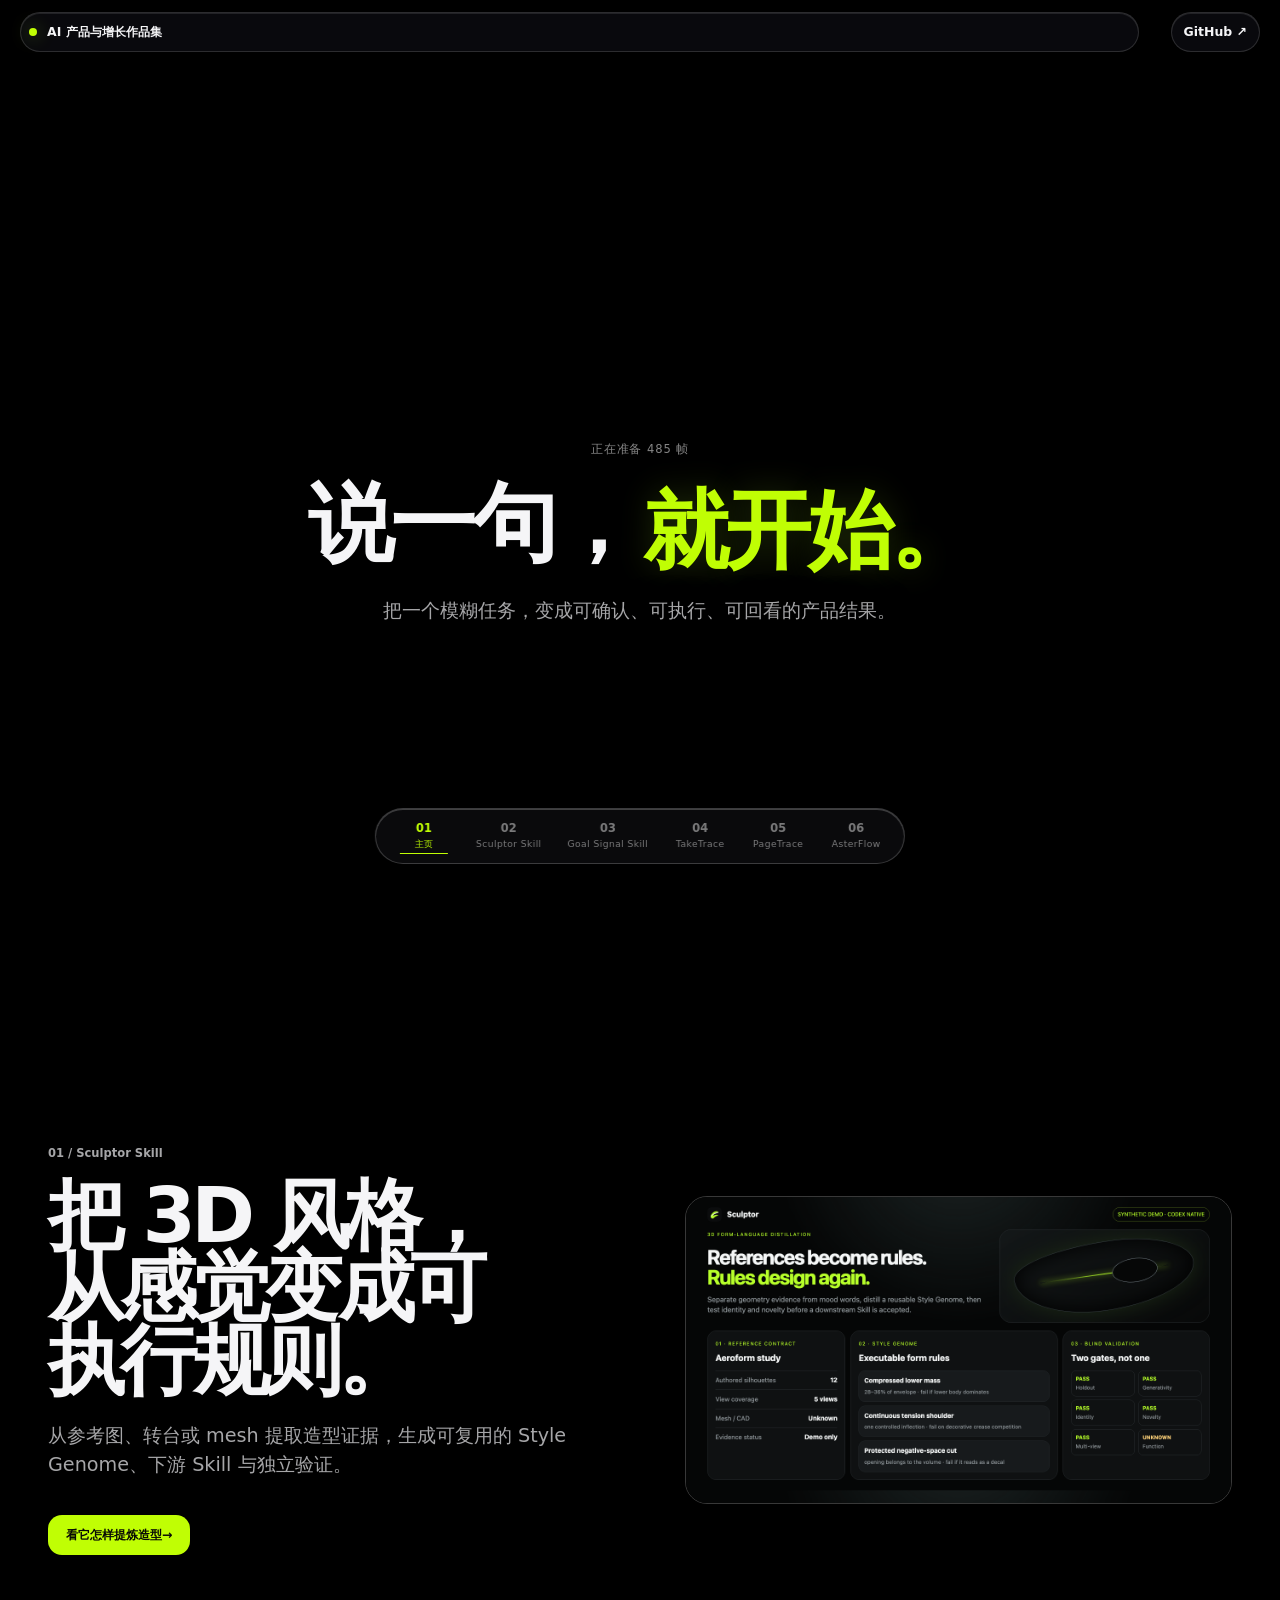
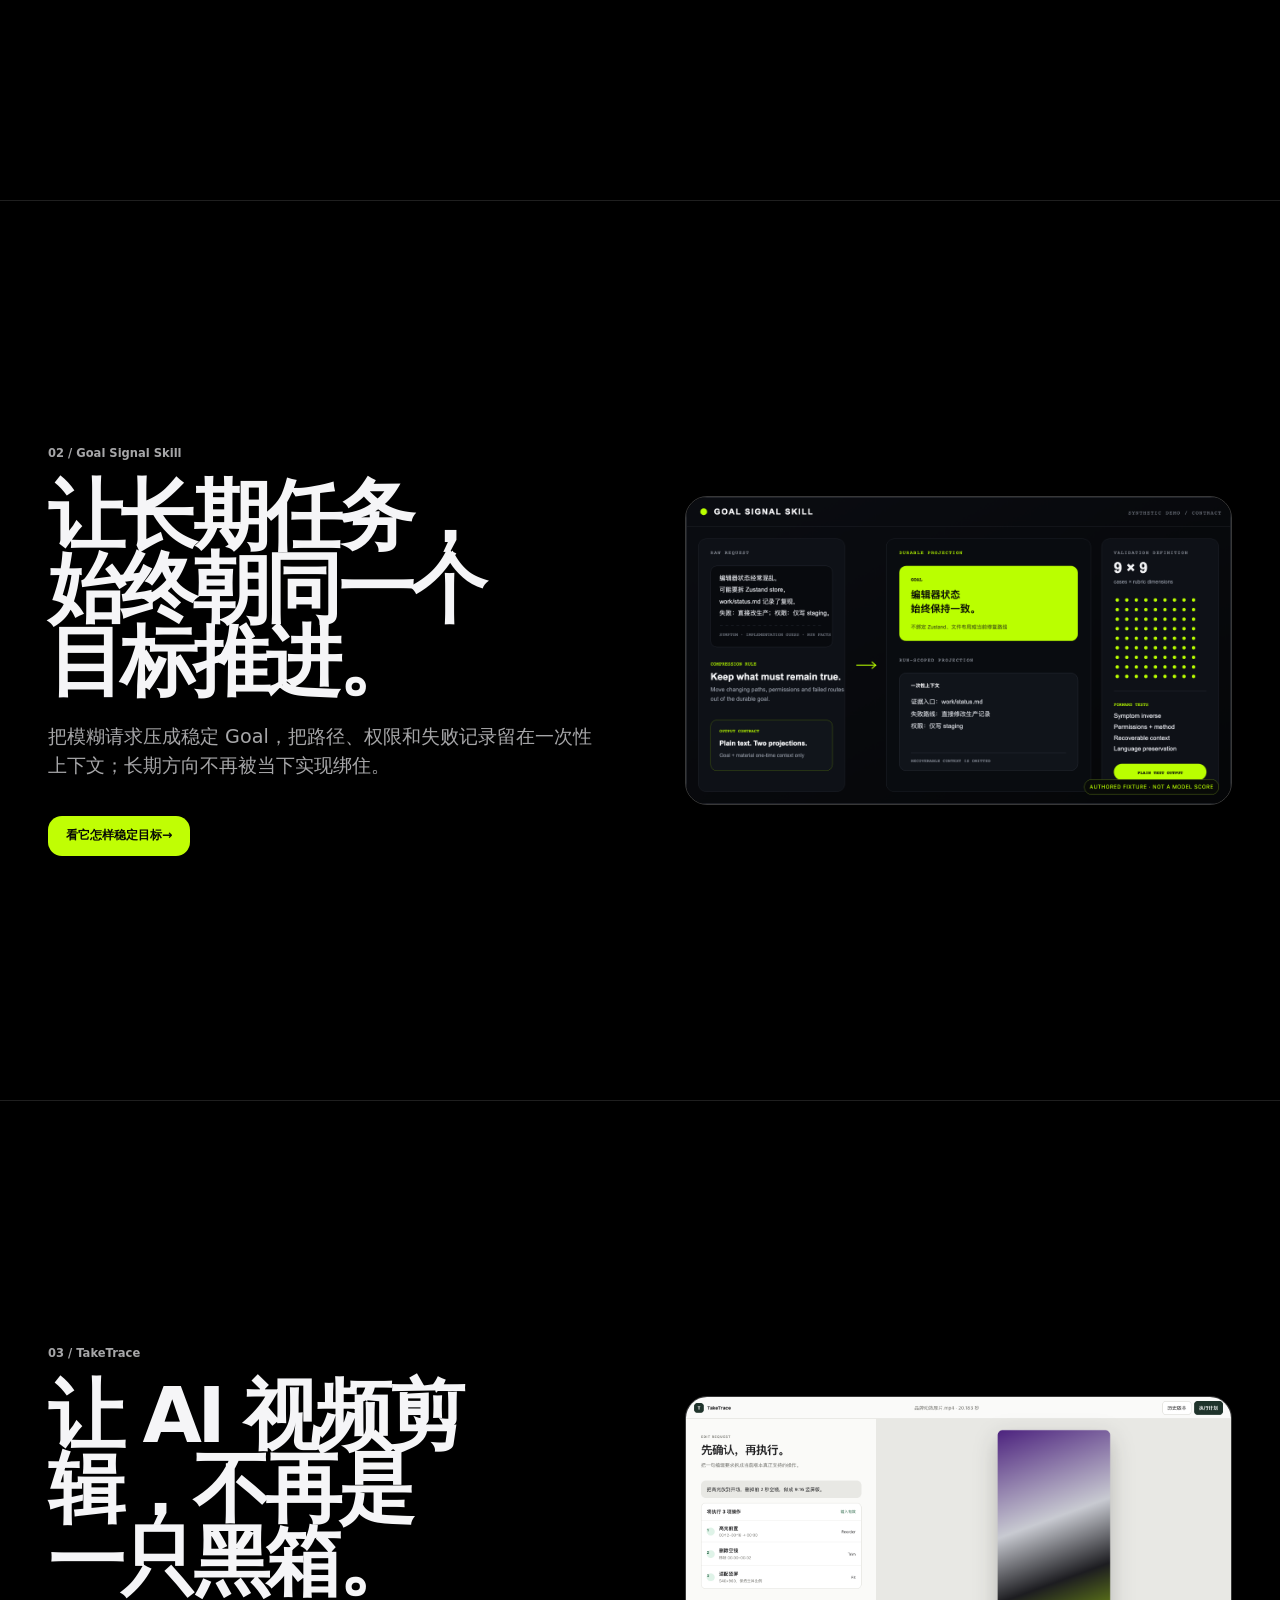
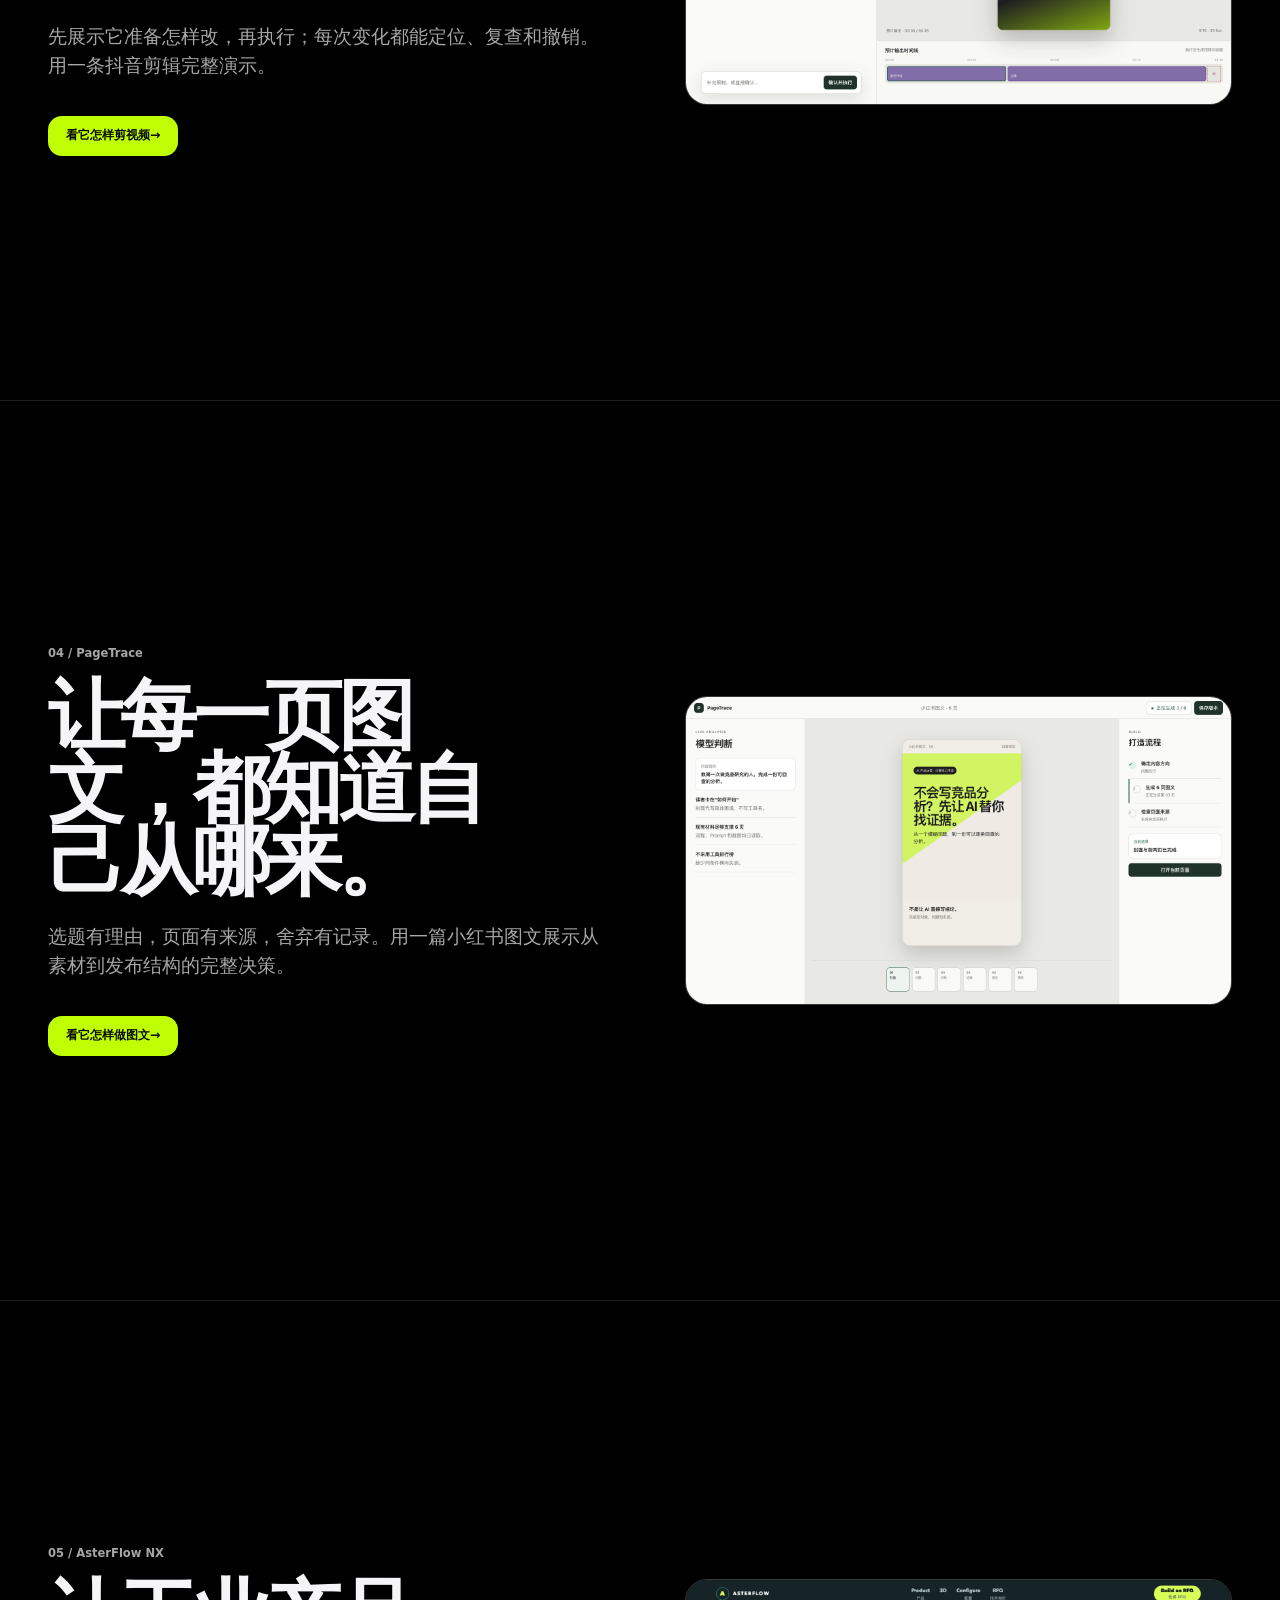
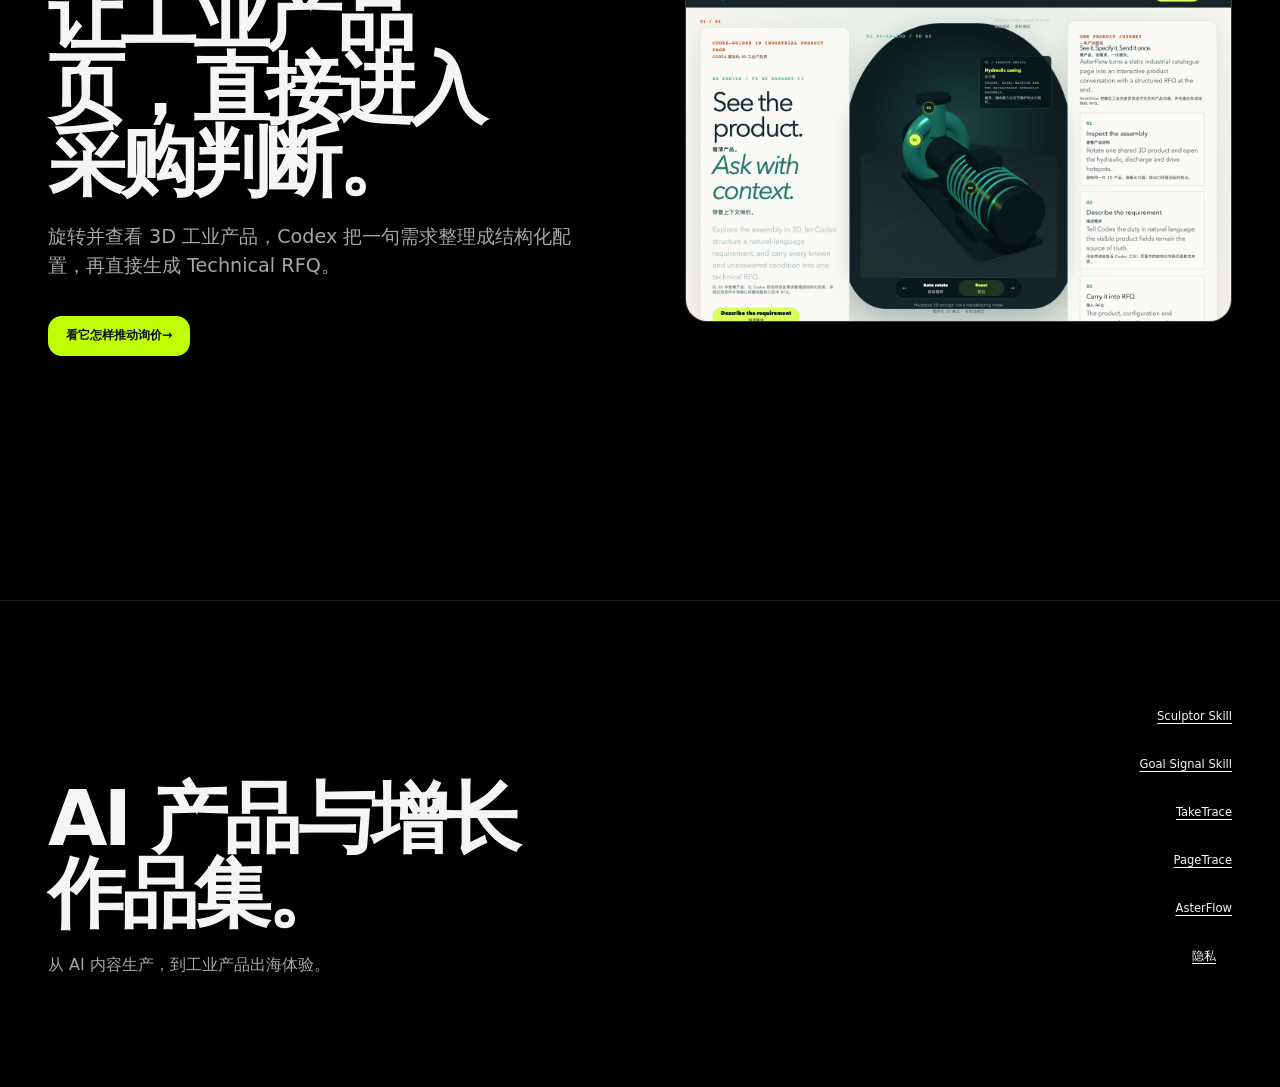
==== index.html @ a319b9e9 "Give every background state a full viewport" ====
<!doctype html>
<html lang="zh-CN">
<head>
  <meta charset="utf-8">
  <meta name="viewport" content="width=device-width, initial-scale=1">
  <meta name="description" content="Sculptor Skill、Goal Signal Skill、TakeTrace、PageTrace 与 AsterFlow NX：Codex Native AI 产品作品集。">
  <meta name="theme-color" content="#000000">
  <title>AI 产品与增长作品集</title>
  <link rel="icon" href="assets/favicon.svg" type="image/svg+xml">
  <link rel="stylesheet" href="assets/portfolio-home.css?v=saint-kai-video-23">
</head>
<body id="top">
  <a class="skip-link" href="#main-content">跳到主要内容</a>

  <header class="site-header" aria-label="主导航">
    <a class="brand dotted-frame" href="#top" aria-label="AI 产品与增长作品集首页">
      <span class="brand-signal" aria-hidden="true"></span>
      <span>AI 产品与增长作品集</span>
    </a>
    <nav class="site-nav github-nav" aria-label="外部链接">
      <a href="https://github.com/realgaoshengkai-coder" target="_blank" rel="noreferrer" aria-label="GitHub 主页">GitHub ↗</a>
    </nav>
  </header>

  <main id="main-content" tabindex="-1">
    <section class="hero reveal-block" id="home" data-identity-panel="0" aria-labelledby="hero-title">
      <div class="sound-stage" aria-hidden="true">
        <div class="sound-object">
          <span class="sound-disc"></span>
          <span class="sound-core"></span>
        </div>
        <span class="sound-beam"></span>
        <span class="sound-echo sound-echo-one"></span>
        <span class="sound-echo sound-echo-two"></span>
      </div>

      <div class="hero-manifesto">
        <h1 id="hero-title"><span>说一句，</span><em>就开始。</em></h1>
        <p class="hero-deck">把一个模糊任务，变成可确认、可执行、可回看的产品结果。</p>
      </div>
    </section>

    <section class="identity-sequence" aria-label="贯穿主页与五个产品的 Saint Kai 动态背景">
      <div class="identity-stage">
          <video id="saint-kai-video" muted playsinline preload="metadata"
            poster="assets/saint-kai/saint-kai-scroll-poster.jpg" aria-hidden="true">
            <source src="assets/saint-kai/saint-kai-scroll-hq.mp4?v=hq-1" type="video/mp4" media="(min-width: 621px)">
            <source src="assets/saint-kai/saint-kai-scroll.mp4?v=mobile-1" type="video/mp4">
          </video>
          <div class="identity-stage-meta" aria-hidden="true">
            <span data-identity-state>主页</span>
            <span data-identity-progress>001 / 485</span>
          </div>
          <p class="identity-video-status" data-video-status>正在准备 485 帧</p>
      </div>
      <nav class="identity-state-nav" aria-label="主页与五个产品">
        <a href="#home" data-identity-page="0" aria-current="true"><span>01</span><small>主页</small></a>
        <a href="#sculptor" data-identity-page="1"><span>02</span><small>Sculptor Skill</small></a>
        <a href="#goal-signal" data-identity-page="2"><span>03</span><small>Goal Signal Skill</small></a>
        <a href="#taketrace" data-identity-page="3"><span>04</span><small>TakeTrace</small></a>
        <a href="#pagetrace" data-identity-page="4"><span>05</span><small>PageTrace</small></a>
        <a href="#asterflow" data-identity-page="5"><span>06</span><small>AsterFlow</small></a>
      </nav>
    </section>

    <section class="home-products" id="products" aria-label="五个产品">
      <article class="home-product" id="sculptor" data-identity-panel="1" data-visual-product="sculptor">
        <div class="home-product-copy">
          <p class="section-index">01 / Sculptor Skill</p>
          <h2>把 3D 风格，从感觉变成可执行规则。</h2>
          <p>从参考图、转台或 mesh 提取造型证据，生成可复用的 Style Genome、下游 Skill 与独立验证。</p>
          <a class="primary-action" href="sculptor-skill.html" data-product="sculptor">看它怎样提炼造型 <span aria-hidden="true">→</span></a>
        </div>
        <img class="home-product-visual" src="assets/products/sculptor-product.png" width="1280" height="720" loading="lazy" decoding="async" alt="Sculptor 从 synthetic 参考集提炼可执行 Style Genome 并完成双门验证的产品结果">
      </article>

      <article class="home-product" id="goal-signal" data-identity-panel="2" data-visual-product="goal-signal">
        <div class="home-product-copy">
          <p class="section-index">02 / Goal Signal Skill</p>
          <h2>让长期任务，始终朝同一个目标推进。</h2>
          <p>把模糊请求压成稳定 Goal，把路径、权限和失败记录留在一次性上下文；长期方向不再被当下实现绑住。</p>
          <a class="primary-action" href="goal-signal.html" data-product="goal-signal">看它怎样稳定目标 <span aria-hidden="true">→</span></a>
        </div>
        <img class="home-product-visual" src="assets/products/goal-signal-product.png" width="1280" height="720" loading="lazy" decoding="async" alt="Goal Signal 将 synthetic 模糊请求拆分为持久 Goal 与一次性上下文的产品契约">
      </article>

      <article class="home-product" id="taketrace" data-identity-panel="3" data-visual-product="taketrace">
        <div class="home-product-copy">
          <p class="section-index">03 / TakeTrace</p>
          <h2>让 AI 视频剪辑，不再是一只黑箱。</h2>
          <p>先展示它准备怎样改，再执行；每次变化都能定位、复查和撤销。用一条抖音剪辑完整演示。</p>
          <a class="primary-action" href="taketrace.html" data-product="taketrace">看它怎样剪视频 <span aria-hidden="true">→</span></a>
        </div>
        <img class="home-product-visual" src="assets/products/taketrace-final-minimal.png" width="1600" height="900" loading="lazy" decoding="async" alt="TakeTrace 可追溯视频剪辑产品界面">
      </article>

      <article class="home-product" id="pagetrace" data-identity-panel="4" data-visual-product="pagetrace">
        <div class="home-product-copy">
          <p class="section-index">04 / PageTrace</p>
          <h2>让每一页图文，都知道自己从哪来。</h2>
          <p>选题有理由，页面有来源，舍弃有记录。用一篇小红书图文展示从素材到发布结构的完整决策。</p>
          <a class="primary-action" href="pagetrace.html" data-product="pagetrace">看它怎样做图文 <span aria-hidden="true">→</span></a>
        </div>
        <img class="home-product-visual" src="assets/products/pagetrace-final-minimal.png" width="1600" height="900" loading="lazy" decoding="async" alt="PageTrace 小红书图文决策产品界面">
      </article>

      <article class="home-product" id="asterflow" data-identity-panel="5" data-visual-product="asterflow">
        <div class="home-product-copy">
          <p class="section-index">05 / AsterFlow NX</p>
          <h2>让工业产品页，直接进入采购判断。</h2>
          <p>旋转并查看 3D 工业产品，Codex 把一句需求整理成结构化配置，再直接生成 Technical RFQ。</p>
          <a class="primary-action" href="asterflow.html" data-product="asterflow">看它怎样推动询价 <span aria-hidden="true">→</span></a>
        </div>
        <img class="home-product-visual" src="assets/asterflow/screenshots/01-product-overview.png" width="1440" height="900" loading="lazy" decoding="async" alt="AsterFlow NX 三维产品、部件热点与 Technical RFQ 入口">
      </article>
    </section>

  </main>

  <footer class="site-footer">
    <div>
      <p class="footer-title">AI 产品与增长作品集。</p>
      <p>从 AI 内容生产，到工业产品出海体验。</p>
    </div>
    <nav class="footer-links" aria-label="页脚">
      <a href="#sculptor">Sculptor Skill</a>
      <a href="#goal-signal">Goal Signal Skill</a>
      <a href="#taketrace">TakeTrace</a>
      <a href="#pagetrace">PageTrace</a>
      <a href="#asterflow">AsterFlow</a>
      <a href="privacy.html">隐私</a>
    </nav>
  </footer>

  <script src="assets/saint-kai-identity.js?v=video-11" defer></script>
</body>
</html>
---- assets/portfolio-home.css ----
:root {
  color-scheme: light;
  --bg: #d8e9f5;
  --bg-soft: #c7dce9;
  --surface: rgba(239, 247, 251, 0.82);
  --surface-solid: #f5fafc;
  --fg: #161813;
  --muted: #4e5a60;
  --line: rgba(22, 24, 19, 0.18);
  --line-strong: rgba(22, 24, 19, 0.46);
  --acid: #c9f43a;
  --cobalt: #5367f2;
  --coral: #ef6b55;
  --amber: #f1bd43;
  --danger: #b34232;
  --shadow: 0 24px 70px rgba(27, 29, 23, 0.13);
  --grid-max: 1480px;
  --gutter: clamp(16px, 2.2vw, 34px);
  --header-height: 72px;
  --font-display: "PingFang SC", "Microsoft YaHei", "Arial Narrow", "Avenir Next Condensed", "Helvetica Neue", Arial, sans-serif;
  --font-body: "PingFang SC", "Microsoft YaHei", "Avenir Next", "Helvetica Neue", Arial, sans-serif;
  --font-mono: "SFMono-Regular", "PingFang SC", Consolas, "Liberation Mono", monospace;
  --ease-out: cubic-bezier(0.22, 1, 0.36, 1);
}

html[data-theme="dark"] {
  color-scheme: dark;
  --bg: #11140f;
  --bg-soft: #1a1e17;
  --surface: rgba(24, 29, 22, 0.82);
  --surface-solid: #191d16;
  --fg: #f1f0e9;
  --muted: #b1b6aa;
  --line: rgba(241, 240, 233, 0.17);
  --line-strong: rgba(241, 240, 233, 0.48);
  --acid: #c0fe04;
  --cobalt: #7e8dff;
  --coral: #ff8068;
  --amber: #ffd26a;
  --danger: #ff9b87;
  --shadow: 0 24px 80px rgba(0, 0, 0, 0.38);
}

*,
*::before,
*::after {
  box-sizing: border-box;
}

html {
  min-width: 320px;
  scroll-behavior: smooth;
  scroll-padding-top: calc(var(--header-height) + 24px);
}

body {
  min-width: 320px;
  min-height: 100vh;
  margin: 0;
  overflow-x: clip;
  background: var(--bg);
  color: var(--fg);
  font-family: var(--font-body);
  font-size: 16px;
  line-height: 1.6;
  -webkit-font-smoothing: antialiased;
  text-rendering: optimizeLegibility;
}

body::before {
  position: fixed;
  z-index: -1;
  inset: 0;
  background-image:
    linear-gradient(var(--line) 1px, transparent 1px),
    linear-gradient(90deg, var(--line) 1px, transparent 1px);
  background-size: 8.333vw 8.333vw;
  content: "";
  opacity: 0.34;
  pointer-events: none;
}

a {
  color: inherit;
  text-decoration-thickness: 1px;
  text-underline-offset: 0.24em;
}

button {
  border: 0;
  background: transparent;
  color: inherit;
  font: inherit;
}

button,
a {
  touch-action: manipulation;
}

a:focus-visible,
button:focus-visible {
  outline: 3px solid var(--cobalt);
  outline-offset: 3px;
}

img {
  display: block;
  max-width: 100%;
}

h1,
h2,
h3,
p {
  margin-top: 0;
}

h1,
h2,
h3 {
  text-wrap: balance;
}

p,
li {
  text-wrap: pretty;
}

.skip-link {
  position: fixed;
  z-index: 100;
  top: 10px;
  left: 10px;
  min-height: 44px;
  padding: 10px 14px;
  background: var(--fg);
  color: var(--bg);
  font-family: var(--font-mono);
  transform: translateY(-140%);
  transition: transform 160ms var(--ease-out);
}

.skip-link:focus {
  transform: translateY(0);
}

.effect-layer {
  position: fixed;
  z-index: 0;
  inset: 0;
  overflow: hidden;
  pointer-events: none;
}

#evidence-canvas {
  display: block;
  width: 100%;
  height: 100%;
  opacity: 0.58;
  transition: opacity 400ms ease;
}

.loading-overlay {
  position: fixed;
  z-index: 90;
  inset: 0;
  display: grid;
  place-content: center;
  gap: 12px;
  background: var(--bg);
  color: var(--fg);
  transition: opacity 360ms var(--ease-out), visibility 360ms ease;
}

.loading-overlay.is-hidden {
  visibility: hidden;
  opacity: 0;
}

.loading-label {
  font-family: var(--font-mono);
  font-size: 0.7rem;
  letter-spacing: 0.12em;
  text-transform: uppercase;
}

.loading-track {
  display: block;
  width: min(190px, 52vw);
  height: 7px;
  overflow: hidden;
  background: var(--line);
}

.loading-track > span {
  display: block;
  width: 0;
  height: 100%;
  background: var(--fg);
  transition: width 480ms var(--ease-out);
}

.site-header,
main,
.site-footer {
  position: relative;
  z-index: 2;
}

.site-header {
  position: fixed;
  z-index: 50;
  top: 0;
  left: 50%;
  display: grid;
  width: min(100%, var(--grid-max));
  min-height: var(--header-height);
  grid-template-columns: auto minmax(0, 1fr) auto;
  gap: 18px;
  align-items: start;
  padding: 12px var(--gutter);
  background: linear-gradient(180deg, color-mix(in srgb, var(--bg) 82%, transparent), transparent);
  transform: translateX(-50%);
  pointer-events: none;
}

.brand,
.site-nav,
.hud {
  pointer-events: auto;
}

.brand,
.site-nav a,
.hud-button,
.hud-readout,
.primary-action,
.secondary-action {
  min-height: 44px;
  font-family: var(--font-mono);
  font-size: 0.73rem;
  font-weight: 700;
  letter-spacing: 0.08em;
  line-height: 1.2;
  text-transform: uppercase;
}

.brand {
  display: inline-flex;
  gap: 9px;
  align-items: center;
  padding: 12px 10px;
  text-decoration: none;
}

.brand-signal {
  width: 9px;
  height: 9px;
  background: var(--acid);
  border: 1px solid var(--fg);
  border-radius: 50%;
  box-shadow: 0 0 0 5px color-mix(in srgb, var(--acid) 22%, transparent);
}

.site-nav,
.hud {
  display: flex;
  flex-wrap: wrap;
  gap: 4px;
}

.site-nav {
  justify-content: center;
}

.site-nav a,
.hud-button,
.hud-readout {
  display: inline-flex;
  align-items: center;
  justify-content: center;
  padding: 11px 10px;
  text-decoration: none;
}

.hud {
  justify-content: flex-end;
}

.hud-readout {
  color: var(--muted);
  white-space: nowrap;
}

.dotted-frame {
  position: relative;
}

.dotted-frame::before {
  position: absolute;
  inset: 0;
  border: 1px dashed transparent;
  content: "";
  pointer-events: none;
  transition: border-color 180ms ease, background-color 180ms ease;
}

.dotted-frame:focus-visible::before {
  border-color: var(--line-strong);
}

main {
  width: min(100%, var(--grid-max));
  margin-inline: auto;
  padding-inline: var(--gutter);
}

.hero,
.truth-section,
.projects-section,
.capability-section,
.method-section,
.boundary-section {
  content-visibility: auto;
  contain-intrinsic-size: auto 980px;
}

.hero {
  position: relative;
  display: grid;
  min-height: 100svh;
  grid-template-columns: repeat(12, minmax(0, 1fr));
  height: 100svh;
  min-height: 780px;
  grid-template-rows: minmax(200px, 24vh) minmax(300px, 34vh) minmax(210px, 1fr) 28px;
  gap: 0 16px;
  padding-top: calc(var(--header-height) + 14px);
  padding-bottom: 12px;
  border-bottom: 1px solid var(--line-strong);
}

.hero-top-grid {
  display: grid;
  grid-column: 1 / -1;
  grid-row: 1;
  grid-template-columns: repeat(12, minmax(0, 1fr));
  gap: 16px;
  padding-top: 12px;
  border-bottom: 1px solid var(--line);
}

.hero-role {
  grid-column: 1 / span 4;
}

.hero-principle {
  grid-column: 5 / span 4;
}

.hero-intro {
  grid-column: 9 / -1;
}

.hero-role-title {
  margin: 0;
  font-size: clamp(1.25rem, 2vw, 2rem);
  font-weight: 700;
  letter-spacing: -0.04em;
  line-height: 1.08;
}

.hero-principle p,
.hero-intro > p {
  max-width: 34ch;
  margin: 0;
  font-family: var(--font-mono);
  font-size: clamp(0.76rem, 1.15vw, 1rem);
  line-height: 1.48;
}

.hero-facts {
  display: flex;
  flex-wrap: wrap;
  gap: 6px 12px;
  margin-top: 18px;
  font-family: var(--font-mono);
  font-size: 0.62rem;
  font-weight: 800;
  letter-spacing: 0.06em;
  text-transform: uppercase;
}

.hero-object-label {
  display: flex;
  grid-column: 5 / span 4;
  grid-row: 2;
  align-self: start;
  justify-content: space-between;
  padding-top: 10px;
  color: var(--muted);
  font-family: var(--font-mono);
  font-size: 0.58rem;
  letter-spacing: 0.07em;
  text-transform: uppercase;
}

.hero-manifesto {
  grid-column: 1 / span 7;
  grid-row: 3;
  align-self: start;
  padding-top: 0;
}

.hero-manifesto h1 {
  max-width: none;
  margin-top: 12px;
  font-size: clamp(4.8rem, 7.1vw, 7.3rem);
  line-height: 0.76;
}

.hero-manifesto h1 em {
  color: var(--acid);
  font-style: normal;
}

.hero-action-row {
  position: absolute;
  right: 0;
  bottom: 42px;
  display: block;
  margin: 0;
}

.hero-action-row > p {
  display: none;
}

.hero-action-row .hero-actions {
  margin: 0;
}

.hero-foot {
  display: flex;
  grid-column: 1 / -1;
  grid-row: 4;
  justify-content: space-between;
  align-items: end;
  padding-top: 6px;
  color: var(--muted);
  font-family: var(--font-mono);
  font-size: 0.58rem;
  letter-spacing: 0.08em;
  text-transform: uppercase;
}

.eyebrow,
.section-index,
.evidence-id,
.project-topline,
.capability-card > span,
.method-list > li > span,
.truth-label {
  font-family: var(--font-mono);
  text-transform: uppercase;
}

.eyebrow,
.section-index {
  margin-bottom: 18px;
  color: var(--muted);
  font-size: 0.72rem;
  font-weight: 700;
  letter-spacing: 0.1em;
  line-height: 1.45;
}

.evidence-line {
  display: flex;
  flex-wrap: wrap;
  gap: 7px;
  align-items: center;
}

.truth-label,
.evidence-id {
  display: inline-flex;
  min-height: 30px;
  align-items: center;
  padding: 6px 9px;
  border: 1px solid var(--line);
  font-size: 0.62rem;
  font-weight: 800;
  letter-spacing: 0.08em;
  line-height: 1.2;
}

.truth-label[data-kind="verified"] {
  background: var(--acid);
  border-color: var(--fg);
  color: #161813;
}

.truth-label[data-kind="synthetic"] {
  background: var(--cobalt);
  border-color: var(--cobalt);
  color: white;
}

.truth-label[data-kind="limitation"] {
  background: color-mix(in srgb, var(--coral) 18%, var(--surface-solid));
  border-color: var(--coral);
  color: var(--fg);
}

.evidence-id {
  color: var(--muted);
}

h1,
h2,
.footer-title {
  margin-bottom: 0;
  font-family: var(--font-display);
  font-weight: 900;
  letter-spacing: -0.065em;
  line-height: 0.86;
  text-transform: uppercase;
}

h1 {
  max-width: 14ch;
  font-size: clamp(4.2rem, 8.7vw, 9.5rem);
}

h2 {
  max-width: 12ch;
  font-size: clamp(3rem, 7.2vw, 7.4rem);
}

h3 {
  margin-bottom: 0;
  font-family: var(--font-display);
  font-size: clamp(1.55rem, 2.5vw, 2.4rem);
  letter-spacing: -0.04em;
  line-height: 0.98;
  text-transform: uppercase;
}

.hero-actions,
.boundary-links {
  display: flex;
  flex-wrap: wrap;
  gap: 10px;
  margin-top: 26px;
}

.primary-action,
.secondary-action {
  display: inline-flex;
  align-items: center;
  padding: 12px 15px;
  text-decoration: none;
}

.primary-action {
  background: var(--fg);
  color: var(--bg);
}

.secondary-action {
  background: var(--acid);
  border: 1px solid var(--fg);
  color: #161813;
  backdrop-filter: blur(12px);
}

.truth-section,
.projects-section,
.capability-section,
.method-section,
.boundary-section {
  display: grid;
  grid-template-columns: repeat(12, minmax(0, 1fr));
  gap: 16px;
  padding-block: clamp(90px, 13vw, 190px);
  border-bottom: 1px solid var(--line-strong);
}

.section-heading {
  grid-column: 1 / span 6;
}

.section-heading > p:last-child {
  max-width: 60ch;
  margin: 26px 0 0;
  color: var(--muted);
  font-size: 1.05rem;
}

.truth-grid {
  display: grid;
  grid-column: 7 / -1;
  grid-template-columns: repeat(3, minmax(0, 1fr));
  gap: 10px;
}

.truth-card {
  min-height: 260px;
  padding: 16px;
  background: var(--surface);
  border-top: 1px solid var(--line-strong);
  backdrop-filter: blur(14px);
}

.truth-card h3 {
  margin-top: 38px;
  font-size: 1.35rem;
}

.truth-card p {
  margin: 14px 0 0;
  color: var(--muted);
  font-size: 0.9rem;
}

.project-heading {
  grid-column: 1 / span 7;
}

.project-grid {
  display: grid;
  grid-column: 1 / -1;
  grid-template-columns: repeat(12, minmax(0, 1fr));
  gap: clamp(18px, 3.2vw, 44px) 16px;
  margin-top: 46px;
}

.project-card {
  --tilt-x: 0deg;
  --tilt-y: 0deg;
  --lift: 0px;
  grid-column: span 6;
  overflow: hidden;
  background: color-mix(in srgb, var(--surface-solid) 88%, transparent);
  border-top: 1px solid var(--line-strong);
  box-shadow: var(--shadow);
  transform: perspective(1100px) rotateX(var(--tilt-x)) rotateY(var(--tilt-y)) translateY(var(--lift));
  transform-style: preserve-3d;
  transition: transform 240ms var(--ease-out), border-color 180ms ease;
  backdrop-filter: blur(16px);
}

.project-card:nth-child(2),
.project-card:nth-child(4) {
  margin-top: 0;
}

.project-card[data-group="0"] { --project-color: var(--acid); }
.project-card[data-group="1"] { --project-color: var(--cobalt); }
.project-card[data-group="2"] { --project-color: var(--coral); }
.project-card[data-group="3"] { --project-color: var(--amber); }

.project-image-link {
  display: block;
  overflow: hidden;
  aspect-ratio: 16 / 10;
  background: var(--bg-soft);
}

.project-image-link img {
  width: 100%;
  height: 100%;
  object-fit: cover;
  transition: transform 520ms var(--ease-out), filter 300ms ease;
}

.project-body {
  position: relative;
  padding: clamp(18px, 2.8vw, 36px);
  border-top: 7px solid var(--project-color);
}

.project-topline {
  display: flex;
  justify-content: space-between;
  gap: 12px;
  margin-bottom: 24px;
  color: var(--muted);
  font-size: 0.68rem;
  font-weight: 800;
  letter-spacing: 0.07em;
}

.project-node {
  color: var(--fg);
  white-space: nowrap;
}

.project-repo {
  margin: 0 0 8px;
  color: var(--muted);
  font-family: var(--font-mono);
  font-size: 0.66rem;
  letter-spacing: 0.04em;
}

.project-question {
  max-width: 56ch;
  margin: 20px 0 16px;
  font-size: 1.08rem;
  font-weight: 700;
  line-height: 1.45;
}

.project-body > p:not(.project-question) {
  max-width: 62ch;
  margin: 18px 0 0;
  color: var(--muted);
}

.project-proof {
  margin: 24px 0 0;
  border-top: 1px solid var(--line);
}

.project-proof > div {
  display: grid;
  grid-template-columns: 108px minmax(0, 1fr);
  gap: 14px;
  padding-block: 13px;
  border-bottom: 1px solid var(--line);
}

.project-proof dt {
  font-family: var(--font-mono);
  font-size: 0.65rem;
  font-weight: 800;
  letter-spacing: 0.08em;
  text-transform: uppercase;
}

.project-proof dd {
  margin: 0;
  color: var(--muted);
  font-size: 0.88rem;
  line-height: 1.48;
}

.project-proof > div:first-child dd {
  color: var(--fg);
  font-weight: 700;
}

.project-body .project-boundary {
  margin-top: 18px;
  padding: 4px 0 4px 12px;
  background: transparent;
  border-left: 2px solid var(--line-strong);
  color: var(--muted);
  font-size: 0.8rem;
  line-height: 1.45;
}

.project-boundary strong {
  color: var(--fg);
  font-family: var(--font-mono);
  font-size: 0.68rem;
  letter-spacing: 0.07em;
  text-transform: uppercase;
}

.project-link,
.text-link {
  display: inline-flex;
  min-height: 44px;
  align-items: center;
  gap: 10px;
  margin-top: 22px;
  font-family: var(--font-mono);
  font-size: 0.74rem;
  font-weight: 800;
  letter-spacing: 0.06em;
  text-transform: uppercase;
}

.capability-grid {
  display: grid;
  grid-column: 7 / -1;
  grid-template-columns: repeat(2, minmax(0, 1fr));
  gap: 1px;
  background: var(--line-strong);
  border: 1px solid var(--line-strong);
}

.capability-card {
  display: flex;
  min-height: 360px;
  flex-direction: column;
  padding: 20px;
  background: var(--surface-solid);
}

.capability-card > span {
  color: var(--muted);
  font-size: 0.66rem;
  font-weight: 800;
  letter-spacing: 0.1em;
}

.capability-card h3 {
  margin-top: 38px;
  font-size: 1.55rem;
}

.capability-card .decision-signal {
  margin: 14px 0 0;
  color: var(--muted);
}

.proof-links {
  display: flex;
  flex-wrap: wrap;
  gap: 8px 14px;
  margin-top: 22px;
}

.proof-links a {
  display: inline-flex;
  min-height: 40px;
  align-items: center;
  font-family: var(--font-mono);
  font-size: 0.68rem;
  font-weight: 800;
  letter-spacing: 0.06em;
  text-transform: uppercase;
}

.capability-card .proof-boundary {
  margin: auto 0 0;
  padding-top: 20px;
  border-top: 1px solid var(--line);
  color: var(--muted);
  font-size: 0.76rem;
  line-height: 1.45;
}

.proof-boundary strong {
  color: var(--fg);
  font-family: var(--font-mono);
  font-size: 0.66rem;
  letter-spacing: 0.07em;
  text-transform: uppercase;
}

.capability-section > .text-link {
  grid-column: 7 / -1;
  justify-self: start;
}

.method-section .section-heading,
.boundary-section .section-heading {
  position: sticky;
  top: calc(var(--header-height) + 40px);
  align-self: start;
}

.method-list {
  grid-column: 7 / -1;
  margin: 0;
  padding: 0;
  border-top: 1px solid var(--line-strong);
  list-style: none;
}

.method-list li {
  display: grid;
  grid-template-columns: 72px 1fr;
  gap: 16px;
  padding-block: 24px;
  border-bottom: 1px solid var(--line-strong);
}

.method-list > li > span {
  color: var(--muted);
  font-size: 0.72rem;
  letter-spacing: 0.08em;
}

.method-list strong {
  font-size: 1.08rem;
}

.method-list p {
  margin: 6px 0 0;
  color: var(--muted);
}

.boundary-copy {
  grid-column: 7 / -1;
}

.boundary-statement {
  margin-bottom: 24px;
  padding: 22px;
  background: color-mix(in srgb, var(--coral) 18%, var(--surface-solid));
  border-left: 8px solid var(--coral);
  font-size: clamp(1.2rem, 2.4vw, 1.8rem);
  font-weight: 800;
  line-height: 1.25;
}

.boundary-copy > p:not(.boundary-statement) {
  max-width: 68ch;
  color: var(--muted);
}

.site-footer {
  display: grid;
  width: min(100%, var(--grid-max));
  grid-template-columns: minmax(0, 1fr) auto;
  gap: 30px;
  align-items: end;
  margin-inline: auto;
  padding: clamp(80px, 12vw, 170px) var(--gutter) 44px;
}

.footer-title {
  max-width: 9ch;
  font-size: clamp(3.6rem, 8vw, 7.8rem);
}

.site-footer p:not(.footer-title) {
  max-width: 62ch;
  margin: 22px 0 0;
  color: var(--muted);
}

.footer-links {
  display: grid;
  gap: 8px;
  justify-items: end;
  font-family: var(--font-mono);
  font-size: 0.72rem;
  text-transform: uppercase;
}

.footer-links a {
  display: inline-flex;
  min-width: 40px;
  min-height: 40px;
  align-items: center;
}

.reveal-block {
  opacity: 1;
}

.js .reveal-block {
  opacity: 0;
  transform: translateY(34px);
  transition: opacity 760ms var(--ease-out), transform 760ms var(--ease-out);
}

.js .reveal-block.is-visible {
  opacity: 1;
  transform: translateY(0);
}

/* Recruiter-first hero: direct decisions and artifacts lead; motion stays secondary. */
.hero {
  height: 100svh;
  min-height: 820px;
  grid-template-rows: minmax(156px, 19vh) minmax(0, 1fr) 28px;
}

.hero-top-grid {
  grid-row: 1;
}

.hero-object-label {
  grid-column: 8 / -1;
  grid-row: 2;
  align-self: start;
}

.hero-manifesto {
  z-index: 2;
  grid-column: 1 / span 7;
  grid-row: 2;
  align-self: center;
  padding: 28px 0 40px;
}

.hero-manifesto h1 {
  max-width: 8.2ch;
  margin-top: 0;
  font-size: clamp(4.35rem, 6.4vw, 6.7rem);
  line-height: 0.82;
}

.hero-manifesto h1 em {
  white-space: nowrap;
}

@media (min-width: 861px) {
  html[lang="zh-CN"] .hero-manifesto h1 {
    max-width: 7em;
    font-size: clamp(4rem, 5.6vw, 5.8rem);
  }
}

.hero-deck {
  max-width: 54ch;
  margin: 26px 0 0;
  color: var(--muted);
  font-size: clamp(0.96rem, 1.25vw, 1.12rem);
}

.hero-manifesto .hero-actions {
  margin-top: 26px;
}

.hero-case-docket {
  z-index: 3;
  grid-column: 8 / -1;
  grid-row: 2;
  align-self: center;
  overflow: hidden;
  background: var(--surface-solid);
  border: 1px solid var(--line-strong);
  box-shadow: var(--shadow);
}

.hero-docket-head {
  display: flex;
  min-height: 44px;
  justify-content: space-between;
  gap: 14px;
  align-items: center;
  padding: 11px 14px;
  border-bottom: 1px solid var(--line-strong);
  color: var(--muted);
  font-family: var(--font-mono);
  font-size: 0.62rem;
  font-weight: 800;
  letter-spacing: 0.08em;
  text-transform: uppercase;
}

.hero-case-index {
  display: grid;
}

.hero-case-index a {
  display: grid;
  min-height: 92px;
  grid-template-columns: 42px minmax(0, 1fr);
  gap: 14px;
  align-items: center;
  padding: 14px;
  border-bottom: 1px solid var(--line);
  text-decoration: none;
  transition: background-color 180ms ease, color 180ms ease;
}

.hero-case-index a:last-child {
  border-bottom: 0;
}

.hero-case-index .case-number {
  color: var(--muted);
  font-family: var(--font-mono);
  font-size: 0.72rem;
  font-weight: 800;
}

.hero-case-index strong,
.hero-case-index small {
  display: block;
}

.hero-case-index strong {
  font-family: var(--font-display);
  font-size: clamp(1.08rem, 1.5vw, 1.32rem);
  letter-spacing: -0.025em;
  line-height: 1.02;
  text-transform: uppercase;
}

.hero-case-index small {
  margin-top: 7px;
  color: var(--muted);
  font-size: 0.76rem;
  line-height: 1.35;
}

.capability-card {
  min-height: 310px;
}

@media (hover: hover) {
  .dotted-frame:hover::before {
    border-color: var(--line-strong);
  }

  .project-card:hover {
    --lift: -8px;
  }

  .project-card:hover .project-image-link img,
  .project-card:focus-within .project-image-link img {
    transform: scale(1.025);
  }

  .hero-case-index a:hover {
    background: var(--acid);
    color: #161813;
  }

  .hero-case-index a:hover small,
  .hero-case-index a:hover .case-number {
    color: #2d312a;
  }
}

@media (max-width: 1180px) {
  :root {
    --header-height: 126px;
  }

  .site-header {
    grid-template-columns: auto 1fr;
  }

  .site-nav {
    justify-content: flex-end;
  }

  .hud {
    grid-column: 1 / -1;
    justify-content: flex-start;
  }

  .hero-manifesto {
    grid-column: 1 / span 10;
  }

  .truth-grid {
    grid-template-columns: 1fr;
  }

  .truth-card {
    min-height: auto;
  }

  .truth-card h3 {
    margin-top: 24px;
  }
}

@media (max-width: 860px) {
  :root {
    --header-height: 116px;
  }

  .site-header {
    grid-template-columns: 1fr auto;
    gap: 4px 10px;
    padding-block: 12px;
  }

  .site-nav {
    display: flex;
    grid-column: 1 / -1;
    grid-row: 2;
    flex-wrap: nowrap;
    justify-content: flex-start;
    overflow-x: auto;
  }

  .site-nav a:nth-child(n + 3) {
    display: none;
  }

  .hud {
    grid-column: 2;
    grid-row: 1;
    justify-content: flex-end;
  }

  #hud-clock {
    display: none;
  }

  .pointer-readout {
    display: none;
  }

  .hero {
    min-height: 100svh;
    grid-template-rows: minmax(190px, 24vh) minmax(260px, 33vh) 1fr auto;
  }

  .hero-role {
    grid-column: 1 / span 4;
  }

  .hero-principle {
    grid-column: 5 / span 3;
  }

  .hero-intro {
    grid-column: 8 / -1;
  }

  .hero-intro > p {
    display: none;
  }

  .hero-facts {
    margin-top: 0;
  }

  .hero-manifesto {
    grid-column: 1 / -1;
  }

  .hero-manifesto h1 {
    max-width: none;
    font-size: clamp(3.8rem, 10vw, 6.8rem);
  }

  .hero-action-row {
    display: none;
  }

  .section-heading,
  .project-heading,
  .truth-grid,
  .capability-grid,
  .capability-section > .text-link,
  .method-list,
  .boundary-copy {
    grid-column: 1 / -1;
  }

  .section-heading {
    margin-bottom: 38px;
  }

  .truth-grid {
    grid-template-columns: repeat(3, minmax(0, 1fr));
  }

  .project-card {
    grid-column: 1 / -1;
  }

  .project-card:nth-child(2),
  .project-card:nth-child(4) {
    margin-top: 0;
  }

  .method-section .section-heading,
  .boundary-section .section-heading {
    position: static;
  }
}


@media (max-width: 620px) {
  body::before {
    background-size: 25vw 25vw;
  }

  #evidence-canvas {
    opacity: 0.1;
  }

  .brand,
  .site-nav a,
  .hud-button,
  .hud-readout {
    font-size: 0.64rem;
  }

  .hud-readout:first-child {
    display: none;
  }

  .hero {
    grid-template-rows: 190px minmax(300px, 38vh) auto auto;
    padding-top: calc(var(--header-height) + 10px);
  }

  .hero-top-grid {
    display: contents;
  }

  .hero-role {
    grid-column: 1 / -1;
    grid-row: 1;
    padding-top: 4px;
  }

  .hero-role-title,
  .hero-principle {
    display: none;
  }

  .hero-intro {
    grid-column: 1 / -1;
    grid-row: 3;
    align-self: end;
    padding-block: 22px;
    border-top: 1px solid var(--line);
  }

  .hero-intro > p {
    max-width: 34ch;
    font-size: 0.83rem;
  }

  .hero-facts {
    margin-top: 12px;
  }

  .hero-object-label {
    grid-column: 1 / -1;
    grid-row: 2;
  }

  .hero-manifesto {
    grid-column: 1 / -1;
    grid-row: 1;
    align-self: start;
    margin-top: 42px;
  }

  .hero-manifesto .evidence-line {
    display: none;
  }

  .hero-manifesto h1 {
    max-width: none;
    margin-top: 0;
    font-size: clamp(3rem, 13vw, 4.1rem);
    line-height: 0.86;
  }

  .hero-action-row {
    display: none;
  }

  .hero-manifesto .evidence-id {
    display: none;
  }

  h2 {
    font-size: clamp(2.8rem, 14vw, 4.9rem);
  }

  .hero-foot span:nth-child(2) {
    display: none;
  }

  .truth-section,
  .projects-section,
  .capability-section,
  .method-section,
  .boundary-section {
    padding-block: 84px;
  }

  .truth-grid,
  .capability-grid {
    grid-template-columns: 1fr;
  }

  .truth-card,
  .capability-card {
    min-height: auto;
  }

  .capability-card h3 {
    margin-top: 34px;
  }

  .project-body {
    padding: 18px;
  }

  .project-topline {
    align-items: start;
  }

  .project-node {
    display: none;
  }

  .method-list li {
    grid-template-columns: 44px 1fr;
  }

  .site-footer {
    grid-template-columns: 1fr;
  }

  .footer-links {
    justify-items: start;
  }
}

/* Homepage product visuals share one responsive composition. */
.home-product[data-visual-product] {
  grid-template-columns: minmax(0, 560px) minmax(360px, 1fr);
  gap: clamp(36px, 6vw, 96px);
}

.home-product-visual {
  display: block;
  width: 100%;
  height: auto;
  object-fit: contain;
  border: 1px solid var(--line-strong);
  border-radius: 22px;
  box-shadow: 0 28px 80px rgba(0, 0, 0, 0.42);
}

.asterflow-mark {
  display: grid;
  width: 34px;
  height: 34px;
  place-items: center;
  border-radius: 50%;
  background: #73d8c7;
  color: #071b1a;
}

.asterflow-actions {
  display: flex;
  flex-wrap: wrap;
  align-items: center;
  gap: 14px;
}

.asterflow-actions .secondary-action {
  margin-top: 30px;
}

.product-detail-actions {
  display: flex;
  flex-wrap: wrap;
  align-items: center;
  gap: 14px;
}

.product-detail-actions .secondary-action {
  margin-top: 30px;
}

.concept-boundary {
  max-width: 48em;
  margin-top: 24px;
  color: var(--muted);
  font-size: 0.75rem;
}

.asterflow-step {
  display: grid;
  width: 34px;
  height: 34px;
  flex: 0 0 auto;
  place-items: center;
  border: 1px solid rgba(115, 216, 199, 0.48);
  border-radius: 50%;
  color: #73d8c7 !important;
}

.asterflow-delivery {
  display: grid;
  grid-template-columns: minmax(0, 1fr) minmax(280px, 0.72fr);
  gap: clamp(40px, 7vw, 100px);
  padding-block: clamp(76px, 10vw, 128px);
  border-top: 1px solid var(--line);
}

.asterflow-delivery h2 {
  max-width: 12ch;
  margin-top: 16px;
  font-size: clamp(2.8rem, 5.4vw, 5.6rem);
  letter-spacing: -0.06em;
  line-height: 0.96;
}

.delivery-links {
  display: grid;
  align-content: start;
}

.delivery-links a {
  padding: 18px 0;
  border-bottom: 1px solid var(--line);
  color: inherit;
  text-decoration: none;
}

.delivery-links a:hover {
  color: #73d8c7;
}

@media (max-width: 860px) {
  .home-product[data-visual-product],
  .asterflow-delivery {
    grid-template-columns: 1fr;
  }

  .home-product-visual {
    width: min(100%, 720px);
  }
}


/* Product story pages: six visible steps; runnable products live on separate app routes. */
.product-brand {
  display: inline-flex;
  align-items: center;
  gap: 10px;
  color: inherit;
  font-weight: 720;
  text-decoration: none;
}

.product-brand img {
  width: 34px;
  height: 34px;
}

.detail-launch {
  color: var(--acid);
}

.product-detail-hero .primary-action {
  display: inline-flex;
  margin-top: 30px;
  color: #080a05;
  text-decoration: none;
}

.product-shot-sequence {
  padding-block: clamp(76px, 10vw, 128px);
  border-top: 1px solid var(--line);
}

.product-shot-sequence > h2 {
  max-width: 12ch;
  margin: 16px 0 52px;
  font-size: clamp(2.8rem, 5.4vw, 5.6rem);
  letter-spacing: -0.06em;
  line-height: 0.96;
}

.shot-grid {
  display: grid;
  grid-template-columns: repeat(2, minmax(0, 1fr));
  gap: 54px 22px;
}

.shot-card {
  min-width: 0;
}

.shot-card header {
  display: flex;
  align-items: center;
  gap: 14px;
  margin-bottom: 14px;
}

.shot-card header span {
  color: var(--muted);
  font-size: 0.68rem;
}

.shot-card h3 {
  margin: 2px 0 0;
  font-size: 1.05rem;
}

.shot-card img {
  display: block;
  width: 100%;
  aspect-ratio: 16 / 9;
  object-fit: contain;
  border: 1px solid var(--line-strong);
  border-radius: 18px;
  background: #f3f3f0;
}

.story-symbol {
  display: block;
  width: 44px;
  height: 62px;
  flex: 0 0 auto;
  background-repeat: no-repeat;
  background-size: 300% 200%;
}

.story-symbol.symbol-1 { background-position: 0 0; }
.story-symbol.symbol-2 { background-position: 50% 0; }
.story-symbol.symbol-3 { background-position: 100% 0; }
.story-symbol.symbol-4 { background-position: 0 100%; }
.story-symbol.symbol-5 { background-position: 50% 100%; }
.story-symbol.symbol-6 { background-position: 100% 100%; }
.taketrace-detail .story-symbol { background-image: url("products/taketrace-feature-symbols.png"); }
.pagetrace-detail .story-symbol { background-image: url("products/pagetrace-feature-symbols.png"); }

@media (max-width: 720px) {
  .shot-grid {
    grid-template-columns: 1fr;
  }

  .site-nav .detail-launch {
    display: inline-flex;
  }
}

.launch-wash,
.launch-next-panel {
  position: fixed;
  pointer-events: none;
}

.launch-wash {
  z-index: 102;
  display: grid;
  place-items: center;
  align-content: center;
  overflow: hidden;
  background: #c0fe04;
  color: #080a05;
  text-align: center;
  white-space: nowrap;
}

.launch-wash strong,
.launch-wash em {
  display: block;
  font-size: clamp(4rem, 10vw, 9rem);
  font-weight: 720;
  letter-spacing: -0.065em;
  line-height: 0.88;
  animation: launch-copy-in 1100ms linear forwards;
}

.launch-wash em {
  font-style: italic;
}

.launch-next-panel {
  z-index: 101;
  inset: 0;
  width: 100vw;
  height: 100vh;
  border: 0;
  background: #050506;
  transform: translateX(100vw);
  animation: launch-next-in 1000ms linear forwards;
}

body.is-launching {
  overflow: hidden;
}

body.is-launching > main,
body.is-launching > footer {
  animation: launch-current-out 1100ms linear forwards;
}

body.is-launching > .site-header {
  animation: launch-header-out 1100ms linear forwards;
}

@keyframes launch-current-out {
  0%, 50% { transform: translateX(0); }
  50% { animation-timing-function: cubic-bezier(.76, 0, .24, 1); }
  100% { transform: translateX(-100vw); }
}

@keyframes launch-header-out {
  0%, 50% { transform: translateX(-50%); }
  50% { animation-timing-function: cubic-bezier(.76, 0, .24, 1); }
  100% { transform: translateX(calc(-50% - 100vw)); }
}

@keyframes launch-next-in {
  0%, 50% { transform: translateX(100vw); }
  50% { animation-timing-function: cubic-bezier(.76, 0, .24, 1); }
  100% { transform: translateX(0); }
}

@keyframes launch-copy-in {
  0%, 30% { opacity: 0; transform: translateY(12px); }
  38%, 100% { opacity: 1; transform: translateY(0); }
}

@media (prefers-reduced-motion: reduce) {
  .launch-wash,
  .launch-next-panel {
    display: none;
  }
}

/* Product stories: two focused examples instead of a public demo workspace. */
.product-detail-page {
  background: #000;
  color: #f5f5f7;
}

.product-detail-main {
  width: min(100%, 1180px);
  margin-inline: auto;
  padding-inline: var(--gutter);
}

.product-detail-hero {
  min-height: 92svh;
  display: grid;
  align-content: center;
  padding-block: 150px 96px;
}

.product-detail-hero h1 {
  max-width: 11ch;
  margin: 18px 0 30px;
  font-size: clamp(4rem, 6.4vw, 7rem);
  font-weight: 700;
  letter-spacing: -0.07em;
  line-height: 0.9;
}

.product-detail-hero h1 em {
  color: var(--acid);
  font-style: normal;
}

.product-detail-lead {
  max-width: 42em;
  color: var(--muted);
  font-size: clamp(1.05rem, 1.7vw, 1.3rem);
}

.need-line {
  display: grid;
  grid-template-columns: 90px minmax(0, 1fr);
  max-width: 760px;
  gap: 20px;
  margin-top: 44px;
  padding-top: 22px;
  border-top: 1px solid var(--line-strong);
}

.need-line span,
.ui-prompt span,
.ui-receipt span,
.compare-board span {
  color: var(--muted);
  font-size: 0.72rem;
}

.product-flow,
.story-case,
.open-source-note {
  padding-block: clamp(78px, 10vw, 128px);
  border-top: 1px solid var(--line);
}

.product-flow h2,
.story-case h2,
.open-source-note h2 {
  max-width: 13ch;
  margin: 16px 0 24px;
  font-size: clamp(2.8rem, 5.6vw, 5.8rem);
  letter-spacing: -0.06em;
  line-height: 0.96;
}

.product-flow ol {
  display: grid;
  grid-template-columns: repeat(3, minmax(0, 1fr));
  gap: 1px;
  margin: 54px 0 0;
  padding: 0;
  list-style: none;
  background: var(--line);
}

.product-flow li {
  padding: 28px;
  background: #09090b;
}

.product-flow li span {
  display: block;
  margin-bottom: 42px;
  color: var(--acid);
  font-size: 0.72rem;
}

.product-flow li strong {
  font-size: 1.15rem;
}

.product-flow li p,
.story-case header > p:last-child,
.open-source-note > p:last-child {
  max-width: 40em;
  margin: 8px 0 0;
  color: var(--muted);
}

.story-case header {
  max-width: 820px;
}

.product-ui {
  max-width: 980px;
  margin-top: 52px;
  overflow: hidden;
  border: 1px solid var(--line-strong);
  border-radius: 24px;
  background: #0b0b0e;
}

.ui-prompt {
  padding: clamp(24px, 4vw, 42px);
  border-bottom: 1px solid var(--line);
}

.ui-prompt p {
  max-width: 34em;
  margin: 12px 0 0;
  font-size: clamp(1.2rem, 2.2vw, 1.8rem);
  line-height: 1.35;
}

.ui-steps {
  margin: 0;
  padding: 0;
  list-style: none;
}

.ui-steps li {
  display: grid;
  grid-template-columns: 140px minmax(0, 1fr) auto;
  gap: 18px;
  align-items: center;
  padding: 20px clamp(24px, 4vw, 42px);
  border-bottom: 1px solid var(--line);
}

.ui-steps li > span,
.ui-steps small {
  color: var(--muted);
  font-size: 0.76rem;
}

.ui-receipt {
  display: flex;
  justify-content: space-between;
  gap: 20px;
  padding: 20px clamp(24px, 4vw, 42px);
  background: var(--acid);
  color: #080a05;
}

.ui-receipt span {
  color: rgba(8, 10, 5, 0.62);
}

.keyword-board,
.compare-board {
  display: grid;
  gap: 10px;
  padding: clamp(24px, 4vw, 42px);
  border-bottom: 1px solid var(--line);
}

.keyword-board {
  grid-template-columns: repeat(2, minmax(0, 1fr));
}

.keyword-board span {
  padding: 14px 16px;
  border: 1px solid var(--line);
  color: var(--muted);
}

.keyword-board .is-selected {
  border-color: var(--acid);
  background: rgba(192, 254, 4, 0.08);
  color: var(--fg);
}

.compare-board {
  grid-template-columns: repeat(3, minmax(0, 1fr));
}

.compare-board div {
  display: grid;
  gap: 8px;
  padding: 18px;
  background: #111116;
}

.compare-board small {
  color: var(--muted);
}

.open-source-note {
  max-width: 820px;
}

.product-detail-page .compact-footer {
  width: min(100%, 1180px);
  margin-inline: auto;
  padding-inline: var(--gutter);
}

.product-detail-page .compact-footer a {
  color: var(--acid);
}

.screenshot-case header {
  max-width: 700px;
}

.taketrace-detail .product-detail-hero {
  min-height: auto;
  padding-bottom: 64px;
}

.real-product-shot {
  margin: 42px 0 0;
}

.real-product-shot img {
  width: 100%;
  height: auto;
  aspect-ratio: 16 / 9;
  object-fit: contain;
  border: 1px solid var(--line-strong);
  border-radius: 22px;
  background: #f5f5f7;
}

.real-product-shot figcaption {
  margin-top: 14px;
  color: var(--muted);
  font-size: 0.78rem;
}

@media (max-width: 720px) {
  .product-detail-hero {
    min-height: auto;
    padding-block: 132px 82px;
  }

  .product-detail-hero h1 {
    font-size: clamp(3.2rem, 14vw, 5.2rem);
  }

  .product-flow ol,
  .keyword-board,
  .compare-board {
    grid-template-columns: 1fr;
  }

  .ui-steps li {
    grid-template-columns: 1fr;
    gap: 4px;
  }

  .ui-receipt {
    display: grid;
    gap: 6px;
  }

  .real-product-shot img {
    border-radius: 14px;
  }
}

@media (max-width: 860px) {
  html[lang="zh-CN"] .hero-manifesto h1 {
    max-width: none;
  }

  .hero {
    height: auto;
    min-height: 100svh;
    grid-template-rows: auto auto auto auto;
    row-gap: 0;
  }

  .hero-top-grid {
    grid-row: 1;
    min-height: 172px;
  }

  .hero-manifesto {
    grid-column: 1 / -1;
    grid-row: 2;
    align-self: start;
    padding-block: 54px 42px;
  }

  .hero-manifesto h1 {
    max-width: 8.2ch;
    font-size: clamp(4rem, 10.5vw, 6.2rem);
  }

  .hero-case-docket {
    grid-column: 1 / -1;
    grid-row: 3;
    margin-bottom: 34px;
  }

  .hero-object-label {
    display: none;
  }

  .hero-foot {
    grid-row: 4;
  }
}

@media (max-width: 620px) {
  .hero {
    grid-template-rows: auto auto auto auto;
    padding-top: calc(var(--header-height) + 10px);
  }

  .hero-top-grid {
    display: grid;
    min-height: auto;
    grid-template-columns: 1fr;
    padding: 12px 0 24px;
  }

  .hero-role {
    display: block;
    grid-column: 1 / -1;
    grid-row: auto;
    padding: 0;
  }

  .hero-role-title {
    display: block;
    font-size: 1.15rem;
  }

  .hero-principle {
    display: none;
  }

  .hero-intro {
    grid-column: 1 / -1;
    grid-row: auto;
    align-self: auto;
    margin-top: 18px;
    padding: 18px 0 0;
    border-top: 1px solid var(--line);
  }

  .hero-manifesto {
    grid-row: 2;
    margin: 0;
    padding-block: 36px 34px;
  }

  .hero-manifesto h1 {
    max-width: 8.2ch;
    font-size: clamp(2.8rem, 12.4vw, 3.5rem);
    line-height: 0.84;
  }

  .hero-manifesto h1 em {
    white-space: normal;
  }

  .hero-deck {
    margin-top: 22px;
    font-size: 0.92rem;
  }

  .hero-manifesto .hero-actions {
    display: grid;
  }

  .hero-case-docket {
    grid-row: 3;
  }

  .hero-case-index a {
    min-height: 82px;
  }

  .hero-foot {
    grid-row: 4;
  }

  .project-proof > div {
    grid-template-columns: 1fr;
    gap: 5px;
  }
}

@media (prefers-reduced-motion: reduce) {
  html {
    scroll-behavior: auto;
  }

  *,
  *::before,
  *::after {
    scroll-behavior: auto !important;
    animation-duration: 0.01ms !important;
    animation-iteration-count: 1 !important;
    transition-duration: 0.01ms !important;
  }

  .js .reveal-block {
    opacity: 1;
    transform: none;
  }

  .project-card {
    transform: none;
  }
}

@media (forced-colors: active) {
  .truth-label,
  .primary-action,
  .system-readout,
  .project-card {
    border: 1px solid CanvasText;
  }

  .effect-layer {
    display: none;
  }
}

@media print {
  .effect-layer,
  .loading-overlay,
  .site-header,
  .hero-foot {
    display: none !important;
  }

  body {
    background: white;
    color: black;
  }

  main {
    max-width: none;
  }

  .hero {
    min-height: auto;
    padding-top: 40px;
  }

  .project-card,
  .system-readout,
  .truth-card {
    break-inside: avoid;
    box-shadow: none;
  }
}

/* Platform-native visual layer: calm hierarchy, responsive material, direct feedback. */
:root {
  --bg: #f5f5f7;
  --bg-soft: #e8e8ed;
  --surface: rgba(255, 255, 255, 0.72);
  --surface-solid: #ffffff;
  --fg: #1d1d1f;
  --muted: #6e6e73;
  --line: rgba(29, 29, 31, 0.1);
  --line-strong: rgba(29, 29, 31, 0.18);
  --acid: #0071e3;
  --cobalt: #5856d6;
  --coral: #ff6b5f;
  --amber: #f3a51f;
  --danger: #c9342f;
  --shadow: 0 18px 50px rgba(0, 0, 0, 0.08);
  --grid-max: 1280px;
  --header-height: 64px;
  --gutter: clamp(20px, 4vw, 48px);
  --font-display: system-ui, -apple-system, BlinkMacSystemFont, "SF Pro Display", "PingFang SC", sans-serif;
  --font-body: system-ui, -apple-system, BlinkMacSystemFont, "SF Pro Text", "PingFang SC", sans-serif;
  --ease-out: cubic-bezier(0.16, 1, 0.3, 1);
}

html[data-theme="dark"] {
  --bg: #000000;
  --bg-soft: #1c1c1e;
  --surface: rgba(34, 34, 36, 0.72);
  --surface-solid: #1c1c1e;
  --fg: #f5f5f7;
  --muted: #a1a1a6;
  --line: rgba(255, 255, 255, 0.1);
  --line-strong: rgba(255, 255, 255, 0.18);
  --acid: #2997ff;
  --cobalt: #7d7aff;
  --coral: #ff786d;
  --amber: #ffc04a;
  --shadow: 0 22px 70px rgba(0, 0, 0, 0.42);
}

body {
  background:
    radial-gradient(circle at 74% 7%, color-mix(in srgb, var(--acid) 10%, transparent), transparent 31rem),
    var(--bg);
  font-family: var(--font-body);
  line-height: 1.5;
}

body::before { display: none; }

.effect-layer {
  opacity: 0.22;
  filter: blur(10px) saturate(0.72);
  mask-image: linear-gradient(to bottom, black 0, transparent 78%);
}

#evidence-canvas { opacity: 0.45; }

.loading-overlay { background: color-mix(in srgb, var(--bg) 92%, transparent); }
.loading-track { height: 4px; border-radius: 999px; }
.loading-track > span { background: var(--acid); border-radius: inherit; }

.site-header {
  top: 12px;
  width: min(calc(100% - 28px), 1180px);
  min-height: 52px;
  grid-template-columns: auto minmax(0, 1fr) auto;
  gap: 16px;
  align-items: center;
  padding: 6px 8px 6px 14px;
  background: color-mix(in srgb, var(--surface) 92%, transparent);
  border: 1px solid color-mix(in srgb, var(--fg) 10%, transparent);
  border-radius: 20px;
  box-shadow: 0 10px 32px rgba(0, 0, 0, 0.06);
  backdrop-filter: blur(24px) saturate(180%);
}

.brand,
.site-nav a,
.hud-button,
.primary-action,
.secondary-action {
  min-height: 40px;
  border-radius: 14px;
  font-family: var(--font-body);
  font-size: 0.78rem;
  font-weight: 600;
  letter-spacing: 0;
  text-transform: none;
}

.brand { padding: 8px 10px 8px 0; }
.brand-signal { width: 8px; height: 8px; background: var(--acid); border: 0; box-shadow: none; }
.site-nav a, .hud-button { padding: 8px 12px; }
.hud-readout, #scroll-top { display: none; }
.hud-button { background: color-mix(in srgb, var(--fg) 6%, transparent); }

.dotted-frame::before { display: none; }

main { width: min(100%, var(--grid-max)); }

.hero {
  height: auto;
  min-height: 900px;
  grid-template-rows: auto auto;
  align-content: center;
  gap: 0;
  padding-top: 150px;
  padding-bottom: 90px;
  border: 0;
}

.hero-top-grid,
.hero-object-label,
.hero-foot { display: none; }

.hero-manifesto {
  grid-column: 1 / -1;
  grid-row: 1;
  align-self: center;
  padding: 0;
  text-align: center;
}

.hero-manifesto h1,
h1,
h2,
h3,
.footer-title {
  font-family: var(--font-display);
  text-transform: none;
}

.hero-manifesto h1 {
  max-width: 10.5ch;
  margin-inline: auto;
  font-size: clamp(4rem, 7.2vw, 7rem);
  font-weight: 700;
  letter-spacing: -0.058em;
  line-height: 0.94;
}

.hero-manifesto h1 em {
  color: var(--acid);
  white-space: normal;
}

.hero-deck {
  max-width: 52ch;
  margin: 30px auto 0;
  color: var(--muted);
  font-size: clamp(1.05rem, 1.5vw, 1.3rem);
  line-height: 1.48;
}

.hero-actions { justify-content: center; margin-top: 30px; }

.primary-action,
.secondary-action {
  justify-content: center;
  padding: 11px 18px;
  transition: transform 120ms ease-out, background-color 180ms ease-out;
}

.primary-action { background: var(--acid); color: #fff; }
.secondary-action { background: color-mix(in srgb, var(--surface-solid) 78%, transparent); border: 1px solid var(--line); color: var(--fg); backdrop-filter: blur(18px); }
.primary-action:active, .secondary-action:active { transform: scale(0.97); }

.hero-case-docket {
  grid-column: 1 / -1;
  grid-row: 2;
  width: 100%;
  margin-top: 72px;
  background: color-mix(in srgb, var(--surface) 88%, transparent);
  border: 1px solid var(--line);
  border-radius: 28px;
  box-shadow: var(--shadow);
  backdrop-filter: blur(28px) saturate(160%);
}

.hero-docket-head {
  min-height: 48px;
  padding: 12px 18px;
  border-bottom-color: var(--line);
  font-family: var(--font-body);
  font-size: 0.72rem;
  letter-spacing: 0;
  text-transform: none;
}

.hero-case-index { grid-template-columns: repeat(4, minmax(0, 1fr)); padding: 8px; }
.hero-case-index a {
  min-height: 120px;
  grid-template-columns: 28px minmax(0, 1fr);
  padding: 16px;
  border-right: 1px solid var(--line);
  border-bottom: 0;
  border-radius: 20px;
  transition: transform 180ms var(--ease-out), background-color 180ms ease-out;
}
.hero-case-index a:last-child { border-right: 0; }
.hero-case-index strong { font-family: var(--font-display); font-size: 1.05rem; font-weight: 650; line-height: 1.2; text-transform: none; }
.hero-case-index small { font-size: 0.74rem; }

.projects-section,
.method-section {
  display: block;
  padding-block: clamp(100px, 12vw, 160px);
  border: 0;
}

.section-heading { max-width: 760px; }
.section-heading h2 {
  max-width: 12ch;
  font-size: clamp(3rem, 5.6vw, 5.3rem);
  font-weight: 650;
  letter-spacing: -0.05em;
  line-height: 0.98;
}
.section-index, .eyebrow { font-family: var(--font-body); font-weight: 600; letter-spacing: 0; text-transform: none; }
.section-heading > p:last-child { font-size: 1.08rem; line-height: 1.55; }

.project-grid {
  grid-template-columns: repeat(2, minmax(0, 1fr));
  gap: 28px;
  margin-top: 56px;
}

.project-card {
  grid-column: auto;
  background: color-mix(in srgb, var(--surface-solid) 90%, transparent);
  border: 1px solid var(--line);
  border-radius: 30px;
  box-shadow: 0 16px 44px rgba(0, 0, 0, 0.07);
  transform: none;
  transition: transform 280ms var(--ease-out), box-shadow 280ms var(--ease-out);
  backdrop-filter: blur(20px);
}

.project-image-link { margin: 8px; border-radius: 23px; }
.project-image-link img { transition: transform 420ms var(--ease-out); }
.project-body { padding: clamp(22px, 3vw, 36px); border: 0; }
.project-topline { font-family: var(--font-body); letter-spacing: 0; text-transform: none; }
.project-repo { opacity: 0.72; }
.project-body h3 { font-size: clamp(1.8rem, 3vw, 2.7rem); font-weight: 650; letter-spacing: -0.04em; line-height: 1.06; }
.project-question { font-weight: 500; }
.project-proof { border-top-color: var(--line); }
.project-proof > div { border-bottom-color: var(--line); }
.project-proof dt, .project-boundary strong, .project-link { font-family: var(--font-body); letter-spacing: 0; text-transform: none; }
.project-body .project-boundary { padding: 14px 16px; background: color-mix(in srgb, var(--fg) 4%, transparent); border: 0; border-radius: 14px; }
.project-link { color: var(--acid); text-decoration: none; }

.method-section .section-heading { position: static; }
.method-list {
  max-width: 900px;
  margin: 56px auto 0;
  overflow: hidden;
  background: color-mix(in srgb, var(--surface-solid) 88%, transparent);
  border: 1px solid var(--line);
  border-radius: 26px;
  box-shadow: 0 12px 36px rgba(0, 0, 0, 0.05);
  backdrop-filter: blur(18px);
}
.method-list li { padding: 24px 26px; border-bottom-color: var(--line); }
.method-list > li > span { font-family: var(--font-body); letter-spacing: 0; }

.site-footer {
  width: min(100%, var(--grid-max));
  padding-top: 100px;
  border-top: 1px solid var(--line);
}
.footer-title { font-size: clamp(2.8rem, 6vw, 5.6rem); font-weight: 650; letter-spacing: -0.05em; line-height: 0.98; }
.footer-links { font-family: var(--font-body); text-transform: none; }

.js .reveal-block { transform: translateY(18px); transition: opacity 480ms var(--ease-out), transform 480ms var(--ease-out); }

@media (hover: hover) {
  .hero-case-index a:hover { background: color-mix(in srgb, var(--acid) 10%, transparent); color: var(--fg); transform: translateY(-2px); }
  .hero-case-index a:hover small, .hero-case-index a:hover .case-number { color: var(--muted); }
  .project-card:hover { transform: translateY(-5px); box-shadow: 0 24px 64px rgba(0, 0, 0, 0.11); }
}

@media (max-width: 860px) {
  :root { --header-height: 64px; }
  .site-header { grid-template-columns: minmax(0, 1fr) auto; }
  .site-nav { display: none; }
  .hud { grid-column: 2; grid-row: 1; }
  .hero { min-height: auto; grid-template-rows: auto auto; padding-top: 136px; padding-bottom: 72px; }
  .hero-manifesto { grid-column: 1 / -1; grid-row: 1; padding: 0; }
  .hero-manifesto h1 { font-size: clamp(3.5rem, 10vw, 5.6rem); }
  .hero-case-docket { grid-column: 1 / -1; grid-row: 2; margin: 56px 0 0; }
  .hero-case-index { grid-template-columns: repeat(2, minmax(0, 1fr)); }
  .hero-case-index a:nth-child(2) { border-right: 0; }
  .hero-case-index a:nth-child(-n + 2) { border-bottom: 1px solid var(--line); }
  .project-grid { grid-template-columns: 1fr; }
  .project-card { grid-column: auto; }
}

@media (max-width: 620px) {
  .site-header { width: calc(100% - 20px); top: 10px; padding-left: 12px; }
  .brand { overflow: hidden; white-space: nowrap; text-overflow: ellipsis; }
  .hero { padding-top: 112px; }
  .hero-manifesto h1 { max-width: 9ch; font-size: clamp(2.75rem, 13vw, 4rem); }
  .hero-deck { font-size: 1rem; }
  .hero-manifesto .hero-actions { display: grid; }
  .hero-case-index a { min-height: 108px; grid-template-columns: 1fr; }
  .hero-case-index .case-number { display: none; }
  .project-grid { gap: 20px; }
  .project-card { border-radius: 24px; }
  .project-image-link { border-radius: 18px; }
  .method-list li { grid-template-columns: 38px 1fr; padding: 20px; }
}

@media (prefers-reduced-transparency: reduce) {
  .site-header, .hero-case-docket, .project-card, .method-list { background: var(--surface-solid); backdrop-filter: none; }
  .effect-layer { display: none; }
}

@media (prefers-contrast: more) {
  .site-header, .hero-case-docket, .project-card, .method-list { border-color: var(--fg); }
}

/* Simpler public surface: content first, no ambient spectacle. */
.effect-layer,
.loading-overlay,
.hud { display: none !important; }

body { background: var(--bg); }

.site-header {
  top: 0;
  width: min(100%, var(--grid-max));
  grid-template-columns: minmax(0, 1fr) auto;
  padding: 10px var(--gutter);
  background: color-mix(in srgb, var(--bg) 94%, transparent);
  border: 0;
  border-bottom: 1px solid var(--line);
  border-radius: 0;
  box-shadow: none;
  backdrop-filter: blur(16px);
}

.hero {
  min-height: auto;
  padding-top: 170px;
  padding-bottom: 100px;
}

.hero-manifesto h1 { max-width: 11ch; font-size: clamp(3.4rem, 6vw, 5.8rem); }
.hero-actions { display: none; }

.hero-case-docket {
  margin-top: 64px;
  background: transparent;
  border: 0;
  border-block: 1px solid var(--line-strong);
  border-radius: 0;
  box-shadow: none;
  backdrop-filter: none;
}
.hero-docket-head { display: none; }
.hero-case-index { padding: 0; }
.hero-case-index a { min-height: 104px; border-radius: 0; }

.project-card {
  background: transparent;
  border: 0;
  border-top: 1px solid var(--line-strong);
  border-radius: 0;
  box-shadow: none;
  backdrop-filter: none;
}
.project-card:hover { box-shadow: none; }
.project-image-link { margin: 0; border-radius: 0; }
.project-body { padding-inline: 0; }
.project-repo,
.project-proof > div:nth-child(n + 2) { display: none; }
.project-body .project-boundary { padding-inline: 0; background: transparent; border-radius: 0; }

.method-list {
  background: transparent;
  border: 0;
  border-block: 1px solid var(--line-strong);
  border-radius: 0;
  box-shadow: none;
  backdrop-filter: none;
}

@media (max-width: 860px) {
  .site-header { grid-template-columns: minmax(0, 1fr); }
  .hero { padding-top: 124px; }
}

@media (max-width: 620px) {
  .site-header { width: 100%; top: 0; }
  .hero { padding-top: 112px; }
  .hero-case-index { grid-template-columns: 1fr; }
  .hero-case-index a,
  .hero-case-index a:nth-child(-n + 2) { min-height: 82px; border-right: 0; border-bottom: 1px solid var(--line); }
  .hero-case-index a:last-child { border-bottom: 0; }
}

/* Final craft pass: optical type, system color, and immediate path feedback. */
html { font-optical-sizing: auto; }

.site-header {
  border-bottom: 0;
  box-shadow: 0 1px 0 var(--line), 0 10px 24px color-mix(in srgb, var(--fg) 3%, transparent);
}

.hero-manifesto h1 {
  letter-spacing: -0.045em;
  line-height: 0.97;
}

.hero-deck { max-width: 46ch; line-height: 1.55; }

.hero-case-index a {
  position: relative;
  padding-right: 40px;
  transform-origin: center;
  transition: background-color 160ms ease-out, transform 120ms ease-out;
}

.hero-case-index a::after {
  position: absolute;
  right: 16px;
  color: var(--muted);
  content: "›";
  font-size: 1.25rem;
  line-height: 1;
}

.hero-case-index a:active,
.project-card:active { transform: scale(0.985); }

.hero-case-index a:focus-visible { background: color-mix(in srgb, var(--acid) 8%, transparent); }

@media (hover: hover) {
  .hero-case-index a:hover { background: color-mix(in srgb, var(--fg) 4%, transparent); transform: none; }
  .hero-case-index a:hover::after { color: var(--acid); transform: translateX(2px); }
  .project-card:hover { transform: translateY(-2px); }
}

@media (prefers-color-scheme: dark) {
  :root {
    color-scheme: dark;
    --bg: #000000;
    --bg-soft: #1c1c1e;
    --surface: rgba(34, 34, 36, 0.78);
    --surface-solid: #1c1c1e;
    --fg: #f5f5f7;
    --muted: #a1a1a6;
    --line: rgba(255, 255, 255, 0.1);
    --line-strong: rgba(255, 255, 255, 0.18);
    --acid: #2997ff;
  }
}

@media (max-width: 620px) {
  .hero-manifesto h1 { font-size: clamp(2.7rem, 12vw, 3.65rem); letter-spacing: -0.04em; }
  .hero-deck { max-width: 32ch; }
  .hero-case-index a { padding-right: 44px; }
}

/* Requested material and motion: bounded, interruptible, and CSS-only. */
body {
  background:
    radial-gradient(circle at 50% 4%, color-mix(in srgb, var(--acid) 8%, transparent), transparent 30rem),
    var(--bg);
}

.site-header {
  top: 12px;
  width: min(calc(100% - 24px), 1180px);
  padding: 8px 14px;
  background: color-mix(in srgb, var(--surface) 88%, transparent);
  border: 1px solid color-mix(in srgb, var(--fg) 10%, transparent);
  border-radius: 18px;
  box-shadow: 0 10px 30px color-mix(in srgb, var(--fg) 7%, transparent);
  backdrop-filter: blur(24px) saturate(160%);
}

.hero-case-docket,
.project-card,
.method-list {
  background: color-mix(in srgb, var(--surface) 90%, transparent);
  border: 1px solid var(--line);
  border-radius: 26px;
  box-shadow: 0 16px 44px color-mix(in srgb, var(--fg) 8%, transparent);
  backdrop-filter: blur(24px) saturate(150%);
}

.hero-case-docket { padding: 8px; border-block: 1px solid var(--line); }
.hero-case-index a { border-radius: 18px; }
.project-image-link { margin: 8px; border-radius: 19px; }
.project-body { padding-inline: clamp(22px, 3vw, 34px); }
.project-body .project-boundary { padding-inline: 14px; border-radius: 12px; }
.method-list { padding-inline: 8px; }

@keyframes materialize {
  from { opacity: 0; transform: translateY(14px) scale(0.992); }
  to { opacity: 1; transform: translateY(0) scale(1); }
}

.hero-manifesto { animation: materialize 480ms var(--ease-out) both; }
.hero-case-docket { animation: materialize 520ms 80ms var(--ease-out) both; }

.project-card,
.method-list li,
.hero-case-index a {
  transition: transform 240ms var(--ease-out), background-color 160ms ease-out, box-shadow 240ms var(--ease-out);
}

@media (hover: hover) {
  .project-card:hover { transform: translateY(-5px); box-shadow: 0 24px 58px color-mix(in srgb, var(--fg) 12%, transparent); }
  .hero-case-index a:hover { background: color-mix(in srgb, var(--acid) 9%, transparent); transform: translateY(-2px); }
}

@media (max-width: 620px) {
  .site-header { width: calc(100% - 20px); top: 10px; border-radius: 16px; }
  .hero-case-docket { border-radius: 22px; }
  .hero-case-index a { border-radius: 14px; }
}

@media (prefers-reduced-transparency: reduce) {
  .site-header, .hero-case-docket, .project-card, .method-list { background: var(--surface-solid); backdrop-filter: none; }
}

/* Natural-language launcher: one choice, one prompt, one result. */
.start-main {
  width: min(100%, 1180px);
  margin-inline: auto;
  padding: 168px var(--gutter) 96px;
}

.start-intro { max-width: 780px; }
.start-intro h1 {
  margin-bottom: 26px;
  font-size: clamp(3.4rem, 7vw, 6.7rem);
  font-weight: 650;
  letter-spacing: -0.055em;
  line-height: 0.94;
}
.start-intro h1 em { color: var(--cobalt); font-style: normal; }
.start-intro > p:last-child { max-width: 46ch; color: var(--muted); font-size: 1.08rem; }

.start-workspace {
  display: grid;
  margin-top: 64px;
  overflow: hidden;
  grid-template-columns: minmax(0, 0.95fr) minmax(0, 1.05fr);
  background: color-mix(in srgb, var(--surface) 92%, transparent);
  border: 1px solid var(--line);
  border-radius: 30px;
  box-shadow: 0 24px 70px color-mix(in srgb, var(--fg) 10%, transparent);
  backdrop-filter: blur(28px) saturate(155%);
}

.start-form,
.plan-panel { min-width: 0; padding: clamp(22px, 4vw, 48px); }
.start-form { border-right: 1px solid var(--line); }
.product-picker { display: grid; margin: 0 0 32px; padding: 0; border: 0; gap: 10px; }
.product-picker legend,
.prompt-field > label,
.file-field > label { margin-bottom: 10px; font-weight: 650; }
.product-picker label { position: relative; display: block; cursor: pointer; }
.product-picker input { position: absolute; inset: 0; width: 100%; height: 100%; margin: 0; opacity: 0; cursor: pointer; }
.product-picker span {
  display: grid;
  min-height: 78px;
  padding: 16px 18px;
  border: 1px solid var(--line);
  border-radius: 17px;
  transition: border-color 140ms ease-out, background-color 140ms ease-out, transform 100ms ease-out;
}
.product-picker strong { font-size: 1.05rem; }
.product-picker small { color: var(--muted); line-height: 1.4; }
.product-picker input:checked + span { background: color-mix(in srgb, var(--cobalt) 10%, var(--surface-solid)); border-color: var(--cobalt); }
.product-picker input:focus-visible + span { outline: 3px solid var(--cobalt); outline-offset: 3px; }
.product-picker label:active span { transform: scale(0.985); }

.prompt-field,
.file-field { display: grid; margin-top: 28px; }
.prompt-field textarea,
.file-field input {
  width: 100%;
  border: 1px solid var(--line);
  border-radius: 15px;
  background: color-mix(in srgb, var(--surface-solid) 82%, transparent);
  color: var(--fg);
  font: inherit;
}
.prompt-field textarea { min-height: 148px; padding: 16px; resize: vertical; line-height: 1.55; }
.prompt-field textarea:focus,
.file-field input:focus { border-color: var(--cobalt); outline: 3px solid color-mix(in srgb, var(--cobalt) 24%, transparent); }
.file-field input { min-height: 52px; padding: 10px; }
.field-meta { display: flex; justify-content: space-between; gap: 16px; margin-top: 7px; color: var(--muted); font-size: 0.78rem; }
.file-field p,
.service-note { margin: 7px 0 0; color: var(--muted); font-size: 0.82rem; line-height: 1.45; }

.start-submit {
  display: flex;
  width: 100%;
  min-height: 54px;
  margin-top: 28px;
  padding: 14px 18px;
  justify-content: space-between;
  align-items: center;
  background: var(--fg);
  border-radius: 15px;
  color: var(--bg);
  cursor: pointer;
  font-weight: 700;
  transition: transform 100ms ease-out, opacity 140ms ease-out;
}
.start-submit:active { transform: scale(0.985); }
.start-submit:disabled { cursor: wait; opacity: 0.58; }

.plan-panel { display: grid; align-content: start; background: color-mix(in srgb, var(--fg) 2%, transparent); }
.empty-plan { display: grid; min-height: 360px; place-content: center; color: var(--muted); text-align: center; }
.empty-plan[hidden] { display: none; }
.empty-plan span { font-size: 2.5rem; }
.empty-plan p { max-width: 30ch; }
.plan-result[hidden] { display: none; }
.plan-head { display: flex; gap: 20px; justify-content: space-between; align-items: start; }
.plan-mode { margin-bottom: 4px; color: var(--cobalt); font-size: 0.78rem; font-weight: 700; }
.plan-head h2 { margin: 0; font-size: clamp(2rem, 4vw, 3rem); letter-spacing: -0.04em; }
.copy-plan { min-height: 44px; padding: 10px 12px; border: 1px solid var(--line); border-radius: 12px; cursor: pointer; }
.plan-summary { margin: 26px 0; font-size: 1.1rem; font-weight: 600; }
.plan-section { padding: 20px 0; border-top: 1px solid var(--line); }
.plan-section h3 { margin-bottom: 10px; font-size: 0.82rem; letter-spacing: 0.04em; text-transform: uppercase; }
.plan-section ol,
.plan-section ul { margin: 0; padding-left: 1.25rem; color: var(--muted); }
.plan-section li + li { margin-top: 7px; }
.plan-actions { display: flex; flex-wrap: wrap; gap: 10px; padding-top: 24px; border-top: 1px solid var(--line); }
.plan-actions .primary-action,
.plan-actions .secondary-action { display: inline-flex; min-height: 48px; padding: 13px 16px; align-items: center; border-radius: 13px; cursor: pointer; text-decoration: none; }
.plan-actions .primary-action { background: var(--fg); color: var(--bg); }
.plan-actions .secondary-action { border: 1px solid var(--line); }
.plan-actions :is(a, button):active,
.copy-plan:active { transform: scale(0.975); }

.privacy-strip {
  display: grid;
  margin-top: 22px;
  padding: 16px 20px;
  grid-template-columns: repeat(6, auto);
  gap: 10px 16px;
  align-items: baseline;
  background: color-mix(in srgb, var(--surface) 88%, transparent);
  border: 1px solid var(--line);
  border-radius: 18px;
  color: var(--muted);
  font-size: 0.8rem;
  backdrop-filter: blur(18px);
}
.privacy-strip strong { color: var(--fg); }
.compact-footer { display: flex; padding-block: 40px; justify-content: space-between; gap: 20px; align-items: center; }
.compact-footer p { margin: 0; }

@media (max-width: 860px) {
  .start-main { padding-top: 128px; }
  .start-workspace { grid-template-columns: 1fr; }
  .start-form { border-right: 0; border-bottom: 1px solid var(--line); }
  .privacy-strip { grid-template-columns: auto 1fr; }
}

@media (max-width: 620px) {
  .start-main { padding-top: 112px; }
  .start-intro h1 { font-size: clamp(2.8rem, 14vw, 4.2rem); }
  .start-workspace { margin-top: 42px; border-radius: 24px; }
  .start-form, .plan-panel { padding: 20px; }
  .field-meta { display: grid; gap: 2px; }
  .compact-footer { display: grid; }
}

@media (prefers-reduced-motion: reduce) {
  html { scroll-behavior: auto; }
  *, *::before, *::after { animation-duration: 0.01ms !important; animation-iteration-count: 1 !important; transition-duration: 0.01ms !important; }
}

@media (prefers-reduced-transparency: reduce) {
  .start-workspace, .privacy-strip { background: var(--surface-solid); backdrop-filter: none; }
}

@media (forced-colors: active) {
  .start-workspace, .privacy-strip, .product-picker span, .prompt-field textarea, .file-field input { border: 1px solid CanvasText; }
}

/* Two products on the public surface; four earlier builds remain evidence modules. */
.hero-case-index { grid-template-columns: repeat(2, minmax(0, 1fr)); }
.launch-product-grid {
  display: grid;
  margin-top: 56px;
  grid-template-columns: repeat(2, minmax(0, 1fr));
  gap: 28px;
}
.launch-product-card {
  padding: clamp(24px, 4vw, 46px);
  background: color-mix(in srgb, var(--surface) 92%, transparent);
  border: 1px solid var(--line);
  border-radius: 28px;
  box-shadow: 0 16px 44px color-mix(in srgb, var(--fg) 8%, transparent);
  backdrop-filter: blur(24px) saturate(150%);
  transition: transform 180ms var(--ease-out), box-shadow 180ms var(--ease-out);
}
.launch-product-card h3 { margin-bottom: 18px; font-size: clamp(2.5rem, 5vw, 4.7rem); letter-spacing: -0.055em; line-height: 0.95; }
.launch-product-card > p:not(.section-index) { max-width: 44ch; color: var(--muted); }
.launch-product-card ol { margin: 26px 0 30px; padding: 20px 0 20px 1.35rem; border-block: 1px solid var(--line); }
.launch-product-card li + li { margin-top: 8px; }
.launch-product-card .primary-action { display: inline-flex; min-height: 48px; padding: 13px 16px; align-items: center; gap: 28px; border-radius: 13px; text-decoration: none; }
.evidence-section { padding-top: 40px; }

@media (hover: hover) {
  .launch-product-card:hover { transform: translateY(-4px); box-shadow: 0 24px 58px color-mix(in srgb, var(--fg) 12%, transparent); }
}

.launch-product-card:active { transform: scale(0.99); }

@media (max-width: 860px) {
  .launch-product-grid { grid-template-columns: 1fr; }
}

@media (max-width: 620px) {
  .launch-product-grid { gap: 20px; }
  .launch-product-card { border-radius: 24px; }
}

@media (prefers-reduced-transparency: reduce) {
  .launch-product-card { background: var(--surface-solid); backdrop-filter: none; }
}

/* Experimental underground sound stage: depth stays peripheral so the product path remains the focus. */
:root {
  color-scheme: dark;
  --bg: #07070a;
  --bg-soft: #111118;
  --surface: rgba(22, 22, 31, 0.68);
  --surface-solid: #15151d;
  --fg: #f7f6fb;
  --muted: #aaa8b5;
  --line: rgba(255, 255, 255, 0.1);
  --line-strong: rgba(255, 255, 255, 0.18);
  --acid: #b7ff2a;
  --cobalt: #8d6cff;
  --coral: #ff5c7a;
  --amber: #ffbf47;
  --shadow: 0 24px 70px rgba(0, 0, 0, 0.42);
}

body {
  background:
    radial-gradient(circle at 52% 12%, rgba(122, 75, 255, 0.16), transparent 30rem),
    radial-gradient(circle at 12% 46%, rgba(183, 255, 42, 0.055), transparent 28rem),
    linear-gradient(145deg, #09090e 0%, #050507 48%, #0c0913 100%);
}

.site-header {
  background: rgba(15, 15, 21, 0.7);
  border-color: rgba(255, 255, 255, 0.1);
  box-shadow: 0 12px 36px rgba(0, 0, 0, 0.3);
}

.brand-signal {
  background: var(--acid);
  box-shadow: 0 0 18px rgba(183, 255, 42, 0.48);
}

.hero {
  isolation: isolate;
  overflow: hidden;
}

.sound-stage {
  position: absolute;
  z-index: 0;
  inset: 74px -10vw 8% 34%;
  overflow: hidden;
  perspective: 1100px;
  pointer-events: none;
  -webkit-mask-image: radial-gradient(ellipse 74% 78% at 56% 40%, #000 30%, transparent 82%);
  mask-image: radial-gradient(ellipse 74% 78% at 56% 40%, #000 30%, transparent 82%);
}

.sound-stage::after {
  position: absolute;
  inset: 0;
  background:
    radial-gradient(circle at 47% 35%, transparent 0 18%, rgba(7, 7, 10, 0.2) 42%, rgba(7, 7, 10, 0.82) 82%),
    linear-gradient(90deg, rgba(7, 7, 10, 0.92), transparent 38%);
  content: "";
}

.sound-object {
  position: absolute;
  top: 1%;
  right: 5%;
  width: clamp(420px, 48vw, 690px);
  aspect-ratio: 1;
  transform: rotateX(64deg) rotateZ(-18deg) translate3d(0, 0, -34px);
  transform-style: preserve-3d;
  animation: sound-arrive 1100ms var(--ease-out) both;
}

.sound-disc {
  position: absolute;
  inset: 7%;
  border: 1px solid rgba(255, 255, 255, 0.18);
  border-radius: 50%;
  background:
    radial-gradient(circle at center, transparent 0 11%, rgba(183, 255, 42, 0.74) 11.4% 12%, transparent 12.5% 19%, rgba(255, 255, 255, 0.18) 19.5% 19.8%, transparent 20.3% 100%),
    repeating-radial-gradient(circle at center, rgba(255, 255, 255, 0.13) 0 1px, transparent 1px 10px),
    conic-gradient(from 210deg, #0b0b10, #2c204a 15%, #0b0b10 28%, #3a245d 43%, #08080c 60%, #26193d 78%, #0b0b10);
  box-shadow:
    inset 0 0 80px rgba(0, 0, 0, 0.86),
    0 24px 90px rgba(87, 49, 174, 0.46),
    0 0 0 18px rgba(255, 255, 255, 0.025);
  transform: translateZ(26px);
}

.sound-disc::before,
.sound-disc::after {
  position: absolute;
  border-radius: 50%;
  content: "";
}

.sound-disc::before {
  inset: 20%;
  border: 1px solid rgba(183, 255, 42, 0.38);
  box-shadow:
    0 0 40px rgba(183, 255, 42, 0.12),
    inset 0 0 30px rgba(183, 255, 42, 0.08);
}

.sound-disc::after {
  inset: 43%;
  background: radial-gradient(circle at 38% 34%, #fff 0 3%, #c6ff55 9%, #5d25bb 42%, #110b1d 72%);
  box-shadow: 0 0 36px rgba(183, 255, 42, 0.36);
  transform: translateZ(42px);
}

.sound-core {
  position: absolute;
  z-index: 2;
  top: 42%;
  left: 42%;
  width: 16%;
  aspect-ratio: 1;
  border: 1px solid rgba(255, 255, 255, 0.28);
  border-radius: 30%;
  background: linear-gradient(145deg, rgba(255, 255, 255, 0.34), rgba(83, 35, 151, 0.8) 44%, #08080c 82%);
  box-shadow: 0 18px 42px rgba(0, 0, 0, 0.7), inset 0 1px rgba(255, 255, 255, 0.42);
  transform: translateZ(78px) rotate(24deg);
}

.sound-beam {
  position: absolute;
  z-index: 1;
  top: 12%;
  right: 8%;
  width: 70%;
  height: 2px;
  background: linear-gradient(90deg, transparent, rgba(183, 255, 42, 0.85), transparent);
  box-shadow: 0 0 24px rgba(183, 255, 42, 0.42);
  opacity: 0.62;
  transform: rotate(-28deg);
}

.sound-echo {
  position: absolute;
  border: 1px solid rgba(141, 108, 255, 0.36);
  border-radius: 50%;
  filter: blur(4px);
}

.sound-echo-one {
  right: -3%;
  bottom: 2%;
  width: 29vw;
  height: 29vw;
}

.sound-echo-two {
  top: 9%;
  left: 8%;
  width: 12vw;
  height: 12vw;
  border-color: rgba(183, 255, 42, 0.24);
  filter: blur(9px);
}

.hero-manifesto,
.hero-case-docket {
  position: relative;
  z-index: 2;
}

.hero-manifesto {
  text-shadow: 0 14px 44px rgba(0, 0, 0, 0.58);
}

.hero-manifesto h1 em {
  color: var(--acid);
  text-shadow: 0 0 32px rgba(183, 255, 42, 0.18);
}

.hero-case-docket,
.launch-product-card,
.project-card,
.method-list {
  background: rgba(18, 18, 26, 0.7);
  border-color: rgba(255, 255, 255, 0.11);
  box-shadow: 0 22px 64px rgba(0, 0, 0, 0.34);
}

.hero-case-docket {
  backdrop-filter: blur(32px) saturate(145%);
}

@keyframes sound-arrive {
  from {
    opacity: 0;
    transform: rotateX(70deg) rotateZ(-25deg) translate3d(40px, 50px, -100px) scale(0.86);
  }
  to {
    opacity: 1;
    transform: rotateX(64deg) rotateZ(-18deg) translate3d(0, 0, -34px) scale(1);
  }
}

@media (max-width: 860px) {
  .sound-stage {
    inset: 60px -28vw 30% 18%;
    opacity: 0.64;
  }

  .sound-object {
    right: -5%;
    width: min(92vw, 620px);
  }
}

@media (max-width: 620px) {
  .sound-stage {
    inset: 54px -54vw 44% 22%;
    opacity: 0.46;
  }

  .hero-manifesto {
    text-align: left;
  }

  .hero-manifesto h1,
  .hero-deck {
    margin-left: 0;
  }
}

@media (prefers-reduced-motion: reduce) {
  .sound-object {
    animation: none;
  }
}

@media (prefers-reduced-transparency: reduce) {
  .hero-case-docket,
  .launch-product-card,
  .project-card,
  .method-list {
    background: var(--surface-solid);
  }
}

/* Saint Kai identity sequence: every source frame is a scroll stop. */
html:has(body#top .identity-stage) {
  scroll-padding-top: 0;
}

.identity-sequence {
  position: static;
  z-index: auto;
  margin: 0;
  background: transparent;
  pointer-events: none;
}

.identity-stage {
  position: fixed;
  inset: 0;
  width: 100%;
  height: 100svh;
  overflow: hidden;
  background: #000;
}

.identity-stage::before {
  position: absolute;
  z-index: 1;
  inset: 0;
  background:
    linear-gradient(90deg, #000 0, rgba(0, 0, 0, 0.98) 12%, rgba(0, 0, 0, 0.72) 24%, transparent 38%, transparent 62%, rgba(0, 0, 0, 0.72) 76%, rgba(0, 0, 0, 0.98) 88%, #000 100%),
    linear-gradient(#000 0 26%, rgba(0, 0, 0, 0.98) 30%, rgba(0, 0, 0, 0.78) 38%, rgba(0, 0, 0, 0.4) 44%, transparent 49%, transparent 51%, rgba(0, 0, 0, 0.4) 56%, rgba(0, 0, 0, 0.78) 62%, rgba(0, 0, 0, 0.98) 70%, #000 74% 100%);
  content: "";
  pointer-events: none;
}

.identity-heading {
  position: absolute;
  z-index: 3;
  top: clamp(88px, 11svh, 132px);
  right: var(--gutter);
  left: var(--gutter);
  max-width: 820px;
  margin-inline: auto;
  text-align: center;
  will-change: opacity, transform;
}

.identity-heading h2 {
  max-width: 12ch;
  margin: 16px auto 0;
  font-size: clamp(2.4rem, 6vw, 5.7rem);
  line-height: 0.96;
  letter-spacing: -0.065em;
}

.identity-heading > p:last-child {
  max-width: 48ch;
  margin: 24px auto 0;
  color: rgba(255, 255, 255, 0.58);
  font-size: clamp(0.92rem, 1.4vw, 1.08rem);
}

#saint-kai-video {
  position: absolute;
  top: 50%;
  left: 50%;
  z-index: 0;
  display: block;
  width: min(68vmin, 680px);
  height: min(68vmin, 680px);
  background: #000;
  object-fit: contain;
  filter: none;
  opacity: 0;
  transform: translate(-50%, -50%);
  transition: opacity 180ms ease-out;
  will-change: contents;
}

.identity-stage.is-ready #saint-kai-video {
  opacity: 1;
}

.identity-video-status {
  position: absolute;
  z-index: 2;
  top: 50%;
  left: 50%;
  margin: 0;
  color: rgba(255, 255, 255, 0.52);
  font-size: 0.72rem;
  letter-spacing: 0.08em;
  transform: translate(-50%, -50%);
}

.identity-stage-meta {
  position: absolute;
  z-index: 3;
  top: clamp(22px, 4svh, 42px);
  right: clamp(20px, 4vw, 52px);
  left: clamp(20px, 4vw, 52px);
  display: none;
  justify-content: space-between;
  gap: 20px;
  color: rgba(255, 255, 255, 0.58);
  font-size: 0.69rem;
  font-weight: 680;
  letter-spacing: 0.075em;
  text-transform: uppercase;
}

.identity-page-card {
  position: absolute;
  z-index: 4;
  bottom: clamp(96px, 12svh, 124px);
  left: clamp(20px, 4vw, 52px);
  display: grid;
  width: clamp(280px, 32vw, 340px);
  padding: 16px 18px;
  border: 1px solid rgba(255, 255, 255, 0.12);
  border-radius: 18px;
  background: rgba(10, 10, 14, 0.72);
  color: #fff;
  text-align: left;
  text-decoration: none;
  backdrop-filter: blur(22px) saturate(130%);
}

.identity-page-card small {
  color: var(--acid);
  font-size: 0.62rem;
  font-weight: 720;
  letter-spacing: 0.08em;
}

.identity-page-card strong {
  margin-top: 7px;
  font-size: 1rem;
}

.identity-page-card span {
  margin-top: 5px;
  color: rgba(255, 255, 255, 0.58);
  font-size: 0.76rem;
}

.identity-page-card b {
  margin-top: 10px;
  color: rgba(255, 255, 255, 0.86);
  font-size: 0.7rem;
}

.identity-page-card:hover {
  border-color: rgba(255, 255, 255, 0.24);
}

.identity-page-card:focus-visible {
  outline: 2px solid var(--acid);
  outline-offset: 3px;
}

.identity-state-nav {
  position: fixed;
  z-index: 20;
  top: auto;
  bottom: clamp(22px, 4svh, 42px);
  left: 50%;
  display: flex;
  gap: 6px;
  padding: 5px;
  border: 1px solid rgba(255, 255, 255, 0.2);
  border-radius: 999px;
  overflow: hidden;
  isolation: isolate;
  background:
    linear-gradient(180deg, rgba(255, 255, 255, 0.18), rgba(255, 255, 255, 0.055) 48%, rgba(255, 255, 255, 0.035)),
    rgba(18, 18, 24, 0.36);
  box-shadow:
    inset 0 1px 0 rgba(255, 255, 255, 0.42),
    inset 0 -1px 0 rgba(255, 255, 255, 0.08),
    0 1px 1px rgba(255, 255, 255, 0.08),
    0 18px 48px rgba(0, 0, 0, 0.34);
  -webkit-backdrop-filter: blur(28px) saturate(190%) brightness(1.08);
  backdrop-filter: blur(28px) saturate(190%) brightness(1.08);
  transform: translateX(-50%);
  pointer-events: auto;
}

.identity-state-nav::before {
  position: absolute;
  z-index: 0;
  inset: 0;
  background:
    radial-gradient(120% 100% at 50% -24%, rgba(255, 255, 255, 0.34), transparent 58%),
    linear-gradient(105deg, transparent 14%, rgba(255, 255, 255, 0.1) 42%, transparent 68%);
  content: "";
  pointer-events: none;
}

.identity-state-nav::after {
  position: absolute;
  z-index: 3;
  inset: 0;
  padding: 1px;
  border-radius: inherit;
  background: linear-gradient(125deg, rgba(255, 255, 255, 0.5), transparent 34%, transparent 68%, rgba(255, 255, 255, 0.16));
  content: "";
  pointer-events: none;
  -webkit-mask: linear-gradient(#000 0 0) content-box, linear-gradient(#000 0 0);
  -webkit-mask-composite: xor;
  mask-composite: exclude;
}

.identity-state-nav a {
  position: relative;
  z-index: 2;
  display: grid;
  min-width: 58px;
  padding: 8px 12px;
  border: 0;
  border-radius: 999px;
  background: transparent;
  color: rgba(255, 255, 255, 0.46);
  cursor: pointer;
  font: inherit;
  line-height: 1;
  text-align: center;
  text-decoration: none;
  transition: background 180ms ease, color 180ms ease, transform 180ms ease;
}

.identity-state-nav a span {
  font-size: 0.72rem;
  font-weight: 720;
}

.identity-state-nav a small {
  margin-top: 4px;
  font-size: 0.58rem;
  letter-spacing: 0.04em;
}

.identity-state-nav a:hover {
  color: rgba(255, 255, 255, 0.82);
}

.identity-state-nav a:active {
  transform: scale(0.96);
}

.identity-state-nav a[aria-current="true"] {
  background: linear-gradient(180deg, rgba(255, 255, 255, 0.22), rgba(255, 255, 255, 0.09));
  box-shadow:
    inset 0 1px 0 rgba(255, 255, 255, 0.28),
    0 1px 8px rgba(0, 0, 0, 0.16);
  color: var(--acid);
}

.liquid-gl-ready .identity-state-nav {
  background: rgba(255, 255, 255, 0.025);
  box-shadow:
    inset 0 1px 0 rgba(255, 255, 255, 0.32),
    inset 0 -1px 0 rgba(255, 255, 255, 0.06);
  -webkit-backdrop-filter: none;
  backdrop-filter: none;
}

.liquid-gl-ready .identity-state-nav::before {
  opacity: 0.5;
}

.identity-state-nav a:focus-visible {
  outline: 2px solid var(--acid);
  outline-offset: 2px;
}

@media (max-width: 620px) {
  .identity-state-nav {
    gap: 2px;
  }

  .identity-state-nav a {
    min-width: 48px;
    padding-inline: 8px;
  }

  .identity-stage-meta {
    top: 24px;
  }

  #saint-kai-video {
    width: 78vmin;
    height: 78vmin;
  }

}

@media (prefers-reduced-transparency: reduce) {
  .identity-state-nav {
    background: #111118;
    backdrop-filter: none;
  }
}

@media (prefers-reduced-motion: reduce) {
  .identity-stage-meta span:last-child {
    display: none;
  }
}

/* Five full-height content screens share the fixed morph background. */
body {
  background: #000;
}

.hero,
.identity-products,
.method-section,
.site-footer {
  position: relative;
  z-index: 2;
}

.hero,
.identity-products .project-card {
  min-height: 100svh;
}

.sound-stage {
  display: none;
}

.identity-products {
  margin-inline: calc(var(--gutter) * -1);
  padding: 0;
  background: transparent;
}

.identity-products .project-grid {
  display: block;
}

.identity-products .project-card {
  display: grid;
  align-items: center;
  padding: clamp(88px, 10vw, 144px) var(--gutter);
  border: 0;
  background: transparent;
  box-shadow: none;
  backdrop-filter: none;
  scroll-margin-top: 0;
}

.identity-products .project-body {
  width: min(100%, 540px);
  padding: clamp(24px, 4vw, 38px);
  border: 1px solid rgba(255, 255, 255, 0.12);
  border-radius: 26px;
  background: rgba(10, 10, 15, 0.76);
  box-shadow: none;
  backdrop-filter: none;
}

.hero-case-docket {
  box-shadow: none;
  backdrop-filter: none;
}

.identity-products .project-card:nth-child(odd) .project-body {
  margin-right: auto;
}

.identity-products .project-card:nth-child(even) .project-body {
  margin-left: auto;
}

.method-section,
.site-footer {
  background: transparent;
}

@media (max-width: 620px) {
  .identity-products .project-card {
    padding-inline: 18px;
  }

  .identity-products .project-body {
    margin-inline: auto;
    background: rgba(10, 10, 15, 0.84);
  }
}

/* Public homepage: one home, two products, no evidence scaffolding. */
body {
  --fg: #f5f5f7;
  --muted: rgba(245, 245, 247, 0.68);
  --line: rgba(255, 255, 255, 0.12);
  --line-strong: rgba(255, 255, 255, 0.22);
  --acid: #c0fe04;
  background: #000;
  color: var(--fg);
}

body::before {
  display: none;
}

.hero,
.home-products,
.site-footer {
  position: relative;
  z-index: 2;
}

.hero {
  min-height: 100svh;
  padding-block: clamp(112px, 15svh, 160px) clamp(72px, 10svh, 112px);
}

.hero-manifesto {
  max-width: 860px;
  margin-inline: auto;
}

.home-products {
  margin-inline: calc(var(--gutter) * -1);
}

.home-product {
  display: grid;
  min-height: 100svh;
  align-items: center;
  padding: clamp(72px, 10svh, 108px) var(--gutter);
  scroll-margin-top: 0;
}

.home-product + .home-product {
  border-top: 1px solid var(--line);
}

.home-product-copy {
  width: min(100%, 580px);
}

.home-product h2 {
  max-width: 9ch;
  margin-bottom: 24px;
  font-size: clamp(3rem, 6vw, 6.2rem);
  font-weight: 680;
  letter-spacing: -0.06em;
  line-height: 0.95;
}

.home-product-copy > p:not(.section-index) {
  max-width: 34em;
  color: var(--muted);
  font-size: clamp(1rem, 1.5vw, 1.2rem);
}

.home-product .primary-action {
  display: inline-flex;
  margin-top: 16px;
  color: #080a05;
  text-decoration: none;
}

.identity-state-nav {
  z-index: 80;
  display: flex;
  visibility: visible;
  gap: 2px;
  padding: 7px 10px;
  overflow: visible;
  border: 1px solid rgba(255, 255, 255, 0.2);
  background: rgba(18, 18, 22, 0.56);
  box-shadow: inset 0 1px rgba(255, 255, 255, 0.22), 0 14px 42px rgba(0, 0, 0, 0.34);
  opacity: 1;
  -webkit-backdrop-filter: blur(24px) saturate(170%);
  backdrop-filter: blur(24px) saturate(170%);
}

.identity-state-nav::before,
.identity-state-nav::after {
  content: none;
}

.identity-state-nav a {
  min-width: 76px;
  padding: 7px 12px;
  border-radius: 0;
}

.identity-state-nav a[aria-current="true"] {
  background: transparent;
  box-shadow: none;
  color: var(--acid);
}

.identity-state-nav a[aria-current="true"]::after {
  position: absolute;
  right: 14px;
  bottom: 2px;
  left: 14px;
  height: 1px;
  background: currentColor;
  content: "";
}

.site-footer {
  padding-block: clamp(64px, 9vw, 96px) 110px;
  background: #000;
}

@media (max-width: 860px) {
  .site-nav {
    display: flex;
  }

  .site-nav a:last-child {
    display: none;
  }
}

@media (max-width: 620px) {
  .site-header {
    grid-template-columns: minmax(0, 1fr) auto;
  }

  .site-nav {
    display: none;
  }

  .site-nav.github-nav {
    display: flex;
  }

  .home-product {
    min-height: 100svh;
    padding-inline: 22px;
  }

  .identity-state-nav {
    width: calc(100% - 28px);
    justify-content: space-around;
  }

  .identity-state-nav a {
    min-width: 0;
    flex: 1;
  }
}

/* Compact single-layer glass: preserve the frame without turning it into a card. */
body#top > .site-header {
  min-height: 0;
  padding: 0;
  background: transparent !important;
  border: 0 !important;
  border-radius: 0 !important;
  box-shadow: none !important;
  -webkit-backdrop-filter: none;
  backdrop-filter: none;
}

body#top > .site-header .brand,
body#top > .site-header .github-nav a {
  border: 1px solid rgba(255, 255, 255, 0.14);
  border-radius: 999px;
  background: rgba(15, 15, 21, 0.62);
  box-shadow: inset 0 1px rgba(255, 255, 255, 0.1), 0 12px 34px rgba(0, 0, 0, 0.24);
  -webkit-backdrop-filter: blur(24px) saturate(170%);
  backdrop-filter: blur(24px) saturate(170%);
}

body#top > .site-header .brand {
  padding: 7px 12px 7px 8px;
  gap: 10px;
}

body#top > .site-header .github-nav {
  grid-column: 3;
  justify-self: end;
}

.hero-manifesto h1 {
  display: flex;
  max-width: none;
  margin: 0 auto;
  align-items: baseline;
  justify-content: center;
  gap: 0.08em;
  white-space: nowrap;
  transform: translateY(clamp(3rem, 9svh, 6.5rem));
}

.hero-manifesto h1 em {
  transform: none;
}

.hero-deck {
  transform: translateY(clamp(3rem, 9svh, 6.5rem));
}

@media (max-width: 620px) {
  body#top > .site-header {
    top: 12px;
    left: 50%;
    width: calc(100% - 28px);
    max-width: var(--grid-max);
    padding: 0;
    grid-template-columns: minmax(0, 1fr) auto;
    gap: 0;
    border-radius: 0;
    transform: translateX(-50%);
  }

  body#top > .site-header .brand {
    width: fit-content;
    min-height: 40px;
    max-width: 100%;
    font-size: 0.78rem;
  }

  body#top > .site-header .github-nav {
    display: none;
  }

  .hero-manifesto h1 {
    font-size: clamp(2.25rem, 10.5vw, 3rem);
  }

  .hero-manifesto h1,
  .hero-deck {
    transform: translateY(clamp(2rem, 7svh, 3.5rem));
  }
}

@media (orientation: portrait) {
  body#top > .site-header {
    width: calc(100% - 28px);
  }
}

@media (orientation: landscape) {
  body#top > .site-header {
    width: calc(100% - 40px);
  }

  html[lang="zh-CN"] .hero-manifesto h1 {
    width: max-content;
    max-width: calc(100vw - 48px);
    font-size: clamp(2.5rem, min(6.8vw, 12svh), 5.4rem);
  }

  html[lang="zh-CN"] .hero-manifesto h1 span,
  html[lang="zh-CN"] .hero-manifesto h1 em {
    flex: 0 0 auto;
    white-space: nowrap;
  }

  html[lang="zh-CN"] .hero-manifesto h1 em {
    transform: translateY(0.08em);
  }
}

@media (max-height: 700px) {
  .hero-manifesto h1,
  .hero-deck {
    transform: translateY(4svh);
  }
}

.identity-state-nav a,
.product-brand {
  min-height: 40px;
}

.shot-card img {
  height: auto;
  aspect-ratio: auto;
  object-fit: contain;
}

/* Codex Skill product pages use the same product hierarchy without inventing app screenshots. */
.skill-mark {
  display: grid;
  width: 34px;
  height: 34px;
  place-items: center;
  border: 1px solid rgba(192, 254, 4, 0.5);
  border-radius: 50%;
  color: var(--acid);
  font-family: ui-monospace, "SFMono-Regular", Consolas, monospace;
  font-size: 0.8rem;
}

.skill-detail-visual-wrap {
  padding-bottom: clamp(76px, 10vw, 128px);
}

.skill-detail-visual {
  display: block;
  width: 100%;
  height: auto;
  border: 1px solid var(--line-strong);
  border-radius: 24px;
  box-shadow: 0 28px 80px rgba(0, 0, 0, 0.42);
}

.skill-principle-grid {
  display: grid;
  grid-template-columns: repeat(3, minmax(0, 1fr));
  gap: 18px;
}

.skill-principle-card {
  min-height: 280px;
  padding: clamp(24px, 3vw, 36px);
  border: 1px solid var(--line-strong);
  border-radius: 20px;
  background: rgba(16, 17, 22, 0.72);
}

.skill-principle-card span {
  color: var(--acid);
  font-family: ui-monospace, "SFMono-Regular", Consolas, monospace;
  font-size: 0.7rem;
  letter-spacing: 0.08em;
}

.skill-principle-card h3 {
  margin: 54px 0 18px;
  font-size: clamp(1.35rem, 2vw, 1.85rem);
  letter-spacing: -0.035em;
  line-height: 1.08;
}

.skill-principle-card p {
  margin: 0;
  color: var(--muted);
  line-height: 1.65;
}

@media (max-width: 760px) {
  .skill-principle-grid {
    grid-template-columns: 1fr;
  }

  .skill-principle-card {
    min-height: 0;
  }
}

.codex-command {
  overflow-x: auto;
  margin: 0 0 14px;
  padding: 16px;
  border: 1px solid var(--line);
  border-radius: 14px;
  background: #0b0b0d;
  color: #d9ff59;
  font: 600 0.8rem/1.7 ui-monospace, SFMono-Regular, Menlo, monospace;
  white-space: pre-wrap;
}
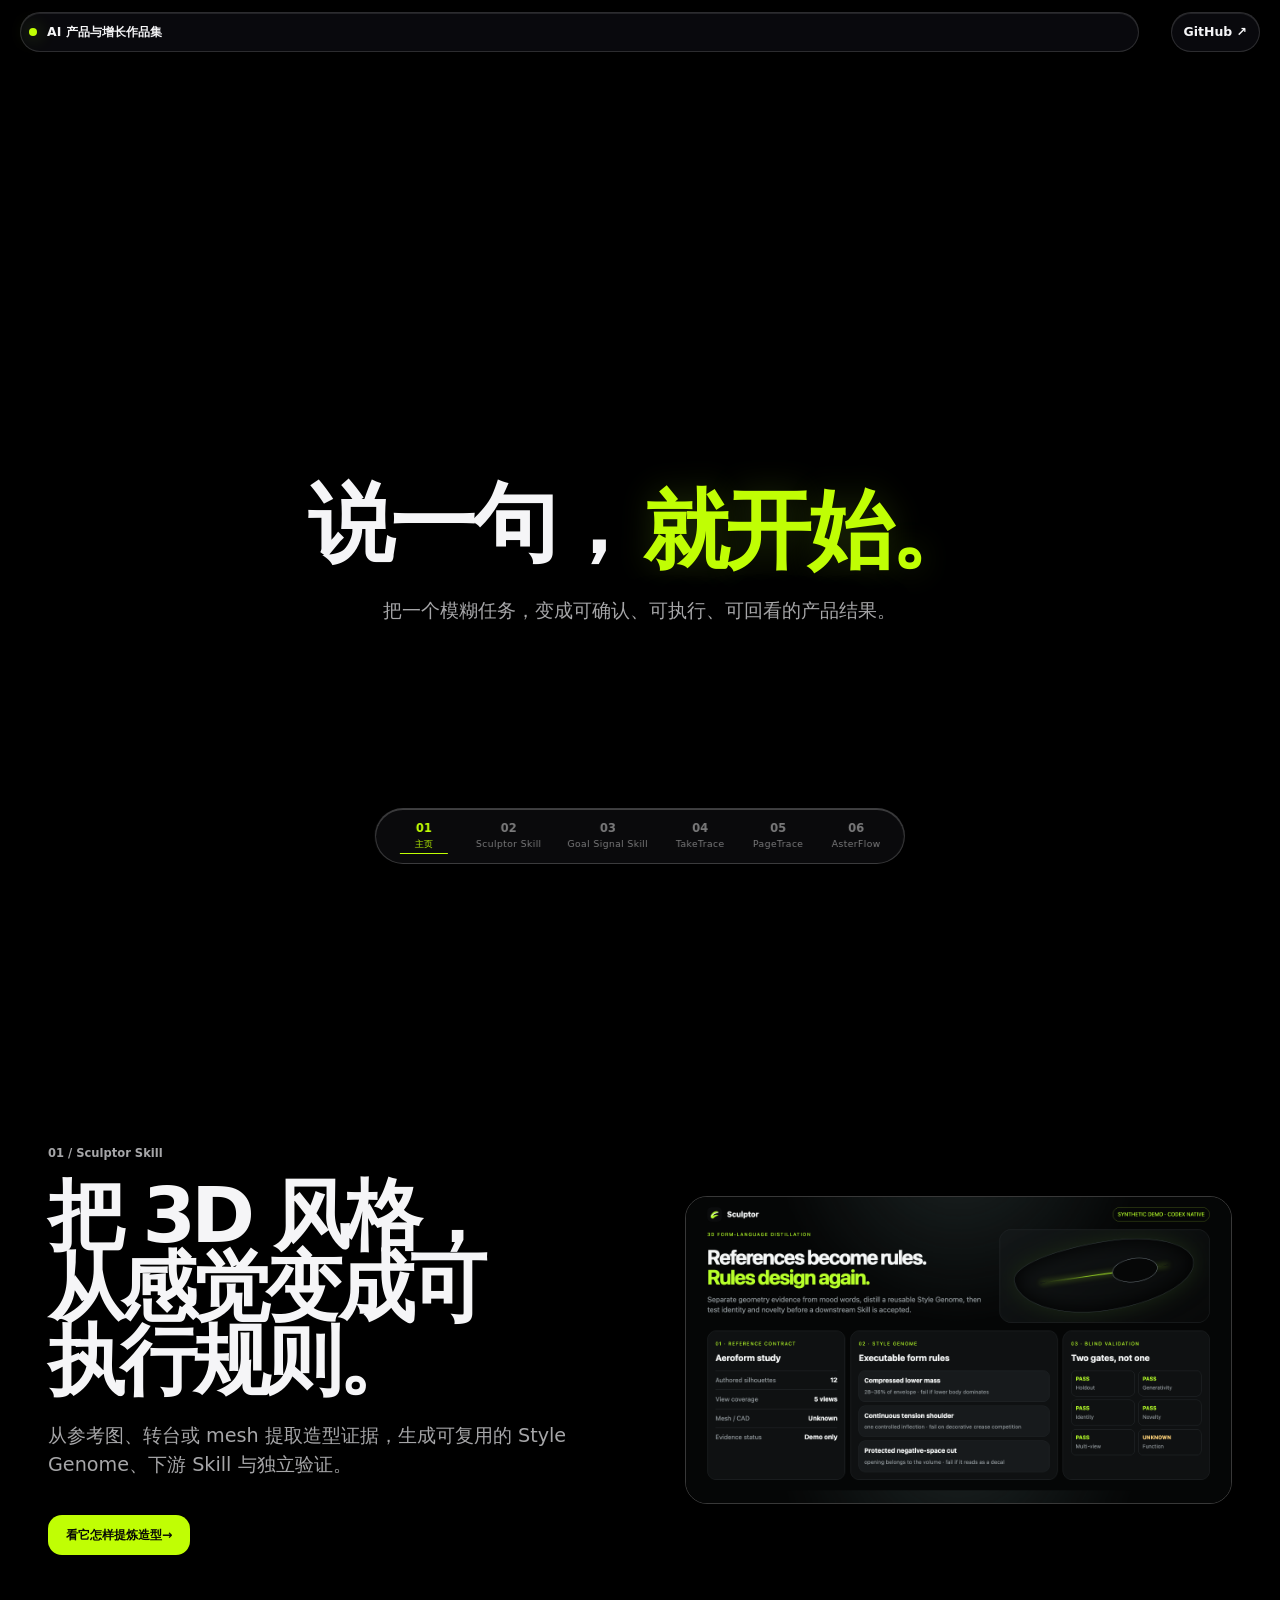
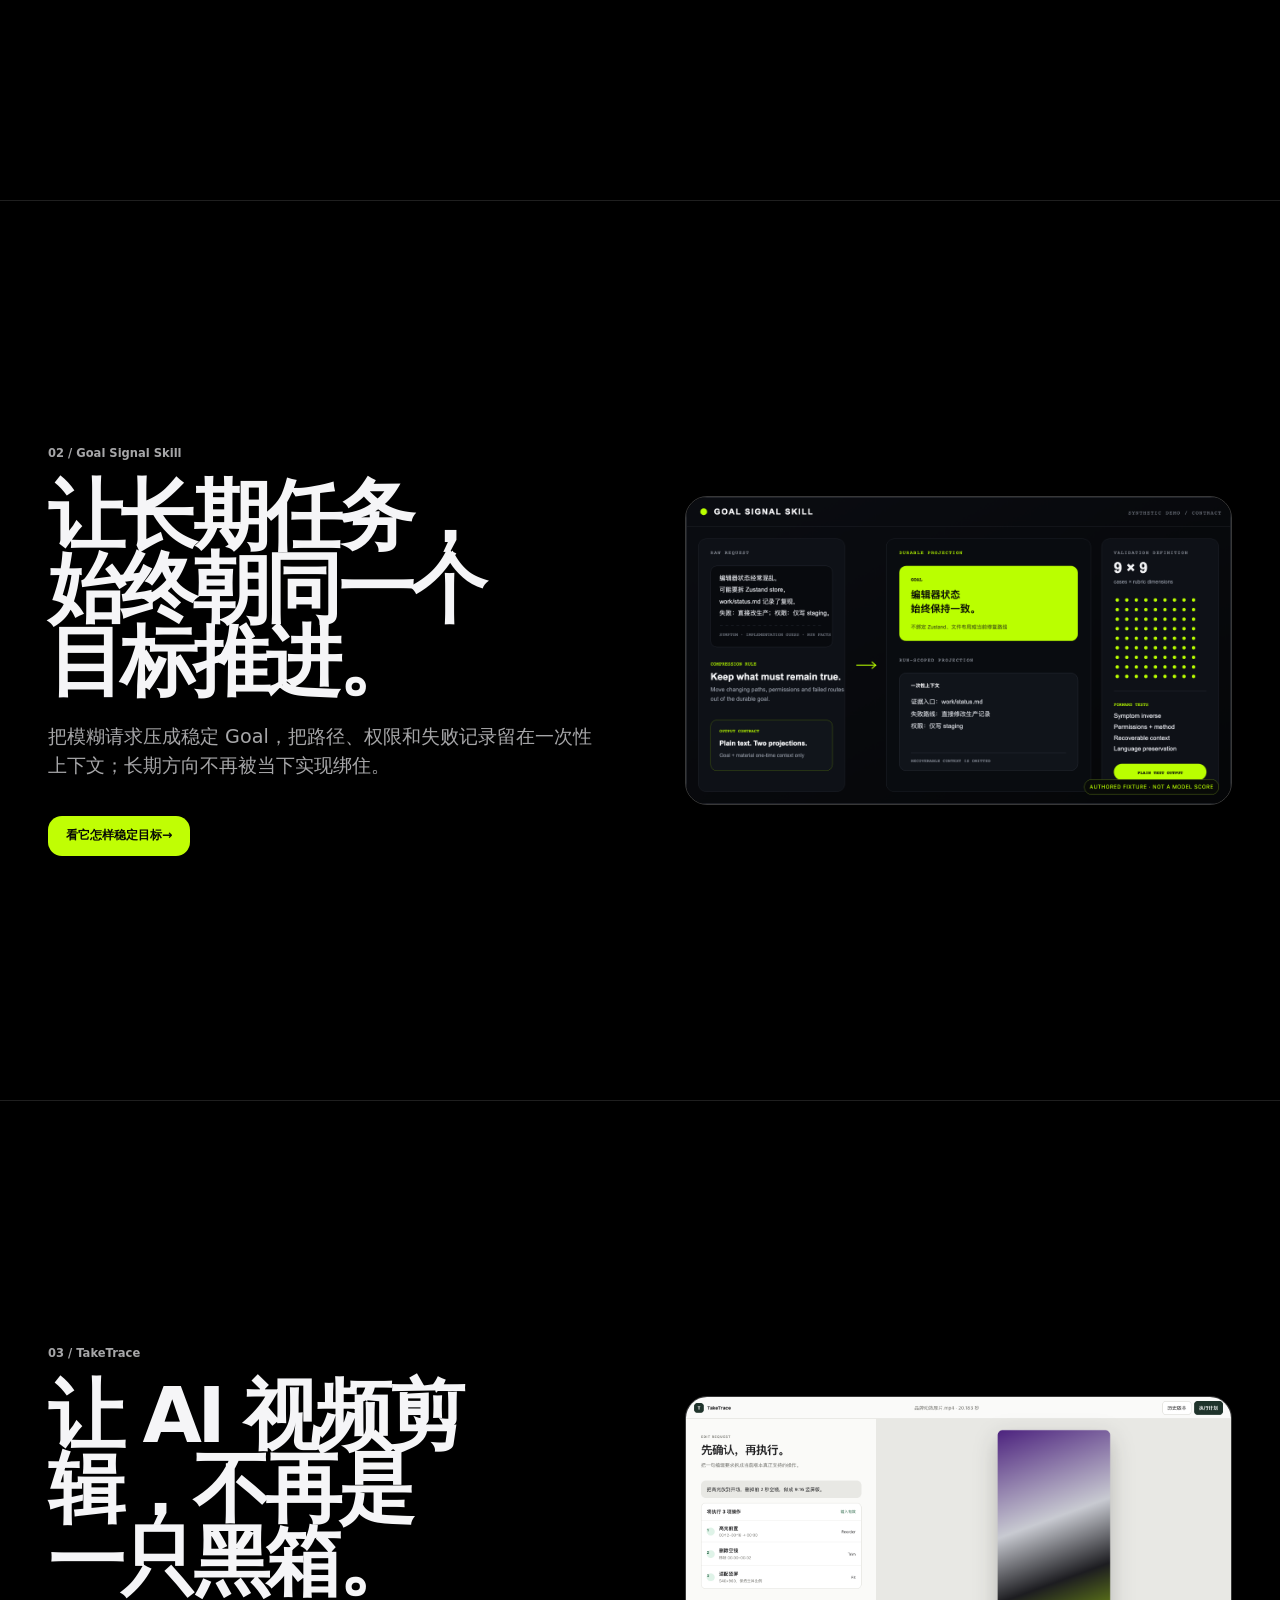
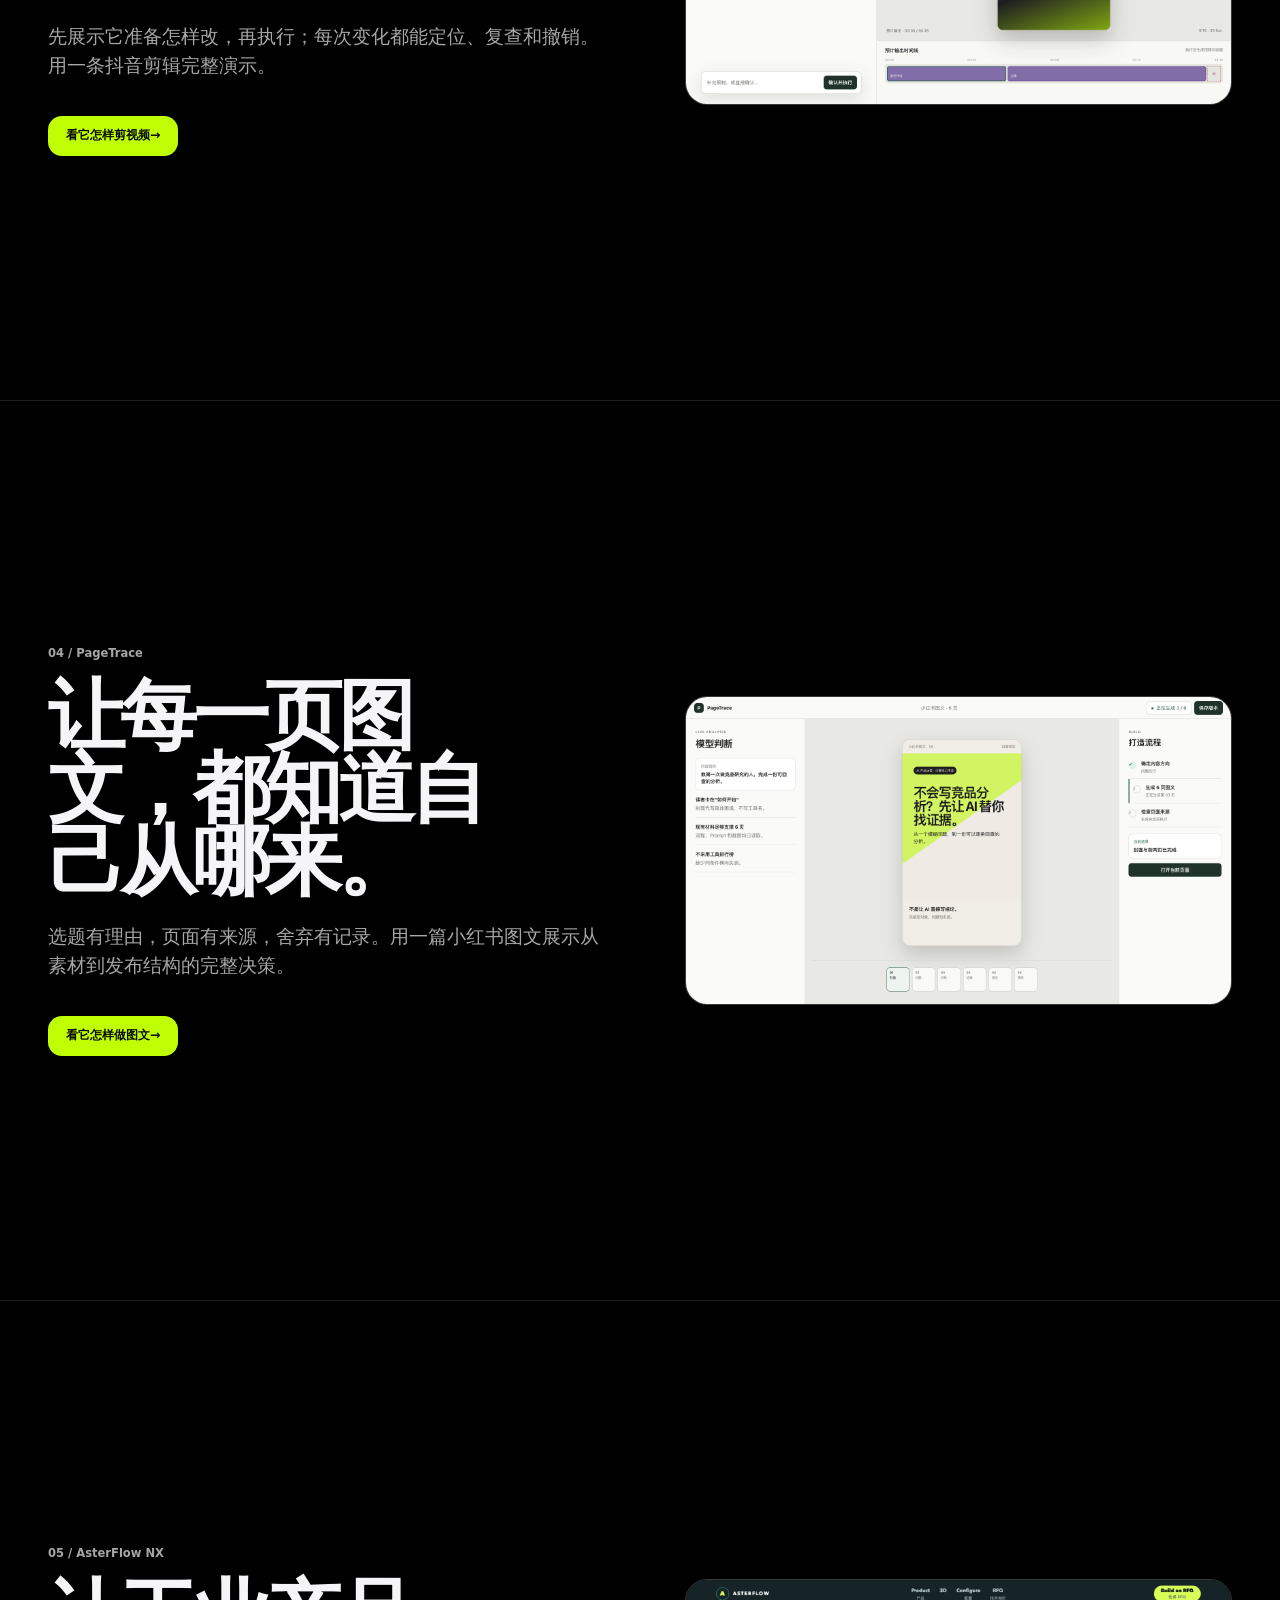
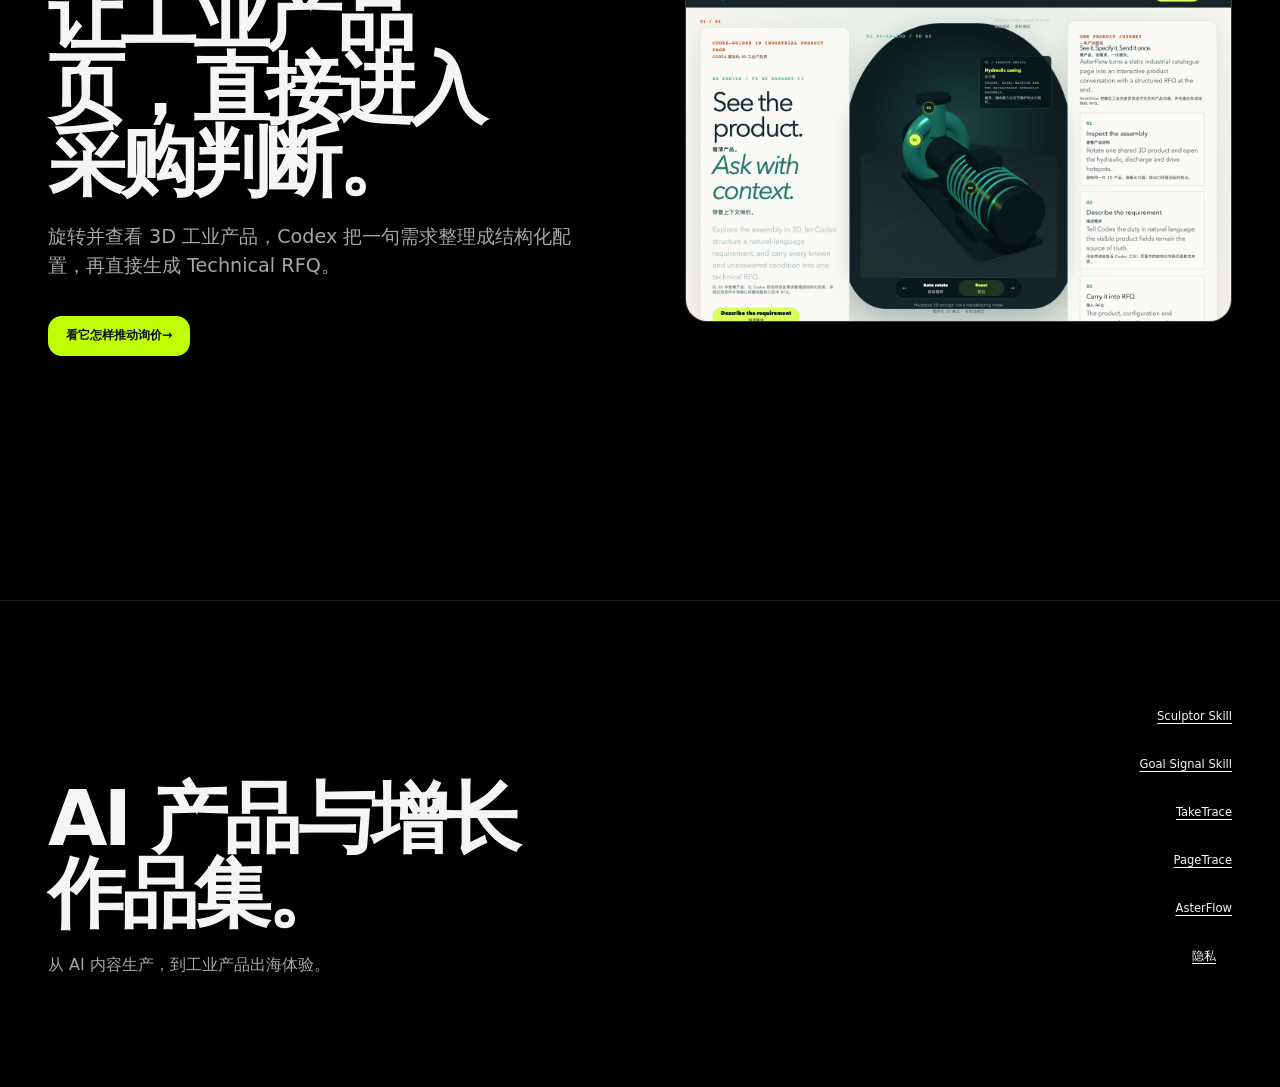
==== commit 580342e0: "Make the scroll video fast and edge-safe" ====
--- a/index.html
+++ b/index.html
@@ -7,7 +7,7 @@
   <meta name="theme-color" content="#000000">
   <title>AI 产品与增长作品集</title>
   <link rel="icon" href="assets/favicon.svg" type="image/svg+xml">
-  <link rel="stylesheet" href="assets/portfolio-home.css?v=saint-kai-video-23">
+  <link rel="stylesheet" href="assets/portfolio-home.css?v=saint-kai-video-24">
 </head>
 <body id="top">
   <a class="skip-link" href="#main-content">跳到主要内容</a>
@@ -42,16 +42,15 @@
 
     <section class="identity-sequence" aria-label="贯穿主页与五个产品的 Saint Kai 动态背景">
       <div class="identity-stage">
-          <video id="saint-kai-video" muted playsinline preload="metadata"
+          <video id="saint-kai-video" muted playsinline preload="auto"
             poster="assets/saint-kai/saint-kai-scroll-poster.jpg" aria-hidden="true">
-            <source src="assets/saint-kai/saint-kai-scroll-hq.mp4?v=hq-1" type="video/mp4" media="(min-width: 621px)">
-            <source src="assets/saint-kai/saint-kai-scroll.mp4?v=mobile-1" type="video/mp4">
+            <source src="assets/saint-kai/saint-kai-scroll-web.mp4?v=web-1" type="video/mp4">
           </video>
           <div class="identity-stage-meta" aria-hidden="true">
             <span data-identity-state>主页</span>
             <span data-identity-progress>001 / 485</span>
           </div>
-          <p class="identity-video-status" data-video-status>正在准备 485 帧</p>
+          <p class="identity-video-status" data-video-status hidden></p>
       </div>
       <nav class="identity-state-nav" aria-label="主页与五个产品">
         <a href="#home" data-identity-page="0" aria-current="true"><span>01</span><small>主页</small></a>
@@ -71,7 +70,7 @@
           <p>从参考图、转台或 mesh 提取造型证据，生成可复用的 Style Genome、下游 Skill 与独立验证。</p>
           <a class="primary-action" href="sculptor-skill.html" data-product="sculptor">看它怎样提炼造型 <span aria-hidden="true">→</span></a>
         </div>
-        <img class="home-product-visual" src="assets/products/sculptor-product.png" width="1280" height="720" loading="lazy" decoding="async" alt="Sculptor 从 synthetic 参考集提炼可执行 Style Genome 并完成双门验证的产品结果">
+        <img class="home-product-visual" src="assets/products/sculptor-product.png" width="1280" height="720" loading="eager" decoding="async" alt="Sculptor 从 synthetic 参考集提炼可执行 Style Genome 并完成双门验证的产品结果">
       </article>
 
       <article class="home-product" id="goal-signal" data-identity-panel="2" data-visual-product="goal-signal">
@@ -81,7 +80,7 @@
           <p>把模糊请求压成稳定 Goal，把路径、权限和失败记录留在一次性上下文；长期方向不再被当下实现绑住。</p>
           <a class="primary-action" href="goal-signal.html" data-product="goal-signal">看它怎样稳定目标 <span aria-hidden="true">→</span></a>
         </div>
-        <img class="home-product-visual" src="assets/products/goal-signal-product.png" width="1280" height="720" loading="lazy" decoding="async" alt="Goal Signal 将 synthetic 模糊请求拆分为持久 Goal 与一次性上下文的产品契约">
+        <img class="home-product-visual" src="assets/products/goal-signal-product.png" width="1280" height="720" loading="eager" decoding="async" alt="Goal Signal 将 synthetic 模糊请求拆分为持久 Goal 与一次性上下文的产品契约">
       </article>
 
       <article class="home-product" id="taketrace" data-identity-panel="3" data-visual-product="taketrace">
@@ -91,7 +90,7 @@
           <p>先展示它准备怎样改，再执行；每次变化都能定位、复查和撤销。用一条抖音剪辑完整演示。</p>
           <a class="primary-action" href="taketrace.html" data-product="taketrace">看它怎样剪视频 <span aria-hidden="true">→</span></a>
         </div>
-        <img class="home-product-visual" src="assets/products/taketrace-final-minimal.png" width="1600" height="900" loading="lazy" decoding="async" alt="TakeTrace 可追溯视频剪辑产品界面">
+        <img class="home-product-visual" src="assets/products/taketrace-final-minimal.png" width="1600" height="900" loading="eager" decoding="async" alt="TakeTrace 可追溯视频剪辑产品界面">
       </article>
 
       <article class="home-product" id="pagetrace" data-identity-panel="4" data-visual-product="pagetrace">
@@ -101,7 +100,7 @@
           <p>选题有理由，页面有来源，舍弃有记录。用一篇小红书图文展示从素材到发布结构的完整决策。</p>
           <a class="primary-action" href="pagetrace.html" data-product="pagetrace">看它怎样做图文 <span aria-hidden="true">→</span></a>
         </div>
-        <img class="home-product-visual" src="assets/products/pagetrace-final-minimal.png" width="1600" height="900" loading="lazy" decoding="async" alt="PageTrace 小红书图文决策产品界面">
+        <img class="home-product-visual" src="assets/products/pagetrace-final-minimal.png" width="1600" height="900" loading="eager" decoding="async" alt="PageTrace 小红书图文决策产品界面">
       </article>
 
       <article class="home-product" id="asterflow" data-identity-panel="5" data-visual-product="asterflow">
@@ -111,7 +110,7 @@
           <p>旋转并查看 3D 工业产品，Codex 把一句需求整理成结构化配置，再直接生成 Technical RFQ。</p>
           <a class="primary-action" href="asterflow.html" data-product="asterflow">看它怎样推动询价 <span aria-hidden="true">→</span></a>
         </div>
-        <img class="home-product-visual" src="assets/asterflow/screenshots/01-product-overview.png" width="1440" height="900" loading="lazy" decoding="async" alt="AsterFlow NX 三维产品、部件热点与 Technical RFQ 入口">
+        <img class="home-product-visual" src="assets/asterflow/screenshots/01-product-overview.png" width="1440" height="900" loading="eager" decoding="async" alt="AsterFlow NX 三维产品、部件热点与 Technical RFQ 入口">
       </article>
     </section>
 
@@ -132,6 +131,6 @@
     </nav>
   </footer>
 
-  <script src="assets/saint-kai-identity.js?v=video-11" defer></script>
+  <script src="assets/saint-kai-identity.js?v=video-14" defer></script>
 </body>
 </html>
--- a/assets/portfolio-home.css
+++ b/assets/portfolio-home.css
@@ -3801,6 +3801,11 @@
 }
 
 @media (orientation: landscape) {
+  #saint-kai-video {
+    -webkit-mask-image: linear-gradient(90deg, transparent 0%, #000 18%, #000 82%, transparent 100%);
+    mask-image: linear-gradient(90deg, transparent 0%, #000 18%, #000 82%, transparent 100%);
+  }
+
   body#top > .site-header {
     width: calc(100% - 40px);
   }
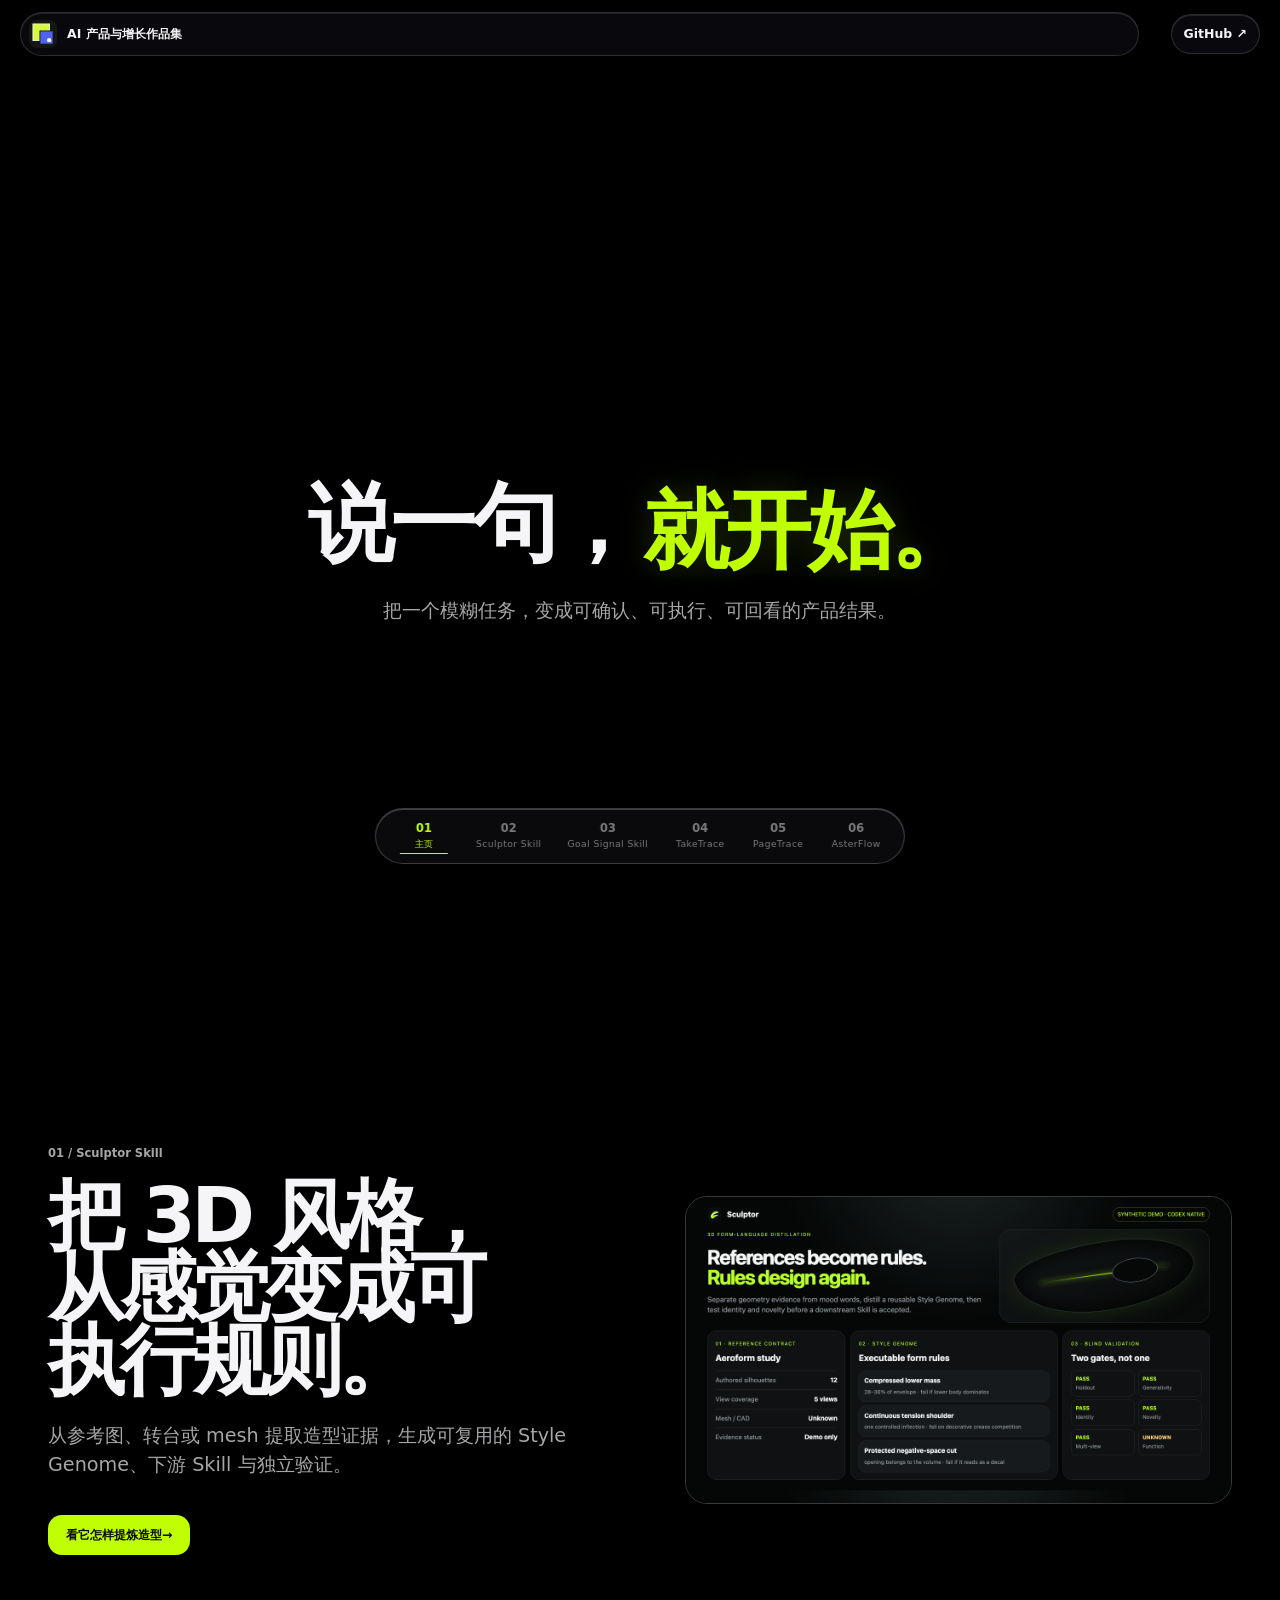
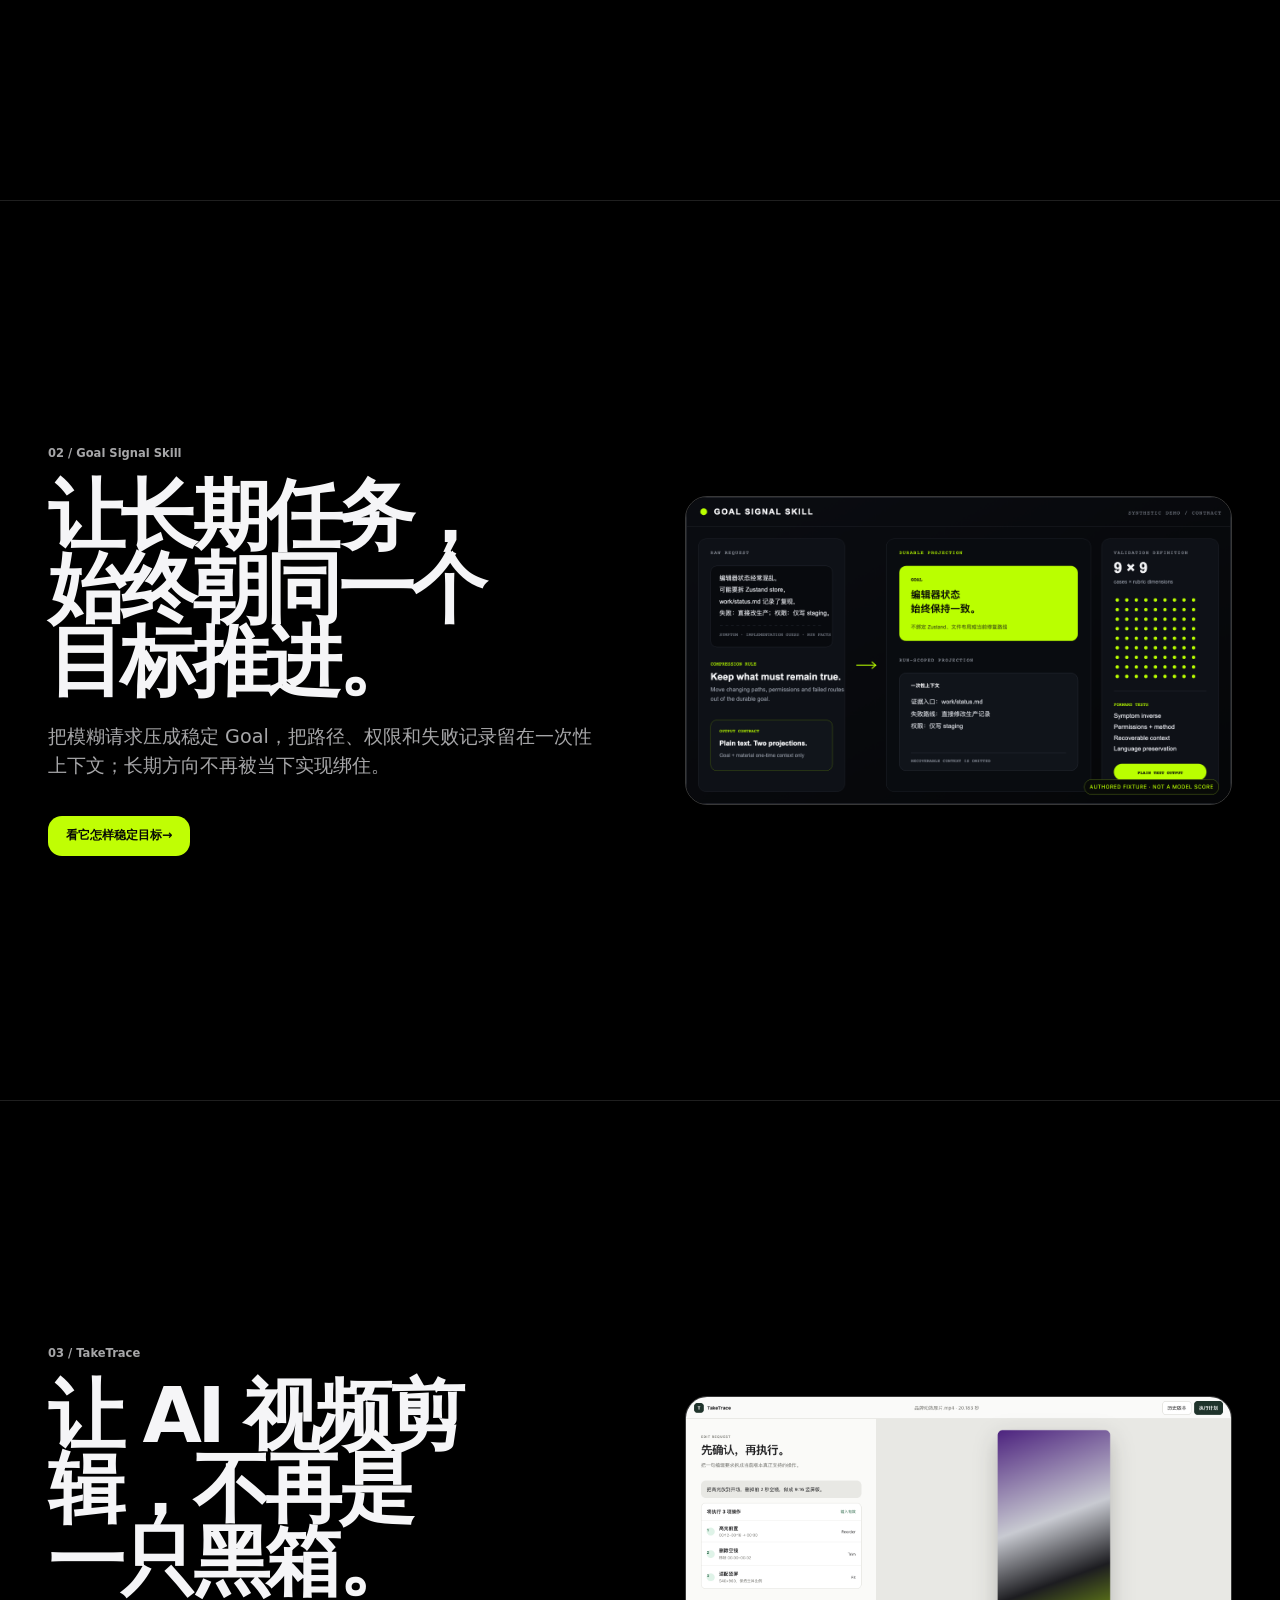
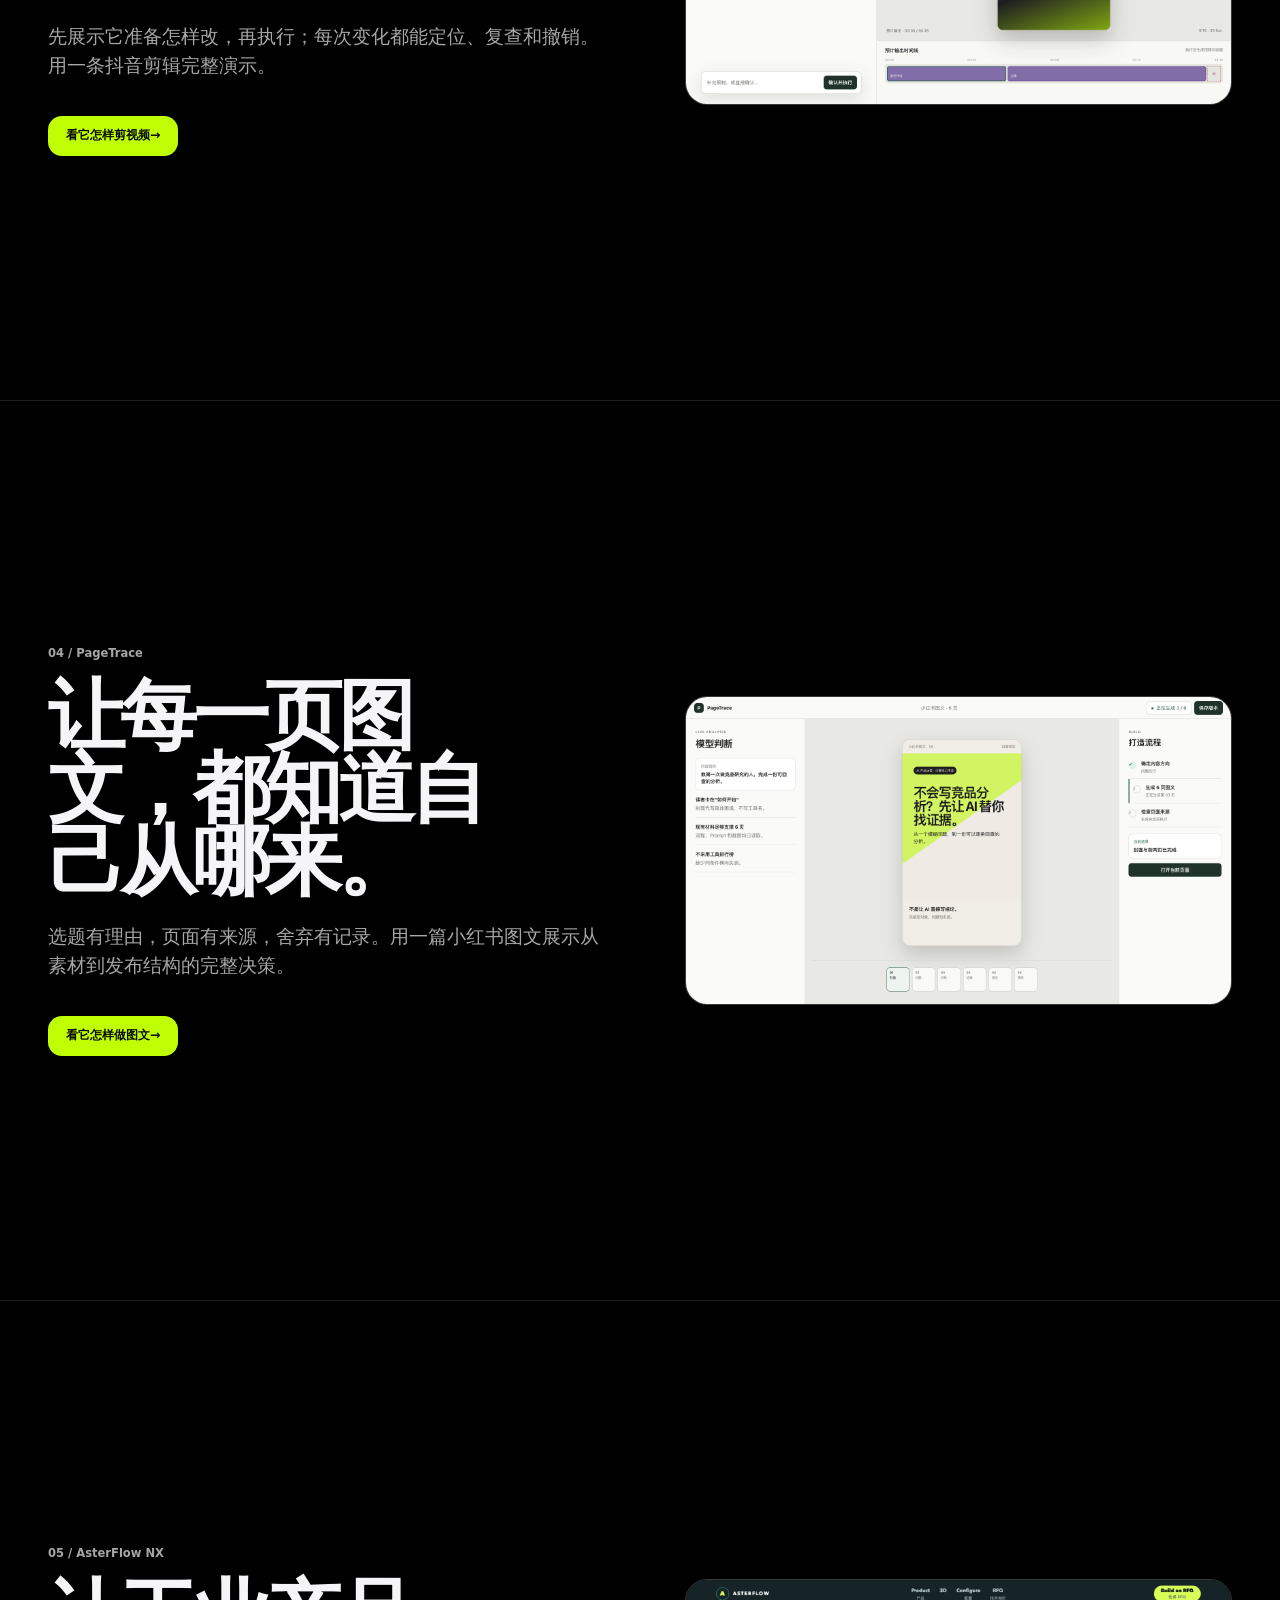
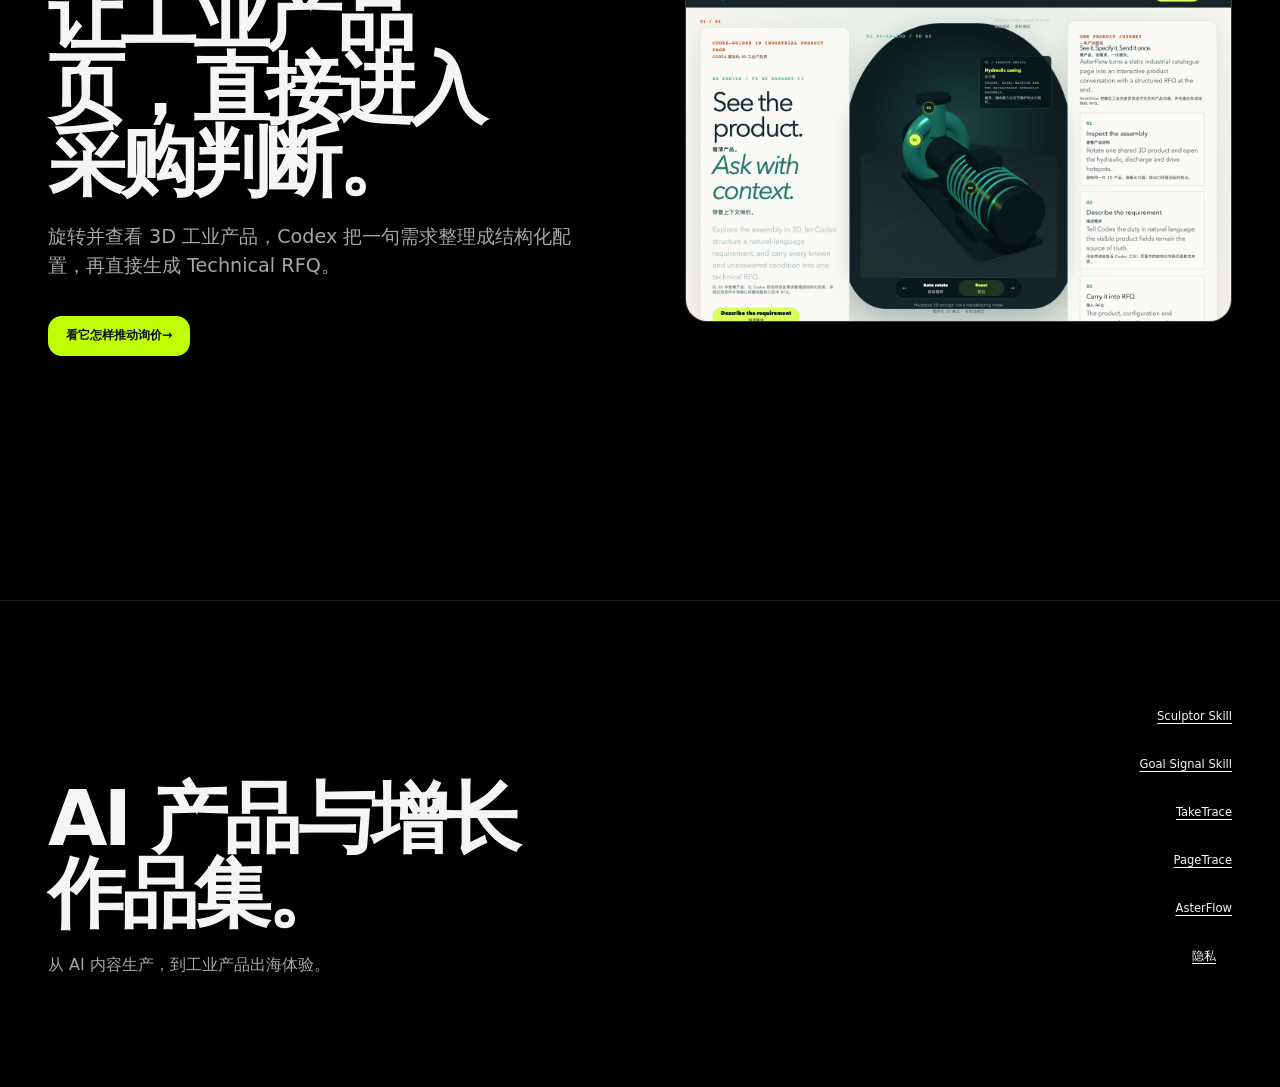
==== commit bf793841: "Add product marks and restore mobile GitHub access" ====
--- a/index.html
+++ b/index.html
@@ -7,14 +7,14 @@
   <meta name="theme-color" content="#000000">
   <title>AI 产品与增长作品集</title>
   <link rel="icon" href="assets/favicon.svg" type="image/svg+xml">
-  <link rel="stylesheet" href="assets/portfolio-home.css?v=saint-kai-video-24">
+  <link rel="stylesheet" href="assets/portfolio-home.css?v=header-logos-1">
 </head>
 <body id="top">
   <a class="skip-link" href="#main-content">跳到主要内容</a>
 
   <header class="site-header" aria-label="主导航">
     <a class="brand dotted-frame" href="#top" aria-label="AI 产品与增长作品集首页">
-      <span class="brand-signal" aria-hidden="true"></span>
+      <img class="brand-logo" src="assets/favicon.svg" width="28" height="28" alt="">
       <span>AI 产品与增长作品集</span>
     </a>
     <nav class="site-nav github-nav" aria-label="外部链接">
--- a/assets/portfolio-home.css
+++ b/assets/portfolio-home.css
@@ -261,6 +261,13 @@
   border: 1px solid var(--fg);
   border-radius: 50%;
   box-shadow: 0 0 0 5px color-mix(in srgb, var(--acid) 22%, transparent);
+}
+
+.brand-logo {
+  width: 28px;
+  height: 28px;
+  flex: 0 0 auto;
+  border-radius: 8px;
 }
 
 .site-nav,
@@ -3827,6 +3834,75 @@
   }
 }
 
+/* Keep the only external action reachable without duplicating the full navigation. */
+.product-detail-page .site-header .site-nav {
+  grid-column: 3;
+  justify-self: end;
+}
+
+@media (max-width: 860px) {
+  body#top > .site-header .github-nav,
+  .product-detail-page .site-header .site-nav {
+    display: flex;
+    grid-column: 2;
+    grid-row: 1;
+    justify-self: end;
+  }
+
+  body#top > .site-header .github-nav a,
+  .product-detail-page .site-header .detail-launch {
+    display: inline-flex;
+  }
+
+  .product-detail-page .site-header .site-nav a:not(.detail-launch) {
+    display: none;
+  }
+}
+
+@media (max-width: 620px) {
+  body#top > .site-header {
+    gap: 8px;
+  }
+
+  body#top > .site-header .brand {
+    min-width: 0;
+  }
+
+  body#top > .site-header .brand > span:last-child {
+    overflow: hidden;
+    text-overflow: ellipsis;
+    white-space: nowrap;
+  }
+
+  body#top > .site-header .github-nav {
+    display: flex;
+  }
+
+  body#top > .site-header .github-nav a,
+  .product-detail-page .site-header .detail-launch {
+    min-width: 72px;
+    min-height: 44px;
+    padding-inline: 12px;
+    white-space: nowrap;
+  }
+
+  .product-detail-page .site-header {
+    grid-template-columns: minmax(0, 1fr) auto;
+    gap: 8px;
+  }
+
+  .product-detail-page .product-brand {
+    min-width: 0;
+    overflow: hidden;
+  }
+
+  .product-detail-page .product-brand span:last-child {
+    overflow: hidden;
+    text-overflow: ellipsis;
+    white-space: nowrap;
+  }
+}
+
 @media (max-height: 700px) {
   .hero-manifesto h1,
   .hero-deck {
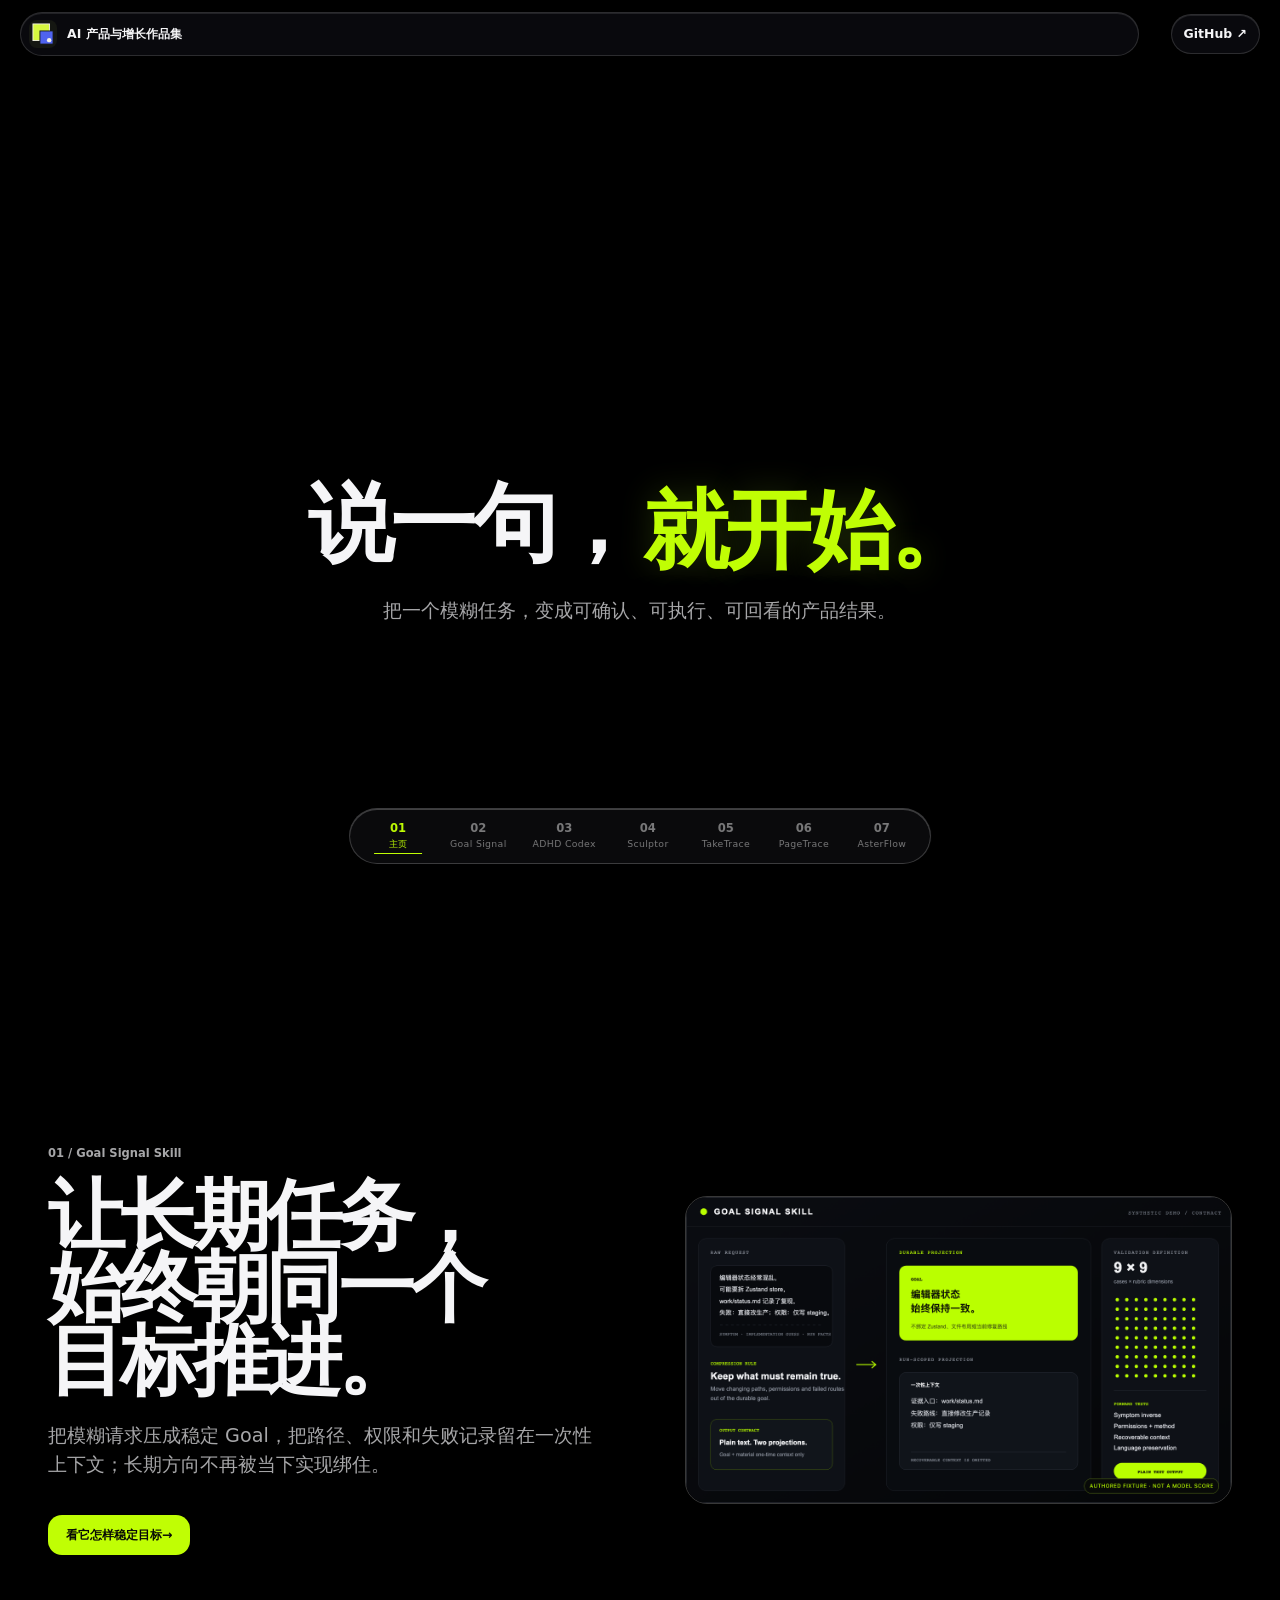
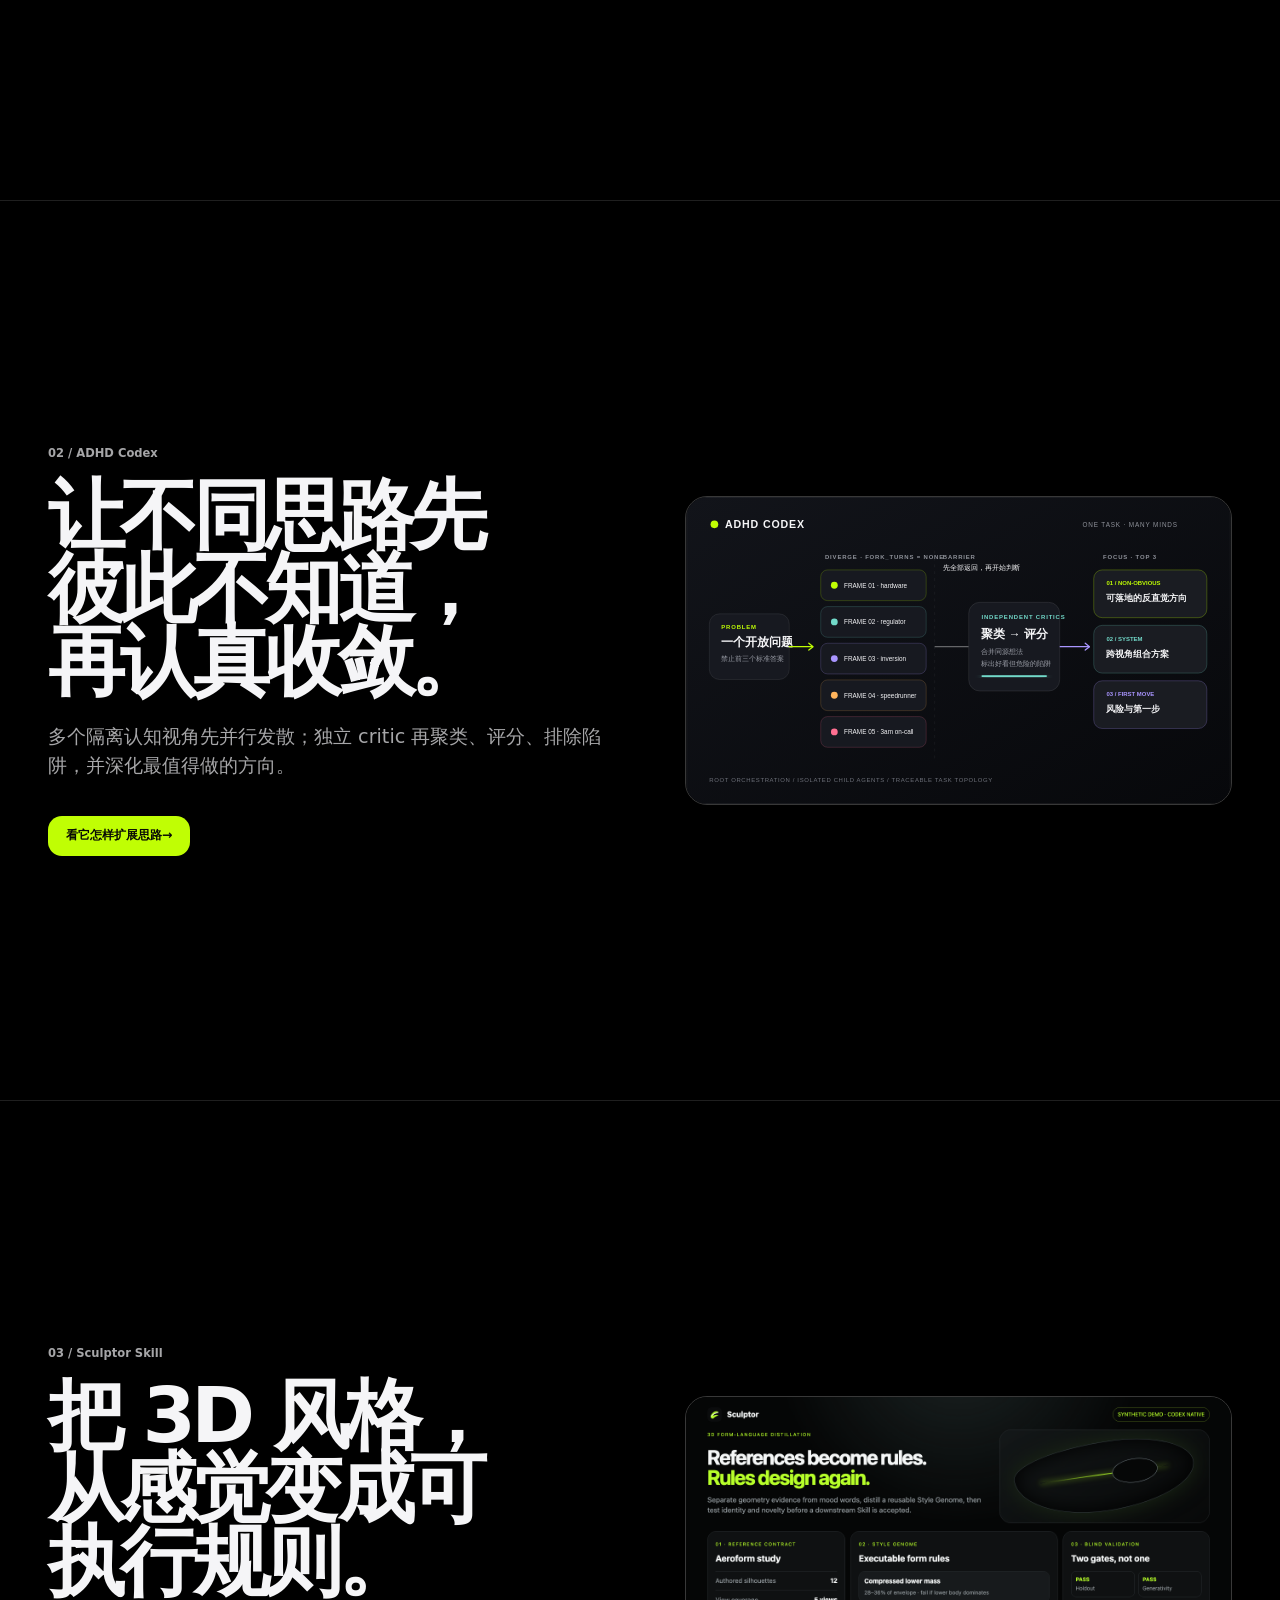
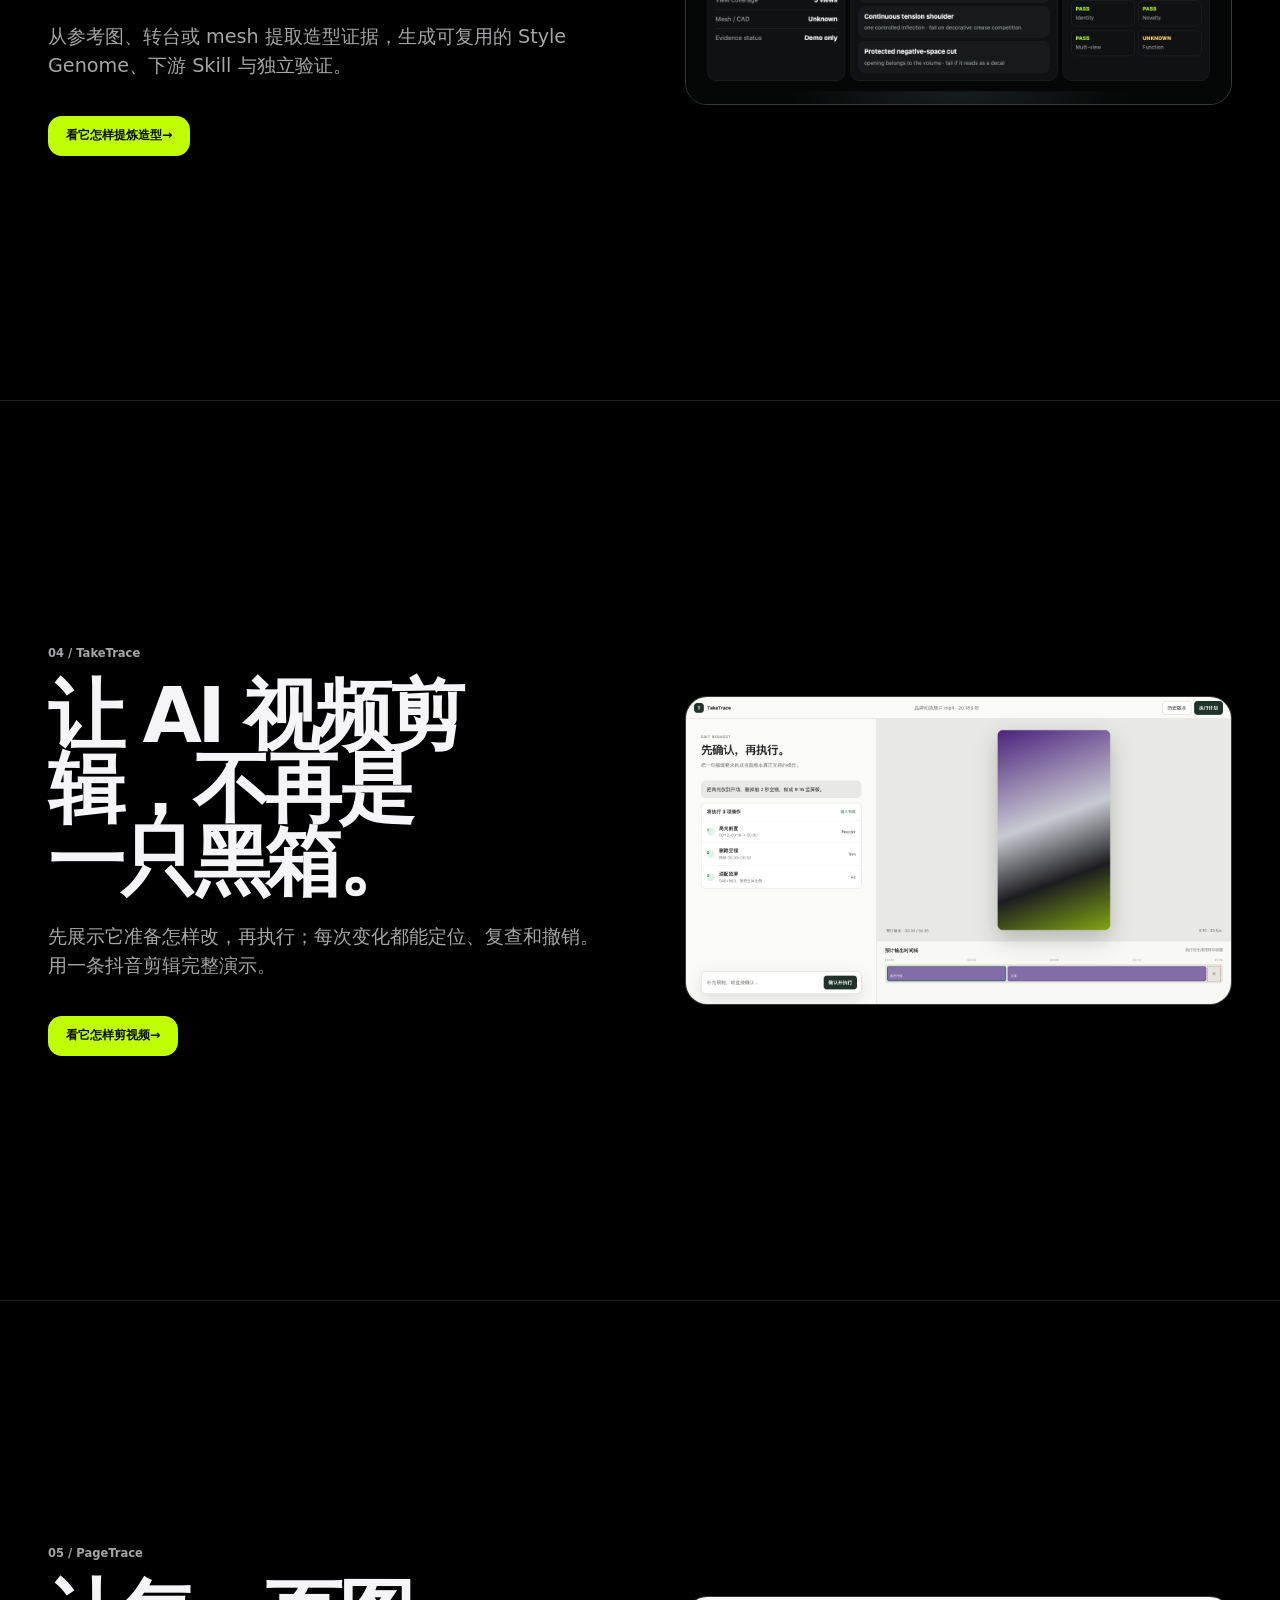
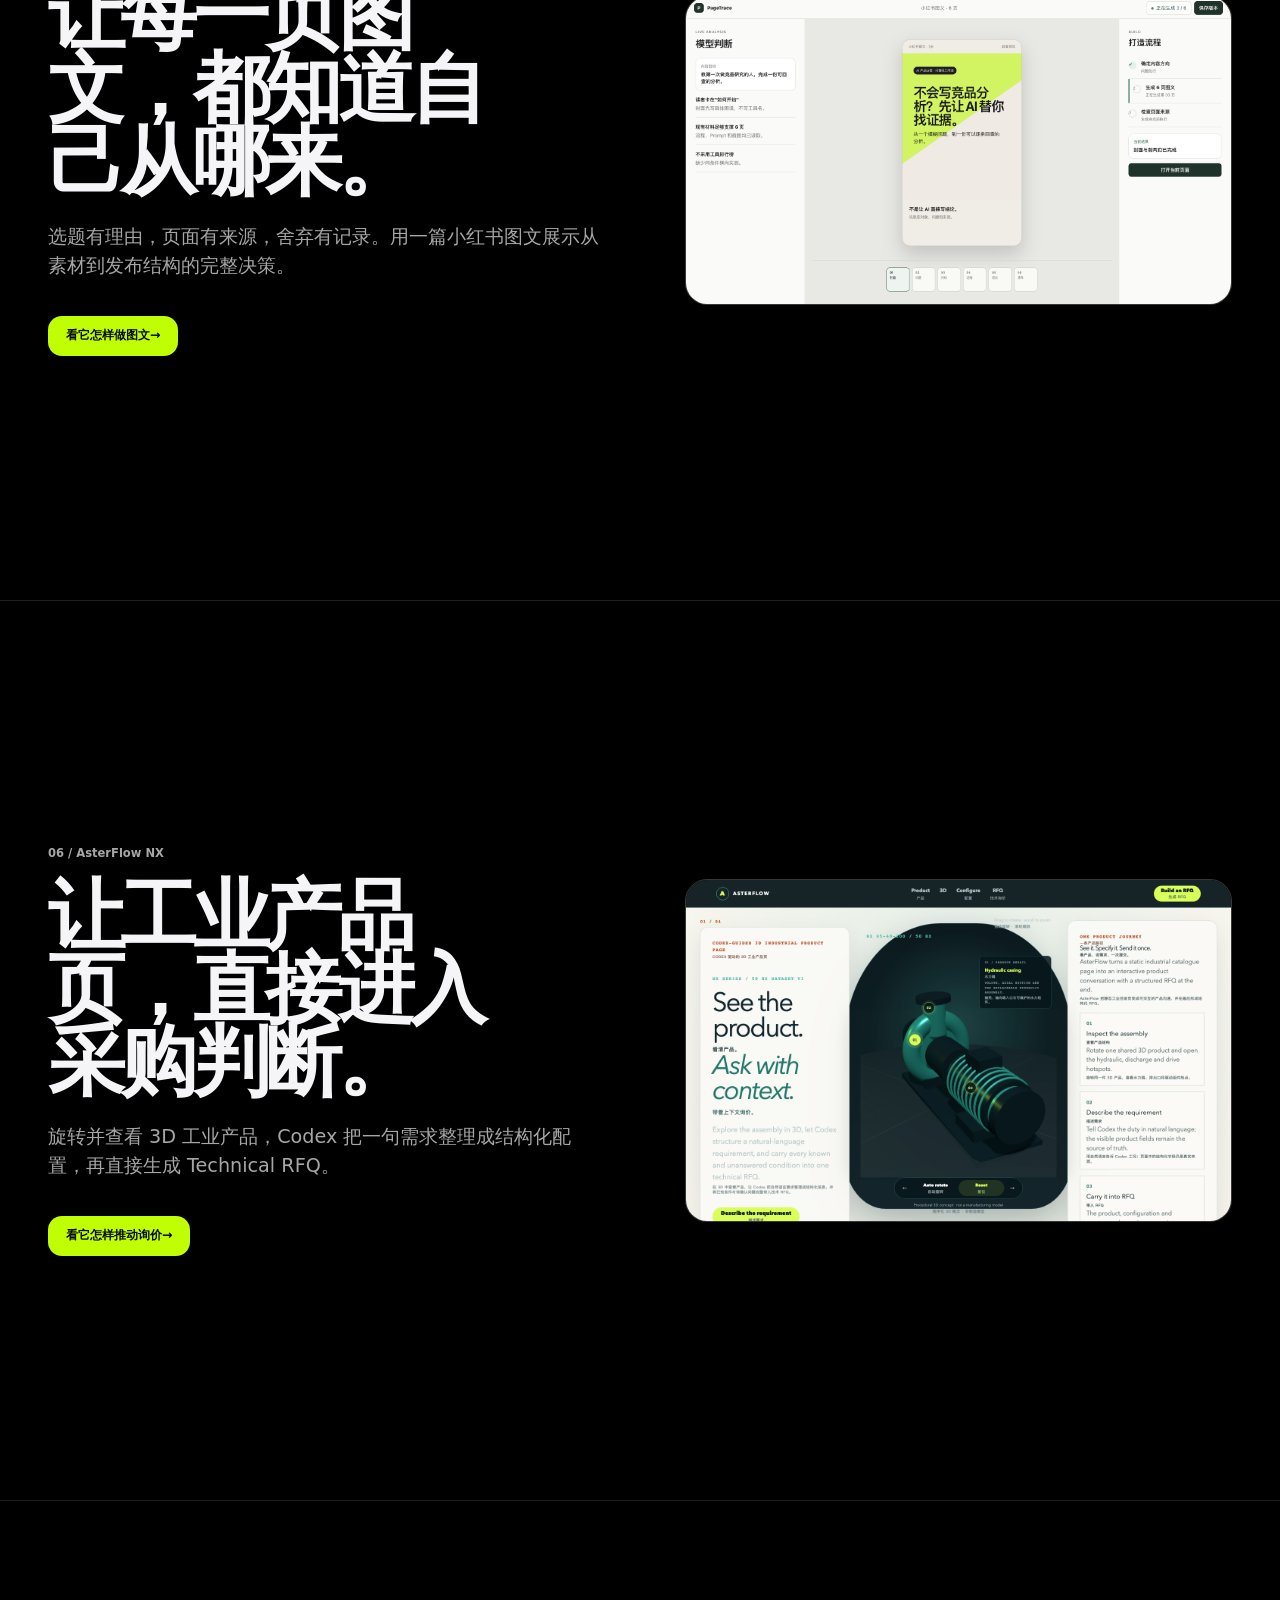
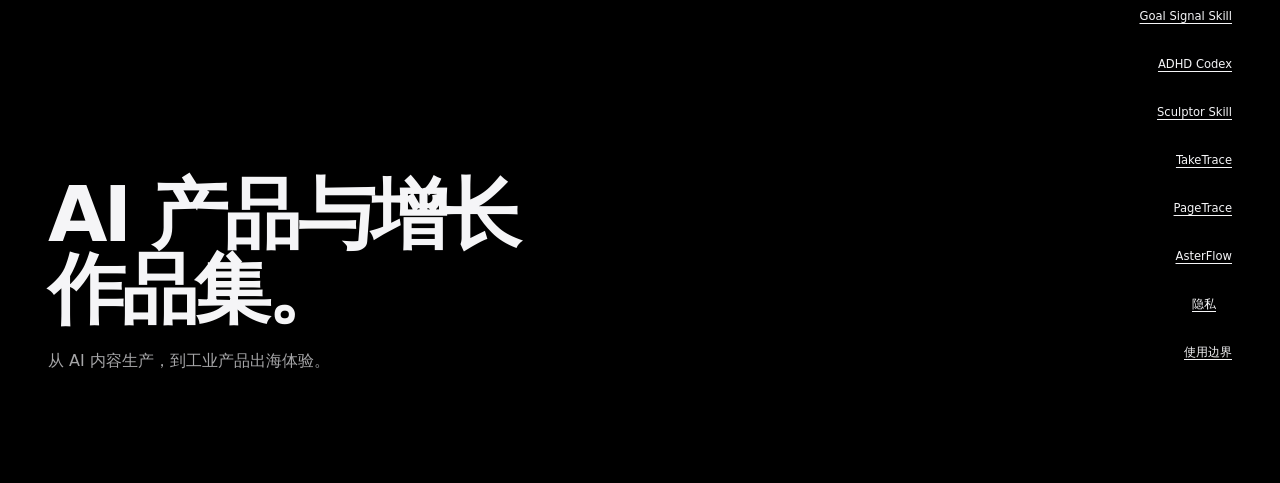
==== commit 8009f8e0: "Add ADHD Codex and reorder the portfolio" ====
--- a/index.html
+++ b/index.html
@@ -3,11 +3,11 @@
 <head>
   <meta charset="utf-8">
   <meta name="viewport" content="width=device-width, initial-scale=1">
-  <meta name="description" content="Sculptor Skill、Goal Signal Skill、TakeTrace、PageTrace 与 AsterFlow NX：Codex Native AI 产品作品集。">
+  <meta name="description" content="Goal Signal Skill、ADHD Codex、Sculptor Skill、TakeTrace、PageTrace 与 AsterFlow NX：Codex Native AI 产品作品集。">
   <meta name="theme-color" content="#000000">
   <title>AI 产品与增长作品集</title>
   <link rel="icon" href="assets/favicon.svg" type="image/svg+xml">
-  <link rel="stylesheet" href="assets/portfolio-home.css?v=header-logos-1">
+  <link rel="stylesheet" href="assets/portfolio-home.css?v=portfolio-adhd-1">
 </head>
 <body id="top">
   <a class="skip-link" href="#main-content">跳到主要内容</a>
@@ -40,7 +40,7 @@
       </div>
     </section>
 
-    <section class="identity-sequence" aria-label="贯穿主页与五个产品的 Saint Kai 动态背景">
+    <section class="identity-sequence" aria-label="贯穿主页与六个产品的 Saint Kai 动态背景">
       <div class="identity-stage">
           <video id="saint-kai-video" muted playsinline preload="auto"
             poster="assets/saint-kai/saint-kai-scroll-poster.jpg" aria-hidden="true">
@@ -52,20 +52,41 @@
           </div>
           <p class="identity-video-status" data-video-status hidden></p>
       </div>
-      <nav class="identity-state-nav" aria-label="主页与五个产品">
-        <a href="#home" data-identity-page="0" aria-current="true"><span>01</span><small>主页</small></a>
-        <a href="#sculptor" data-identity-page="1"><span>02</span><small>Sculptor Skill</small></a>
-        <a href="#goal-signal" data-identity-page="2"><span>03</span><small>Goal Signal Skill</small></a>
-        <a href="#taketrace" data-identity-page="3"><span>04</span><small>TakeTrace</small></a>
-        <a href="#pagetrace" data-identity-page="4"><span>05</span><small>PageTrace</small></a>
-        <a href="#asterflow" data-identity-page="5"><span>06</span><small>AsterFlow</small></a>
+      <nav class="identity-state-nav" aria-label="主页与六个产品">
+        <a href="#home" data-identity-page="0" aria-current="true"><span>01</span><small data-short="主页">主页</small></a>
+        <a href="#goal-signal" data-identity-page="1"><span>02</span><small data-short="Goal">Goal Signal</small></a>
+        <a href="#adhd-codex" data-identity-page="2"><span>03</span><small data-short="ADHD">ADHD Codex</small></a>
+        <a href="#sculptor" data-identity-page="3"><span>04</span><small data-short="3D">Sculptor</small></a>
+        <a href="#taketrace" data-identity-page="4"><span>05</span><small data-short="Take">TakeTrace</small></a>
+        <a href="#pagetrace" data-identity-page="5"><span>06</span><small data-short="Page">PageTrace</small></a>
+        <a href="#asterflow" data-identity-page="6"><span>07</span><small data-short="Aster">AsterFlow</small></a>
       </nav>
     </section>
 
-    <section class="home-products" id="products" aria-label="五个产品">
-      <article class="home-product" id="sculptor" data-identity-panel="1" data-visual-product="sculptor">
+    <section class="home-products" id="products" aria-label="六个产品">
+      <article class="home-product" id="goal-signal" data-identity-panel="1" data-visual-product="goal-signal">
         <div class="home-product-copy">
-          <p class="section-index">01 / Sculptor Skill</p>
+          <p class="section-index">01 / Goal Signal Skill</p>
+          <h2>让长期任务，始终朝同一个目标推进。</h2>
+          <p>把模糊请求压成稳定 Goal，把路径、权限和失败记录留在一次性上下文；长期方向不再被当下实现绑住。</p>
+          <a class="primary-action" href="goal-signal.html" data-product="goal-signal">看它怎样稳定目标 <span aria-hidden="true">→</span></a>
+        </div>
+        <img class="home-product-visual" src="assets/products/goal-signal-product.png" width="1280" height="720" loading="eager" decoding="async" alt="Goal Signal 将 synthetic 模糊请求拆分为持久 Goal 与一次性上下文的产品契约">
+      </article>
+
+      <article class="home-product" id="adhd-codex" data-identity-panel="2" data-visual-product="adhd-codex">
+        <div class="home-product-copy">
+          <p class="section-index">02 / ADHD Codex</p>
+          <h2>让不同思路先彼此不知道，再认真收敛。</h2>
+          <p>多个隔离认知视角先并行发散；独立 critic 再聚类、评分、排除陷阱，并深化最值得做的方向。</p>
+          <a class="primary-action" href="adhd-codex.html" data-product="adhd-codex">看它怎样扩展思路 <span aria-hidden="true">→</span></a>
+        </div>
+        <img class="home-product-visual" src="assets/products/adhd-codex-product.svg" width="1280" height="720" loading="eager" decoding="async" alt="ADHD Codex 将一个问题分发到隔离认知视角，再由独立 critic 收敛到 Top 3 的运行拓扑">
+      </article>
+
+      <article class="home-product" id="sculptor" data-identity-panel="3" data-visual-product="sculptor">
+        <div class="home-product-copy">
+          <p class="section-index">03 / Sculptor Skill</p>
           <h2>把 3D 风格，从感觉变成可执行规则。</h2>
           <p>从参考图、转台或 mesh 提取造型证据，生成可复用的 Style Genome、下游 Skill 与独立验证。</p>
           <a class="primary-action" href="sculptor-skill.html" data-product="sculptor">看它怎样提炼造型 <span aria-hidden="true">→</span></a>
@@ -73,19 +94,9 @@
         <img class="home-product-visual" src="assets/products/sculptor-product.png" width="1280" height="720" loading="eager" decoding="async" alt="Sculptor 从 synthetic 参考集提炼可执行 Style Genome 并完成双门验证的产品结果">
       </article>
 
-      <article class="home-product" id="goal-signal" data-identity-panel="2" data-visual-product="goal-signal">
+      <article class="home-product" id="taketrace" data-identity-panel="4" data-visual-product="taketrace">
         <div class="home-product-copy">
-          <p class="section-index">02 / Goal Signal Skill</p>
-          <h2>让长期任务，始终朝同一个目标推进。</h2>
-          <p>把模糊请求压成稳定 Goal，把路径、权限和失败记录留在一次性上下文；长期方向不再被当下实现绑住。</p>
-          <a class="primary-action" href="goal-signal.html" data-product="goal-signal">看它怎样稳定目标 <span aria-hidden="true">→</span></a>
-        </div>
-        <img class="home-product-visual" src="assets/products/goal-signal-product.png" width="1280" height="720" loading="eager" decoding="async" alt="Goal Signal 将 synthetic 模糊请求拆分为持久 Goal 与一次性上下文的产品契约">
-      </article>
-
-      <article class="home-product" id="taketrace" data-identity-panel="3" data-visual-product="taketrace">
-        <div class="home-product-copy">
-          <p class="section-index">03 / TakeTrace</p>
+          <p class="section-index">04 / TakeTrace</p>
           <h2>让 AI 视频剪辑，不再是一只黑箱。</h2>
           <p>先展示它准备怎样改，再执行；每次变化都能定位、复查和撤销。用一条抖音剪辑完整演示。</p>
           <a class="primary-action" href="taketrace.html" data-product="taketrace">看它怎样剪视频 <span aria-hidden="true">→</span></a>
@@ -93,9 +104,9 @@
         <img class="home-product-visual" src="assets/products/taketrace-final-minimal.png" width="1600" height="900" loading="eager" decoding="async" alt="TakeTrace 可追溯视频剪辑产品界面">
       </article>
 
-      <article class="home-product" id="pagetrace" data-identity-panel="4" data-visual-product="pagetrace">
+      <article class="home-product" id="pagetrace" data-identity-panel="5" data-visual-product="pagetrace">
         <div class="home-product-copy">
-          <p class="section-index">04 / PageTrace</p>
+          <p class="section-index">05 / PageTrace</p>
           <h2>让每一页图文，都知道自己从哪来。</h2>
           <p>选题有理由，页面有来源，舍弃有记录。用一篇小红书图文展示从素材到发布结构的完整决策。</p>
           <a class="primary-action" href="pagetrace.html" data-product="pagetrace">看它怎样做图文 <span aria-hidden="true">→</span></a>
@@ -103,9 +114,9 @@
         <img class="home-product-visual" src="assets/products/pagetrace-final-minimal.png" width="1600" height="900" loading="eager" decoding="async" alt="PageTrace 小红书图文决策产品界面">
       </article>
 
-      <article class="home-product" id="asterflow" data-identity-panel="5" data-visual-product="asterflow">
+      <article class="home-product" id="asterflow" data-identity-panel="6" data-visual-product="asterflow">
         <div class="home-product-copy">
-          <p class="section-index">05 / AsterFlow NX</p>
+          <p class="section-index">06 / AsterFlow NX</p>
           <h2>让工业产品页，直接进入采购判断。</h2>
           <p>旋转并查看 3D 工业产品，Codex 把一句需求整理成结构化配置，再直接生成 Technical RFQ。</p>
           <a class="primary-action" href="asterflow.html" data-product="asterflow">看它怎样推动询价 <span aria-hidden="true">→</span></a>
@@ -122,15 +133,17 @@
       <p>从 AI 内容生产，到工业产品出海体验。</p>
     </div>
     <nav class="footer-links" aria-label="页脚">
+      <a href="#goal-signal">Goal Signal Skill</a>
+      <a href="#adhd-codex">ADHD Codex</a>
       <a href="#sculptor">Sculptor Skill</a>
-      <a href="#goal-signal">Goal Signal Skill</a>
       <a href="#taketrace">TakeTrace</a>
       <a href="#pagetrace">PageTrace</a>
       <a href="#asterflow">AsterFlow</a>
       <a href="privacy.html">隐私</a>
+      <a href="terms.html">使用边界</a>
     </nav>
   </footer>
 
-  <script src="assets/saint-kai-identity.js?v=video-14" defer></script>
+  <script src="assets/saint-kai-identity.js?v=video-15" defer></script>
 </body>
 </html>
--- a/assets/portfolio-home.css
+++ b/assets/portfolio-home.css
@@ -3708,11 +3708,23 @@
   .identity-state-nav {
     width: calc(100% - 28px);
     justify-content: space-around;
+    padding-inline: 6px;
   }
 
   .identity-state-nav a {
     min-width: 0;
     flex: 1;
+    overflow: hidden;
+    padding-inline: 4px;
+  }
+
+  .identity-state-nav a small {
+    font-size: 0;
+  }
+
+  .identity-state-nav a small::after {
+    content: attr(data-short);
+    font-size: 0.56rem;
   }
 }
 
@@ -3981,6 +3993,38 @@
   line-height: 1.65;
 }
 
+.skill-principle-card code {
+  color: #d9ff59;
+  font: 600 0.82em/1.5 ui-monospace, SFMono-Regular, Menlo, monospace;
+}
+
+.inline-source-link {
+  display: block;
+  margin-top: 16px;
+  color: var(--acid);
+  font-weight: 700;
+  text-decoration: none;
+}
+
+.adaptation-boundary {
+  max-width: 68em;
+  margin: 26px 0 0;
+  padding: 20px 22px;
+  border-left: 2px solid var(--acid);
+  background: rgba(16, 17, 22, 0.72);
+  color: var(--muted);
+  line-height: 1.7;
+}
+
+.adaptation-boundary strong {
+  color: var(--fg);
+}
+
+.adaptation-boundary .inline-source-link {
+  display: inline;
+  margin: 0;
+}
+
 @media (max-width: 760px) {
   .skill-principle-grid {
     grid-template-columns: 1fr;
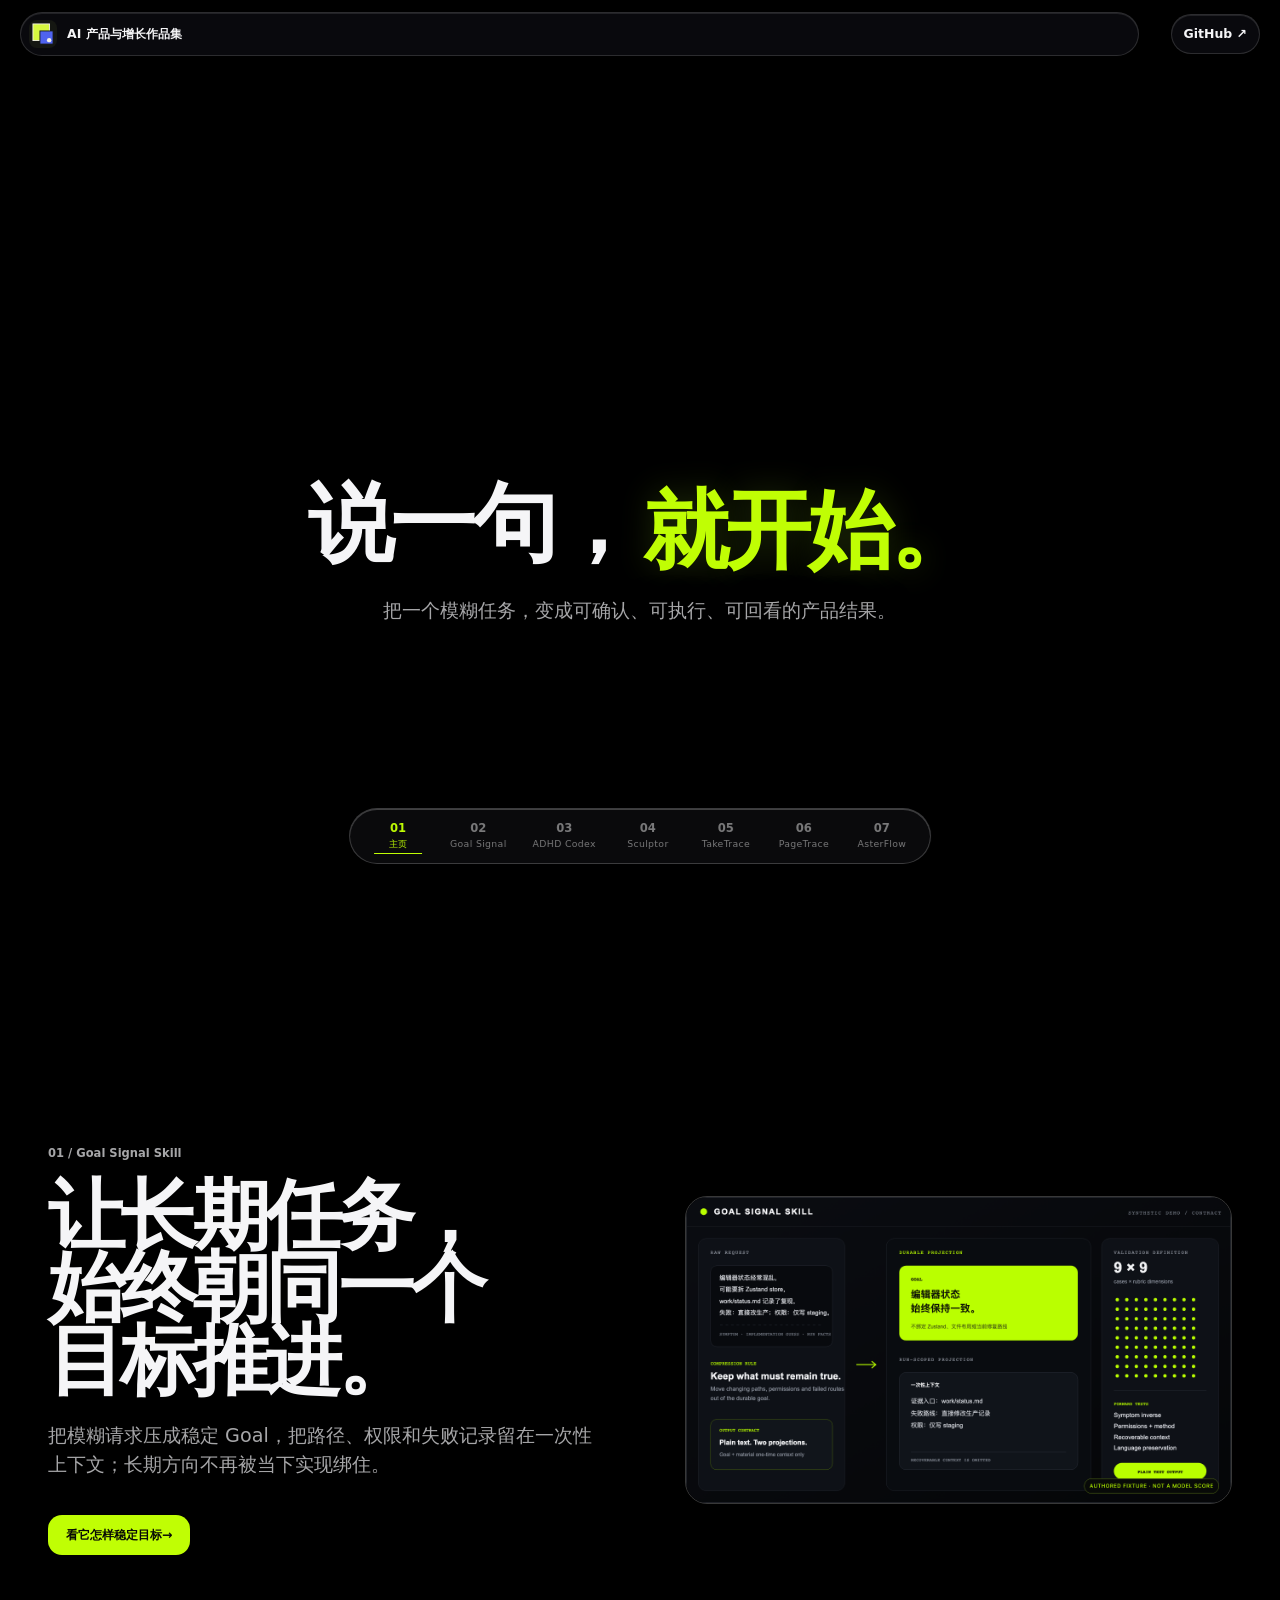
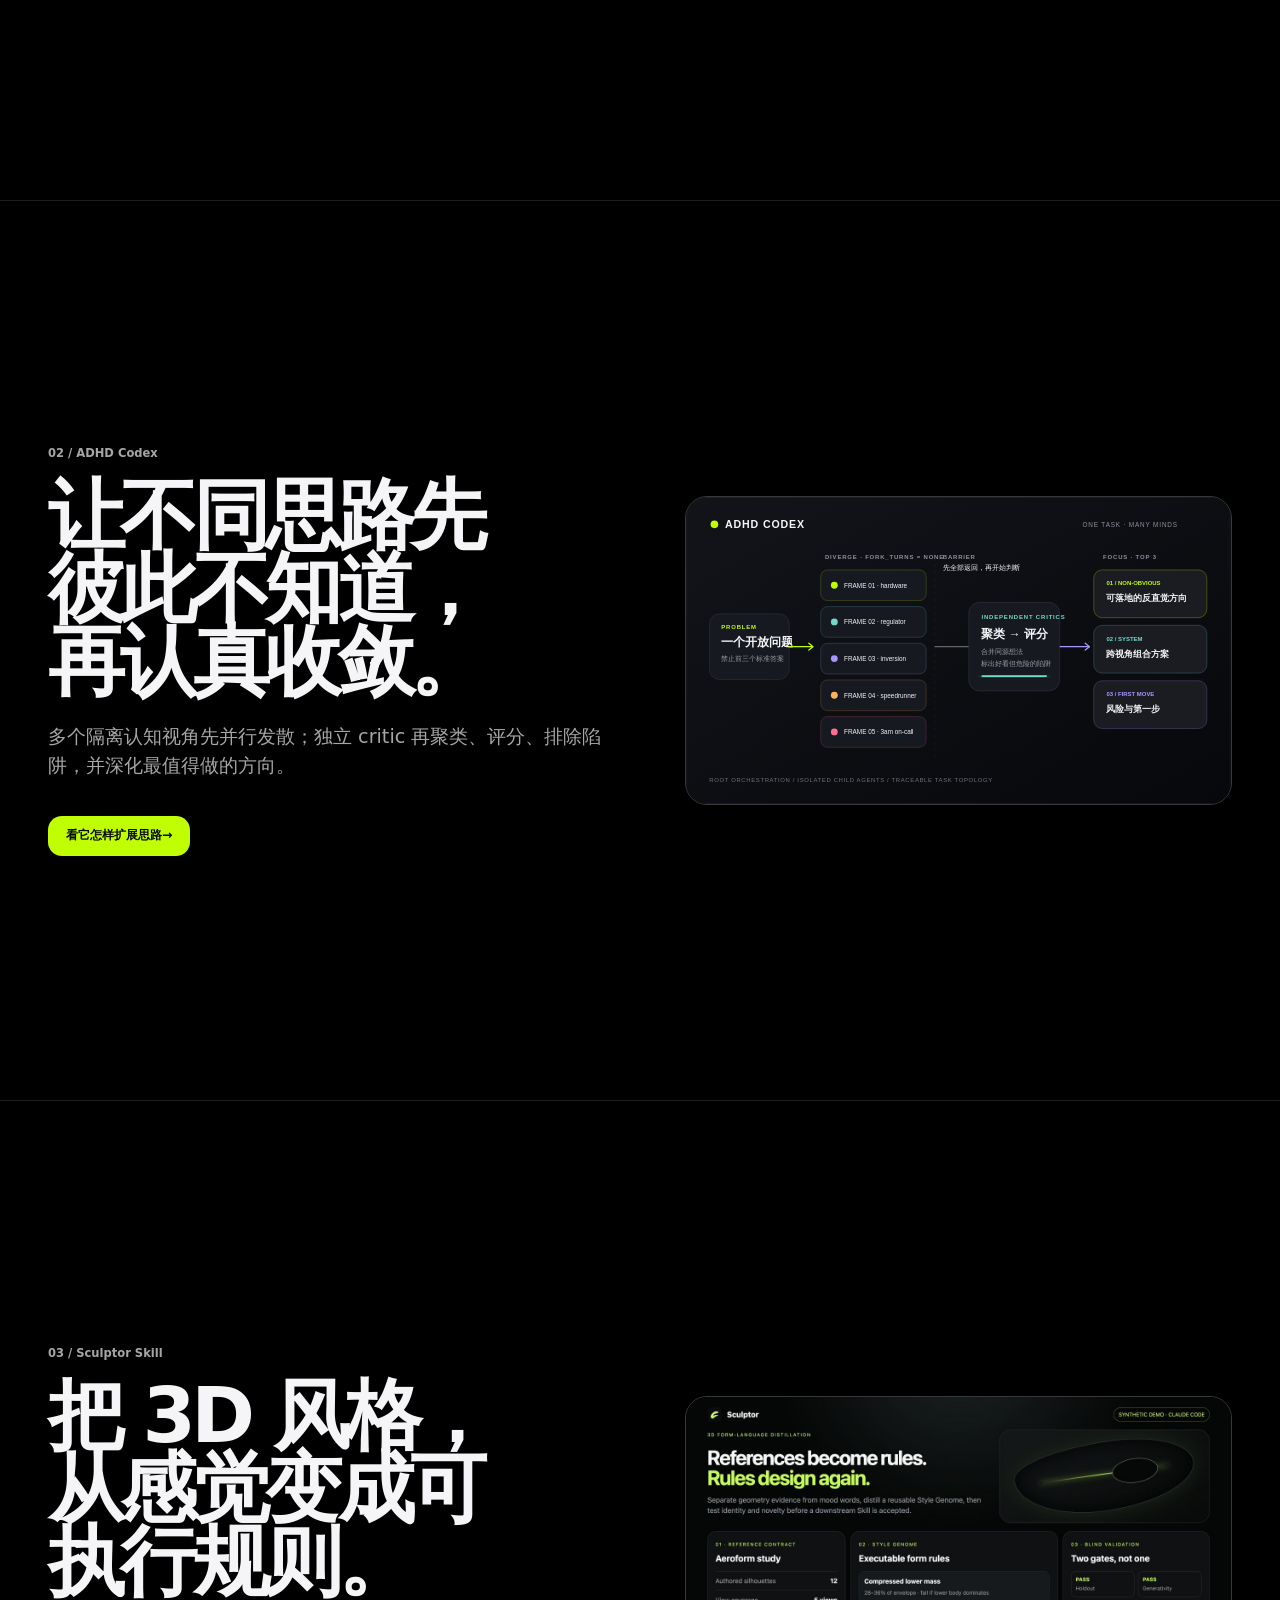
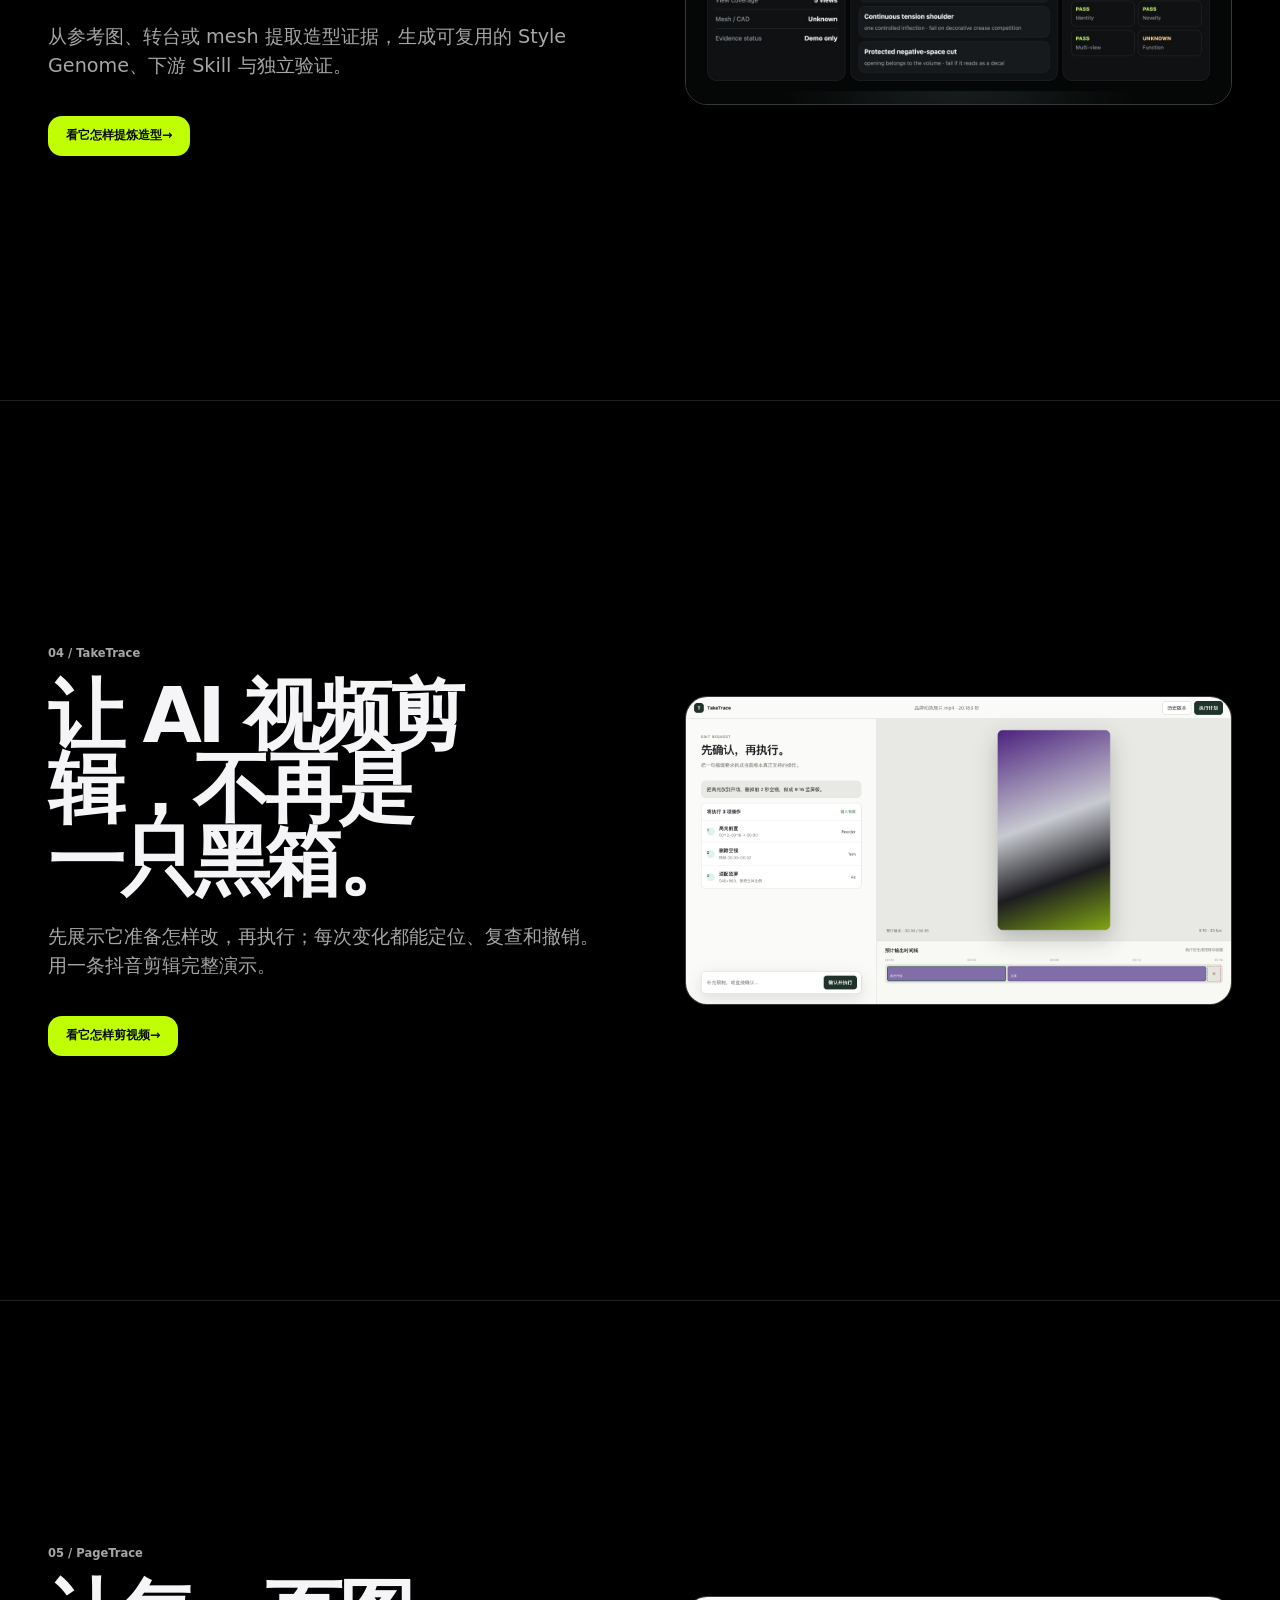
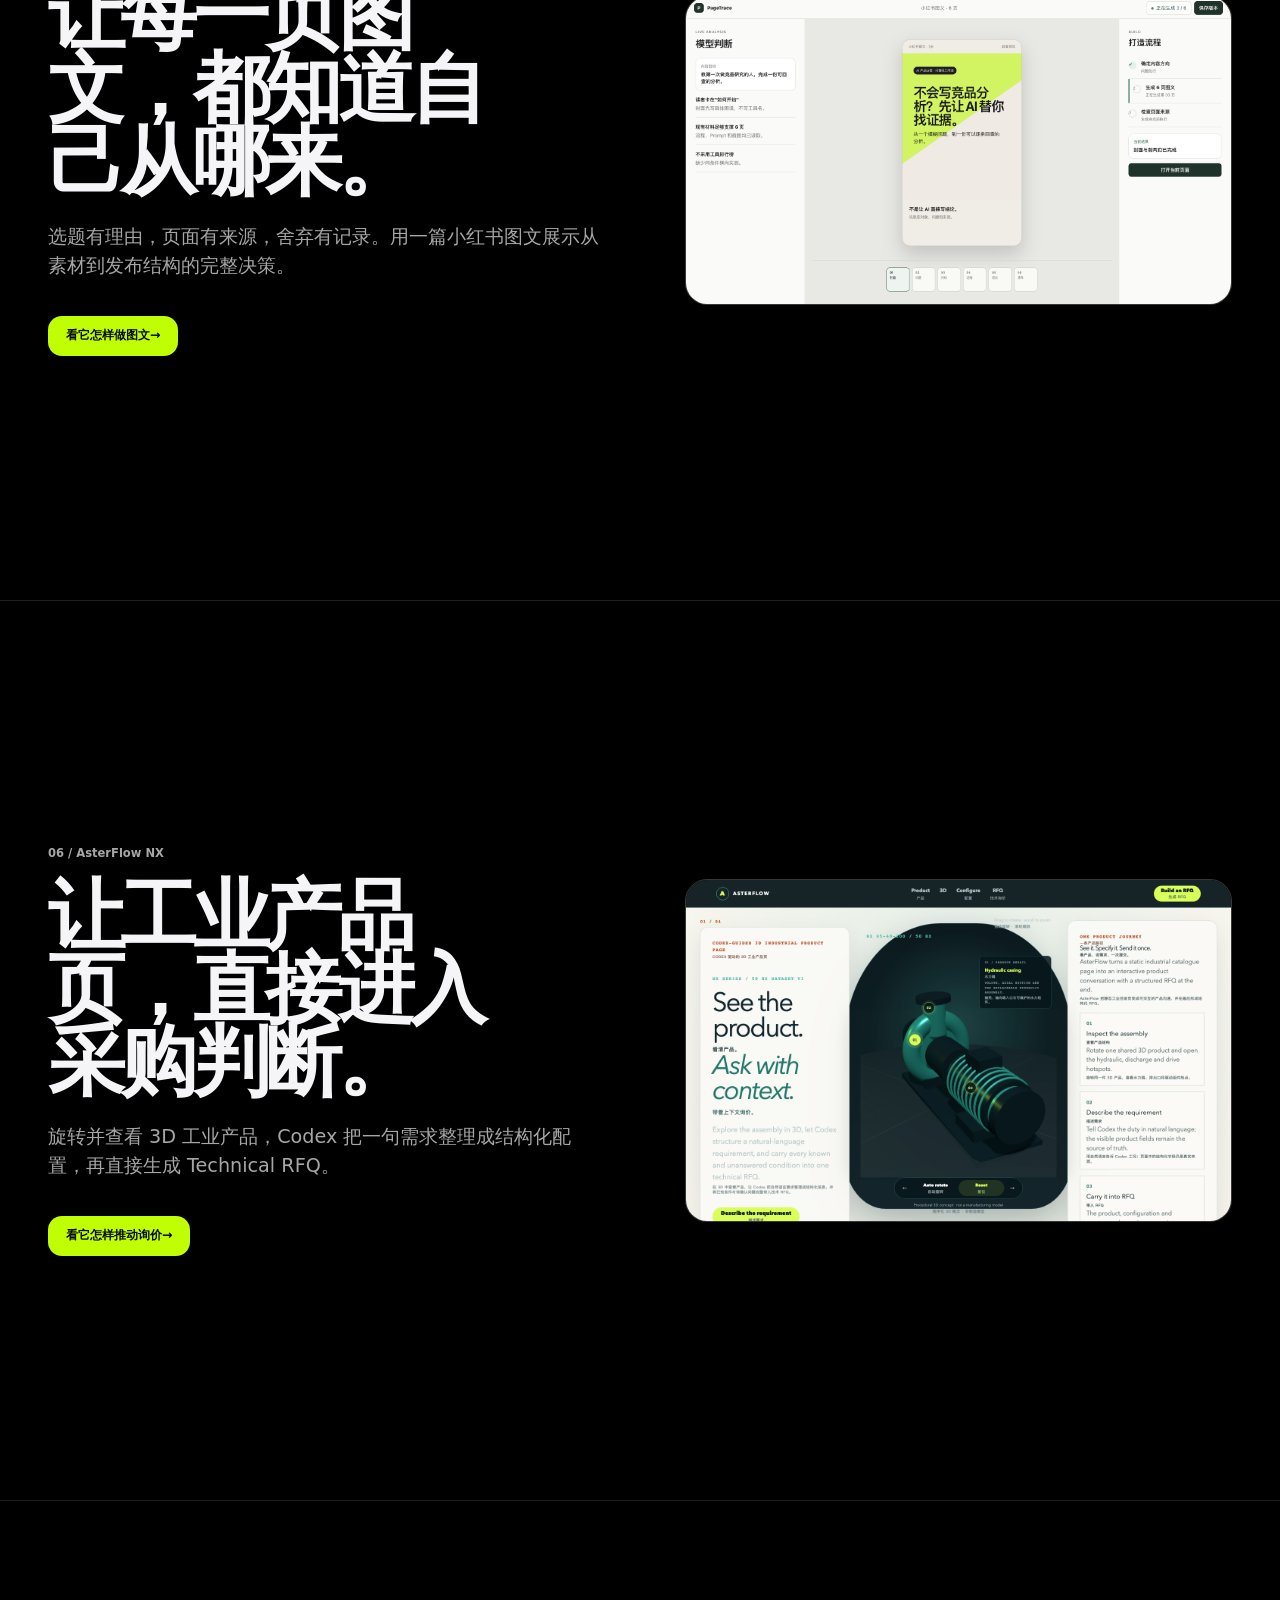
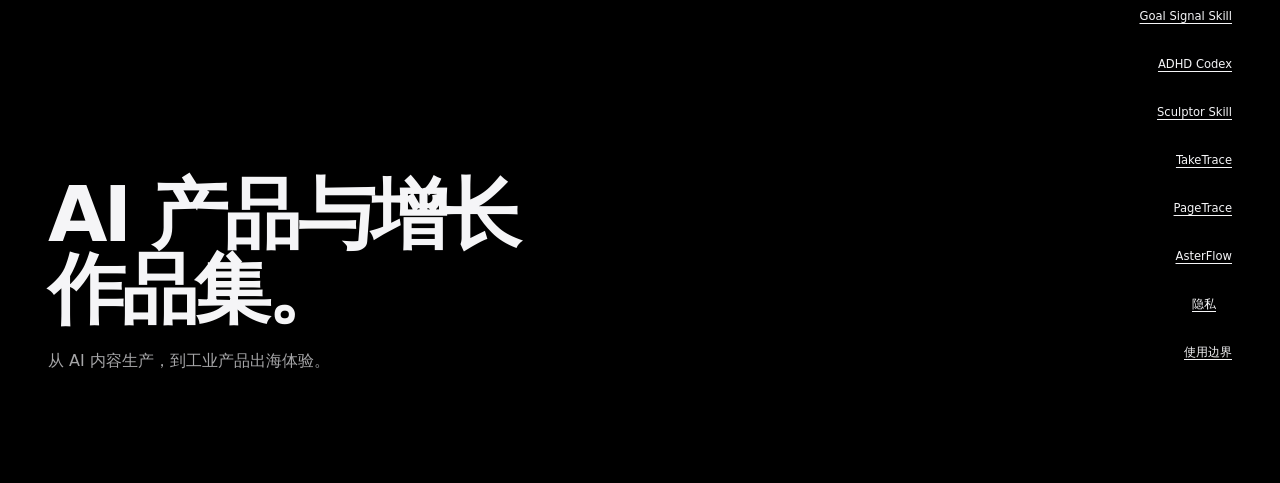
==== commit 12545550: "Switch Sculptor to Claude Code" ====
--- a/index.html
+++ b/index.html
@@ -3,7 +3,7 @@
 <head>
   <meta charset="utf-8">
   <meta name="viewport" content="width=device-width, initial-scale=1">
-  <meta name="description" content="Goal Signal Skill、ADHD Codex、Sculptor Skill、TakeTrace、PageTrace 与 AsterFlow NX：Codex Native AI 产品作品集。">
+  <meta name="description" content="Goal Signal Skill、ADHD Codex、Sculptor Skill、TakeTrace、PageTrace 与 AsterFlow NX：AI Agent 产品作品集。">
   <meta name="theme-color" content="#000000">
   <title>AI 产品与增长作品集</title>
   <link rel="icon" href="assets/favicon.svg" type="image/svg+xml">
--- a/assets/portfolio-home.css
+++ b/assets/portfolio-home.css
@@ -4025,6 +4025,73 @@
   margin: 0;
 }
 
+.difference-section {
+  padding-top: clamp(76px, 10vw, 128px);
+}
+
+.difference-intro {
+  max-width: 66em;
+  margin: 24px 0 32px;
+  color: var(--muted);
+  line-height: 1.7;
+}
+
+.difference-intro a {
+  color: var(--acid);
+}
+
+.difference-matrix {
+  border-top: 1px solid var(--line-strong);
+}
+
+.difference-head,
+.difference-row {
+  display: grid;
+  grid-template-columns: minmax(150px, 0.55fr) repeat(2, minmax(0, 1fr));
+  gap: 22px;
+  padding: 20px 0;
+  border-bottom: 1px solid var(--line-strong);
+}
+
+.difference-head {
+  color: var(--acid);
+  font-family: ui-monospace, "SFMono-Regular", Consolas, monospace;
+  font-size: 0.68rem;
+  letter-spacing: 0.08em;
+  text-transform: uppercase;
+}
+
+.difference-row h3 {
+  margin: 0;
+  font-size: clamp(1rem, 1.4vw, 1.2rem);
+  letter-spacing: -0.02em;
+  line-height: 1.3;
+  text-transform: none;
+}
+
+.difference-row div > span {
+  display: none;
+  color: var(--acid);
+  font-family: ui-monospace, "SFMono-Regular", Consolas, monospace;
+  font-size: 0.65rem;
+}
+
+.difference-row p {
+  margin: 0;
+  color: var(--muted);
+  line-height: 1.65;
+}
+
+.difference-row code,
+.difference-intro code {
+  color: #d9ff59;
+  font: 600 0.86em/1.5 ui-monospace, SFMono-Regular, Menlo, monospace;
+}
+
+.difference-github {
+  margin-top: 28px;
+}
+
 @media (max-width: 760px) {
   .skill-principle-grid {
     grid-template-columns: 1fr;
@@ -4032,6 +4099,21 @@
 
   .skill-principle-card {
     min-height: 0;
+  }
+
+  .difference-head {
+    display: none;
+  }
+
+  .difference-row {
+    grid-template-columns: 1fr;
+    gap: 14px;
+    padding: 24px 0;
+  }
+
+  .difference-row div > span {
+    display: block;
+    margin-bottom: 6px;
   }
 }
 
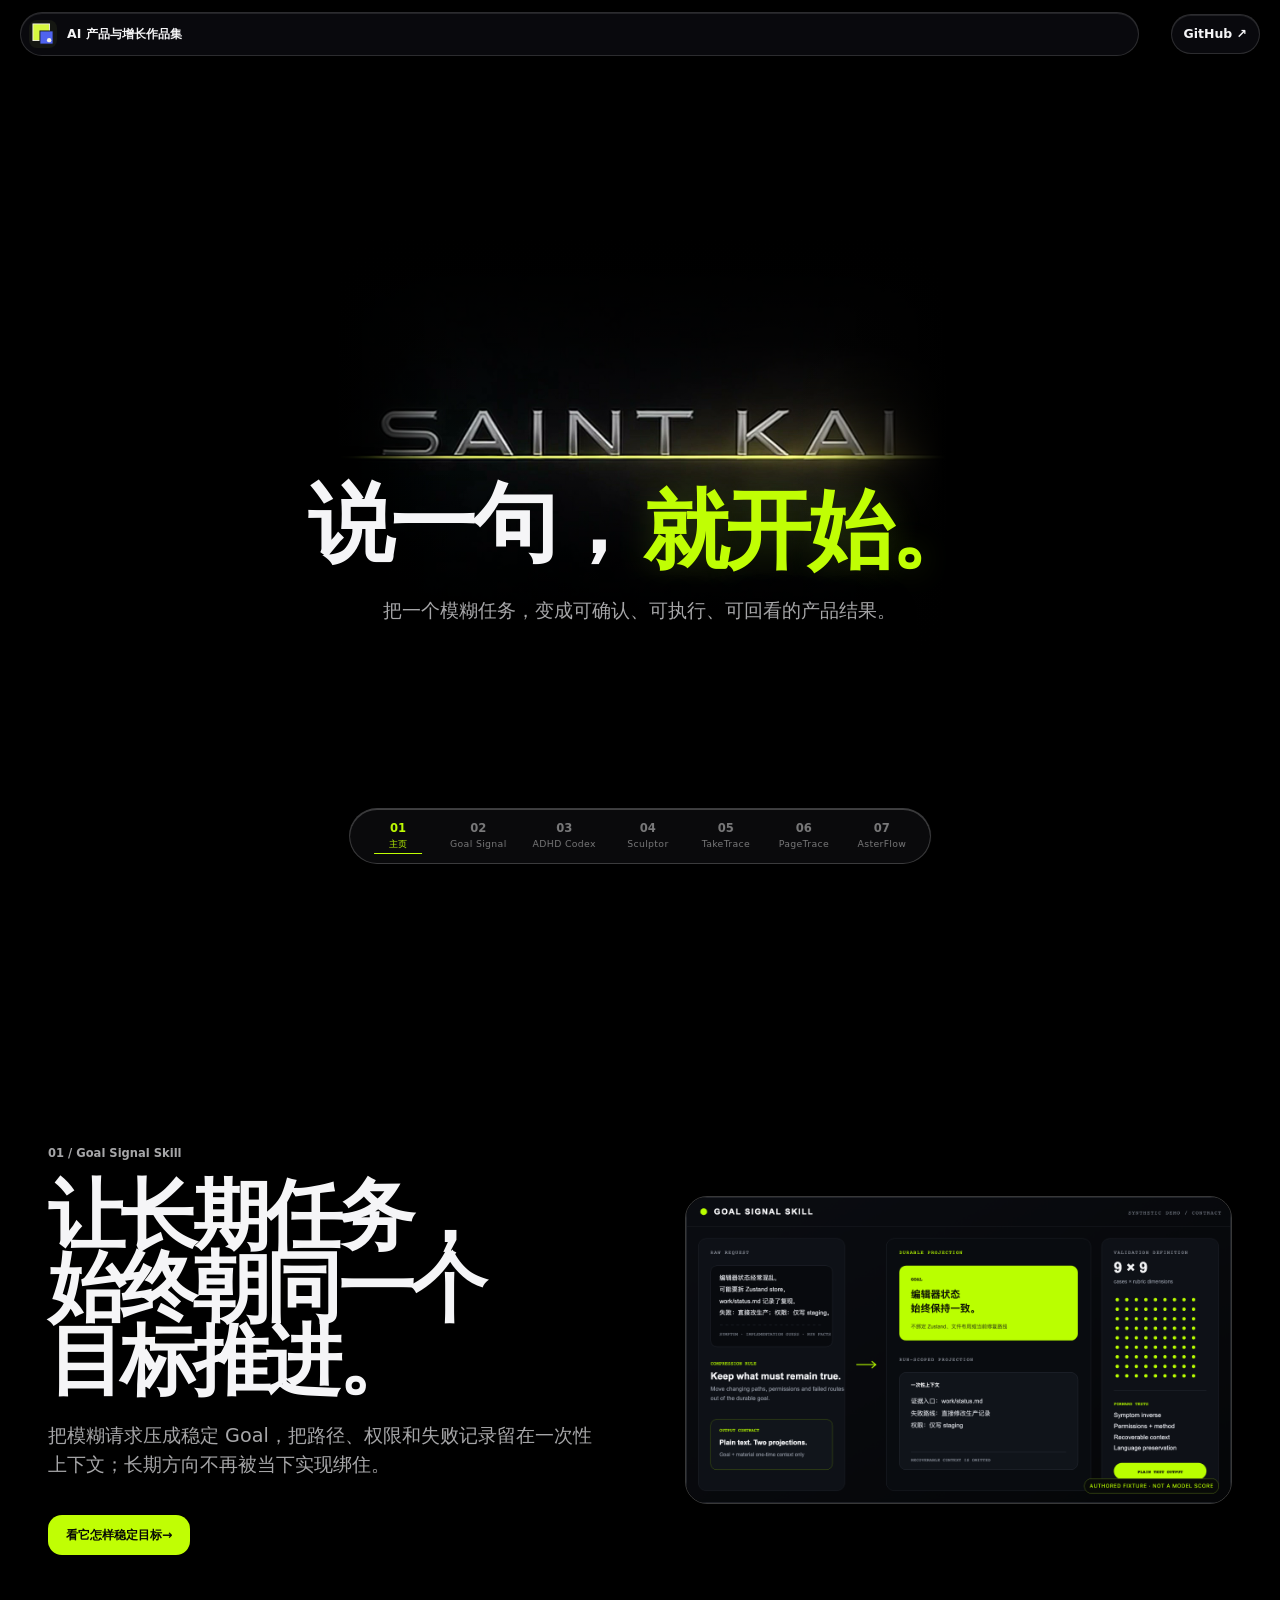
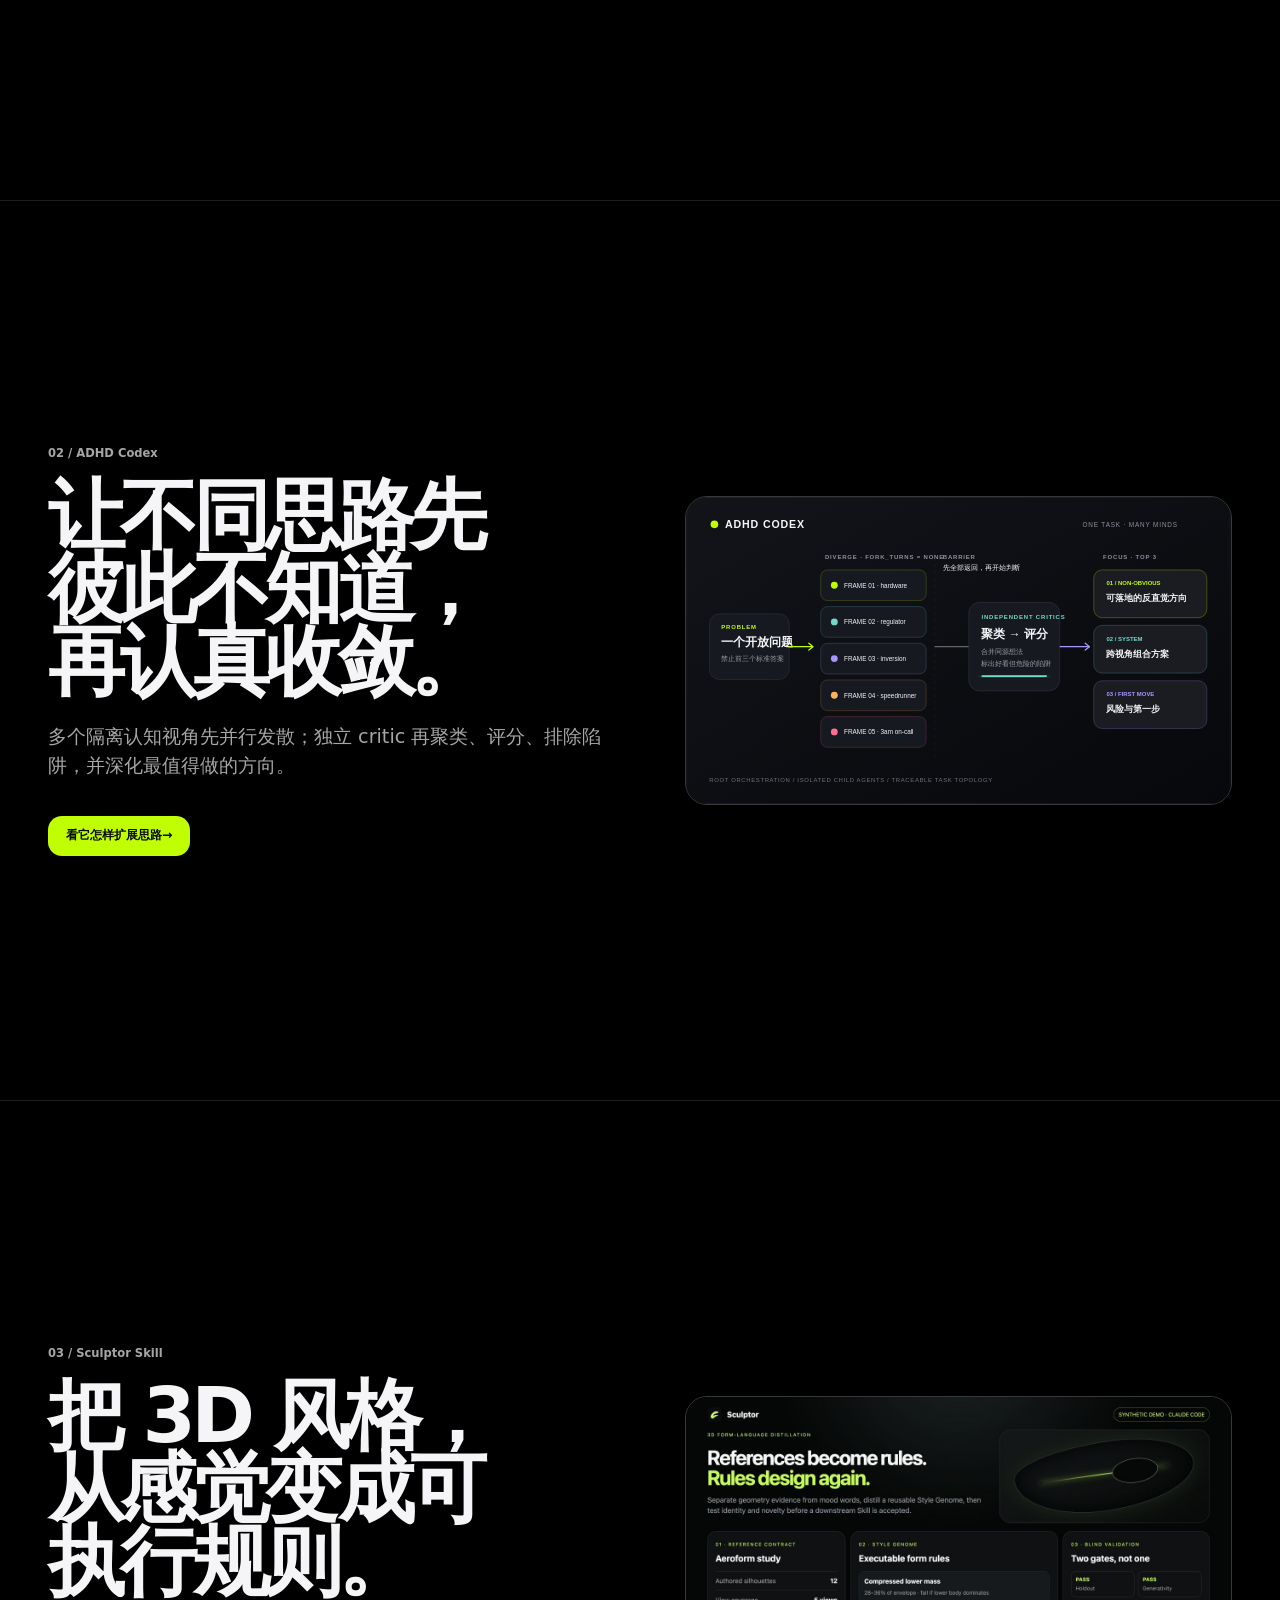
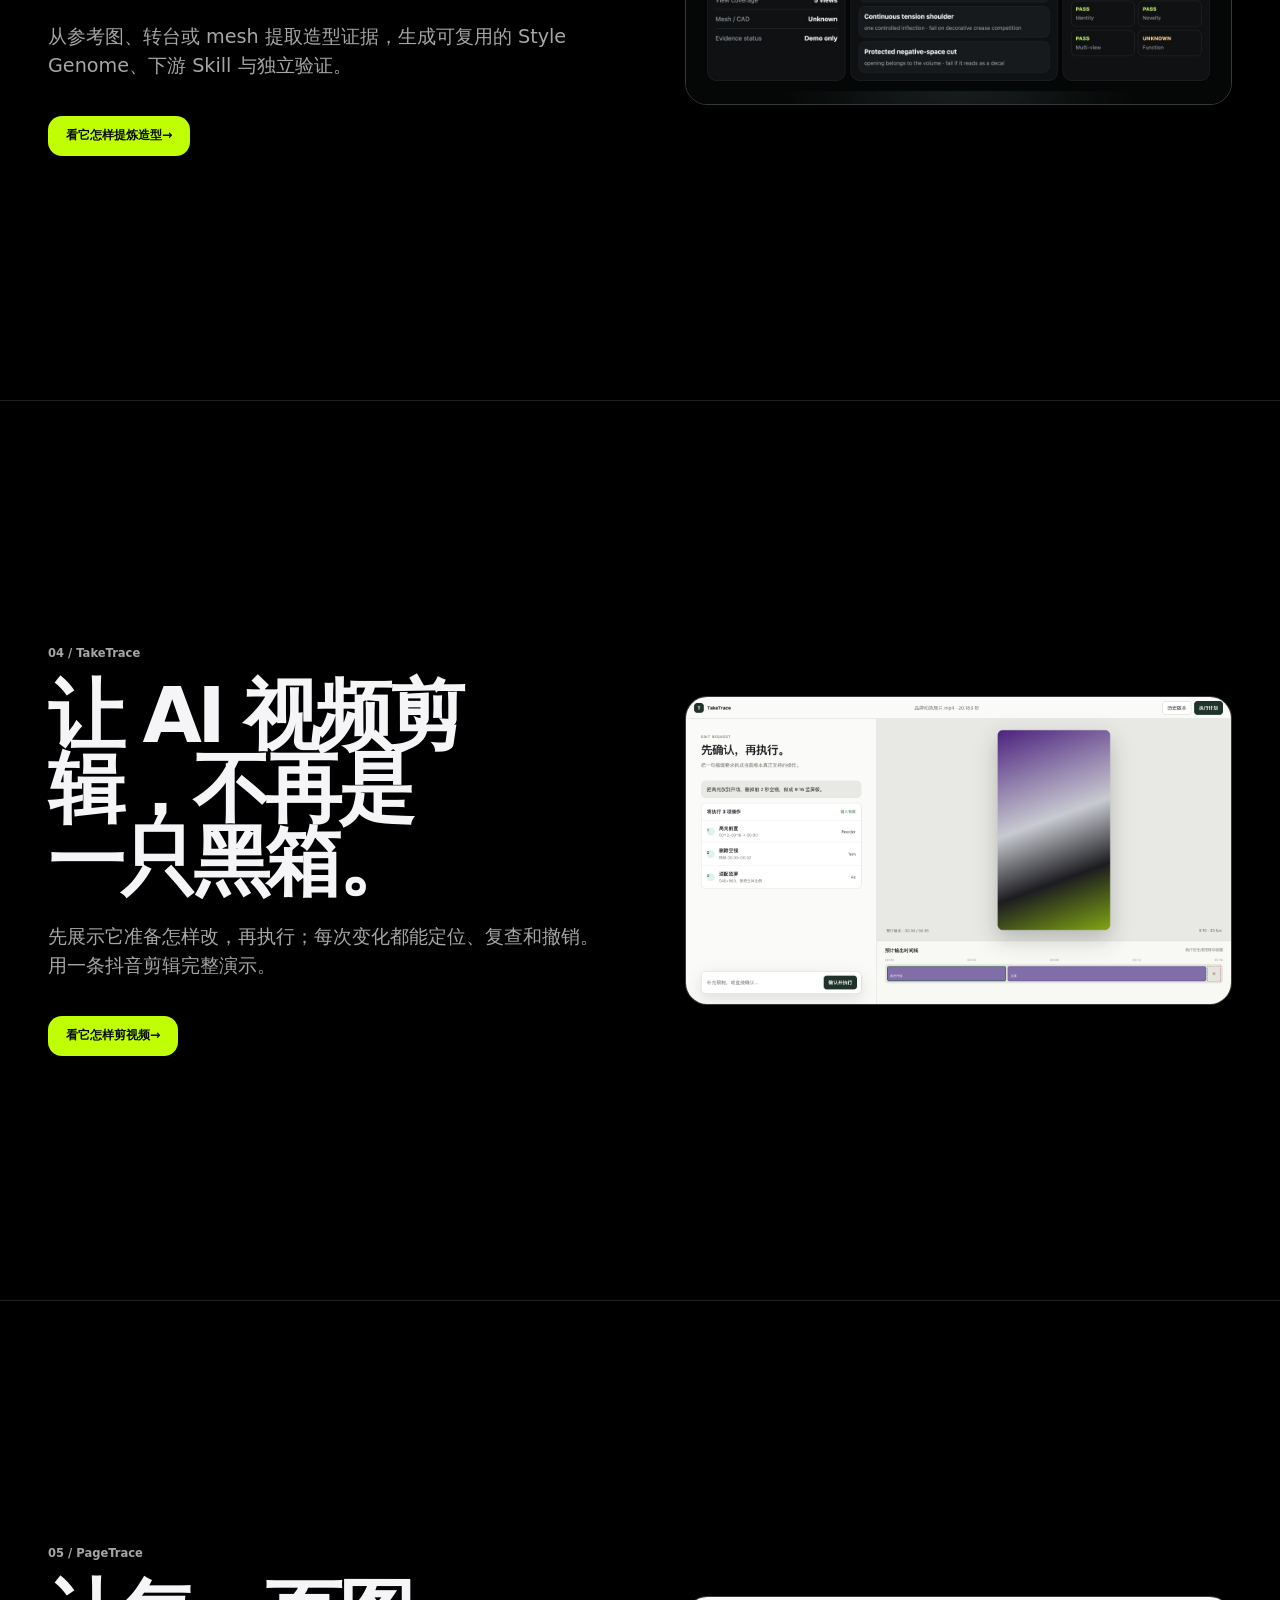
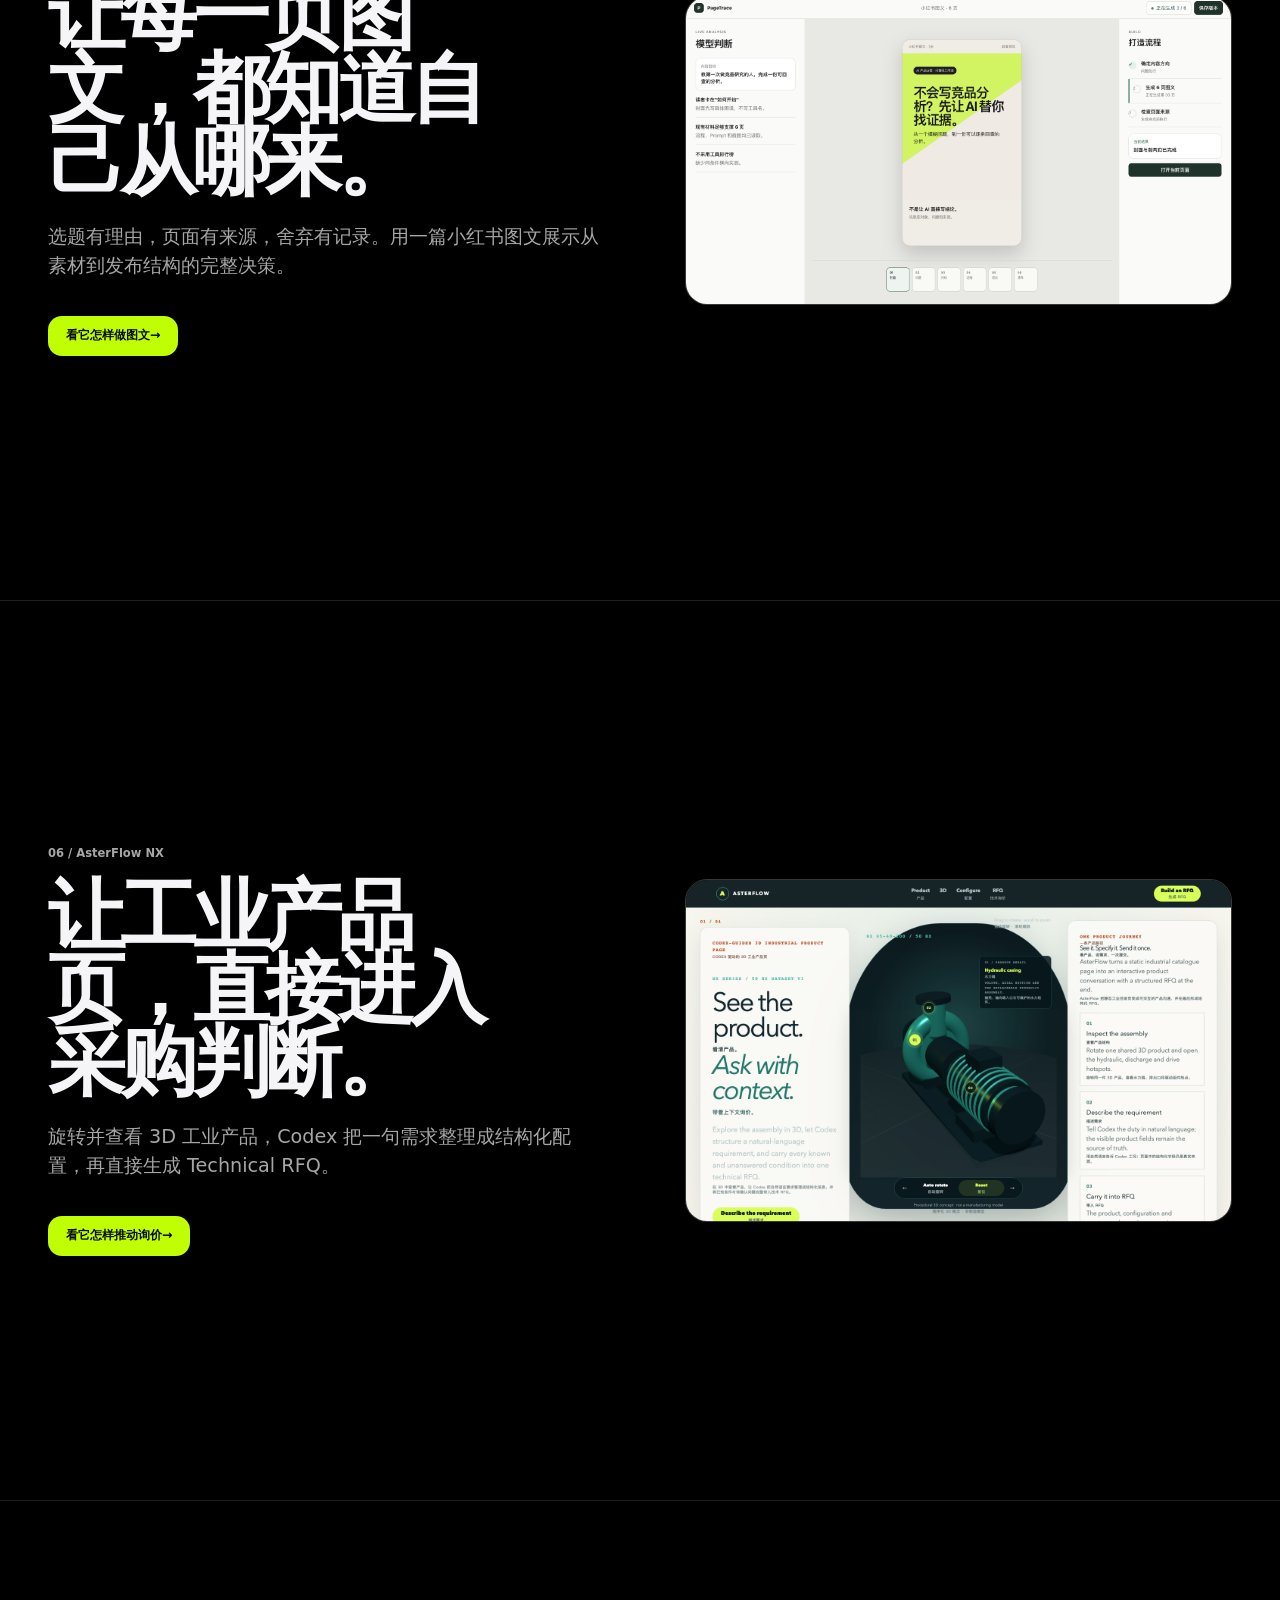
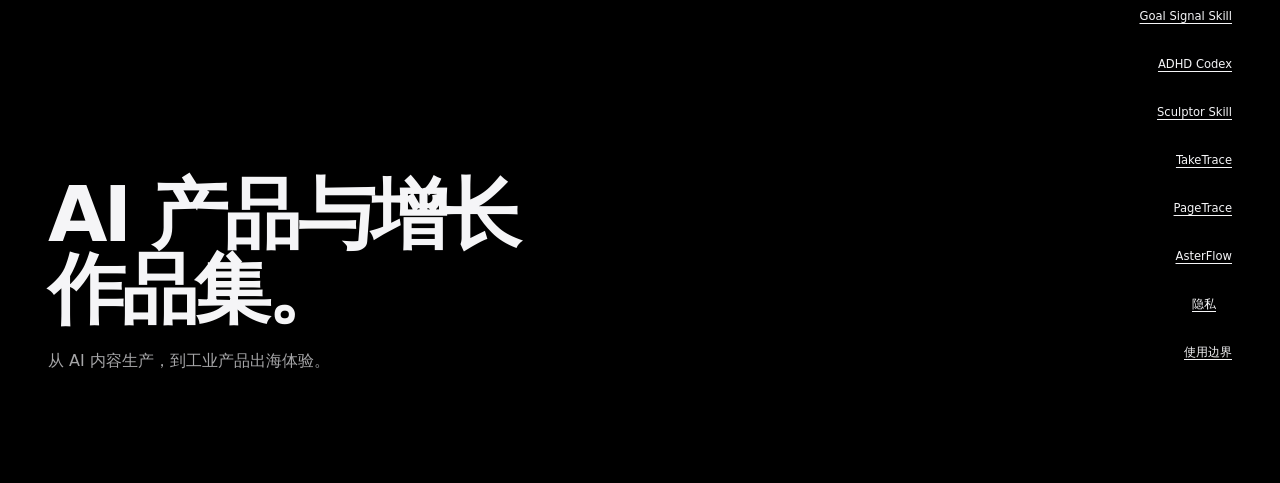
==== commit 13924005: "Show the background poster before video metadata" ====
--- a/index.html
+++ b/index.html
@@ -7,7 +7,7 @@
   <meta name="theme-color" content="#000000">
   <title>AI 产品与增长作品集</title>
   <link rel="icon" href="assets/favicon.svg" type="image/svg+xml">
-  <link rel="stylesheet" href="assets/portfolio-home.css?v=portfolio-adhd-1">
+  <link rel="stylesheet" href="assets/portfolio-home.css?v=video-visible-1">
 </head>
 <body id="top">
   <a class="skip-link" href="#main-content">跳到主要内容</a>
--- a/assets/portfolio-home.css
+++ b/assets/portfolio-home.css
@@ -3237,14 +3237,9 @@
   background: #000;
   object-fit: contain;
   filter: none;
-  opacity: 0;
+  opacity: 1;
   transform: translate(-50%, -50%);
-  transition: opacity 180ms ease-out;
   will-change: contents;
-}
-
-.identity-stage.is-ready #saint-kai-video {
-  opacity: 1;
 }
 
 .identity-video-status {
